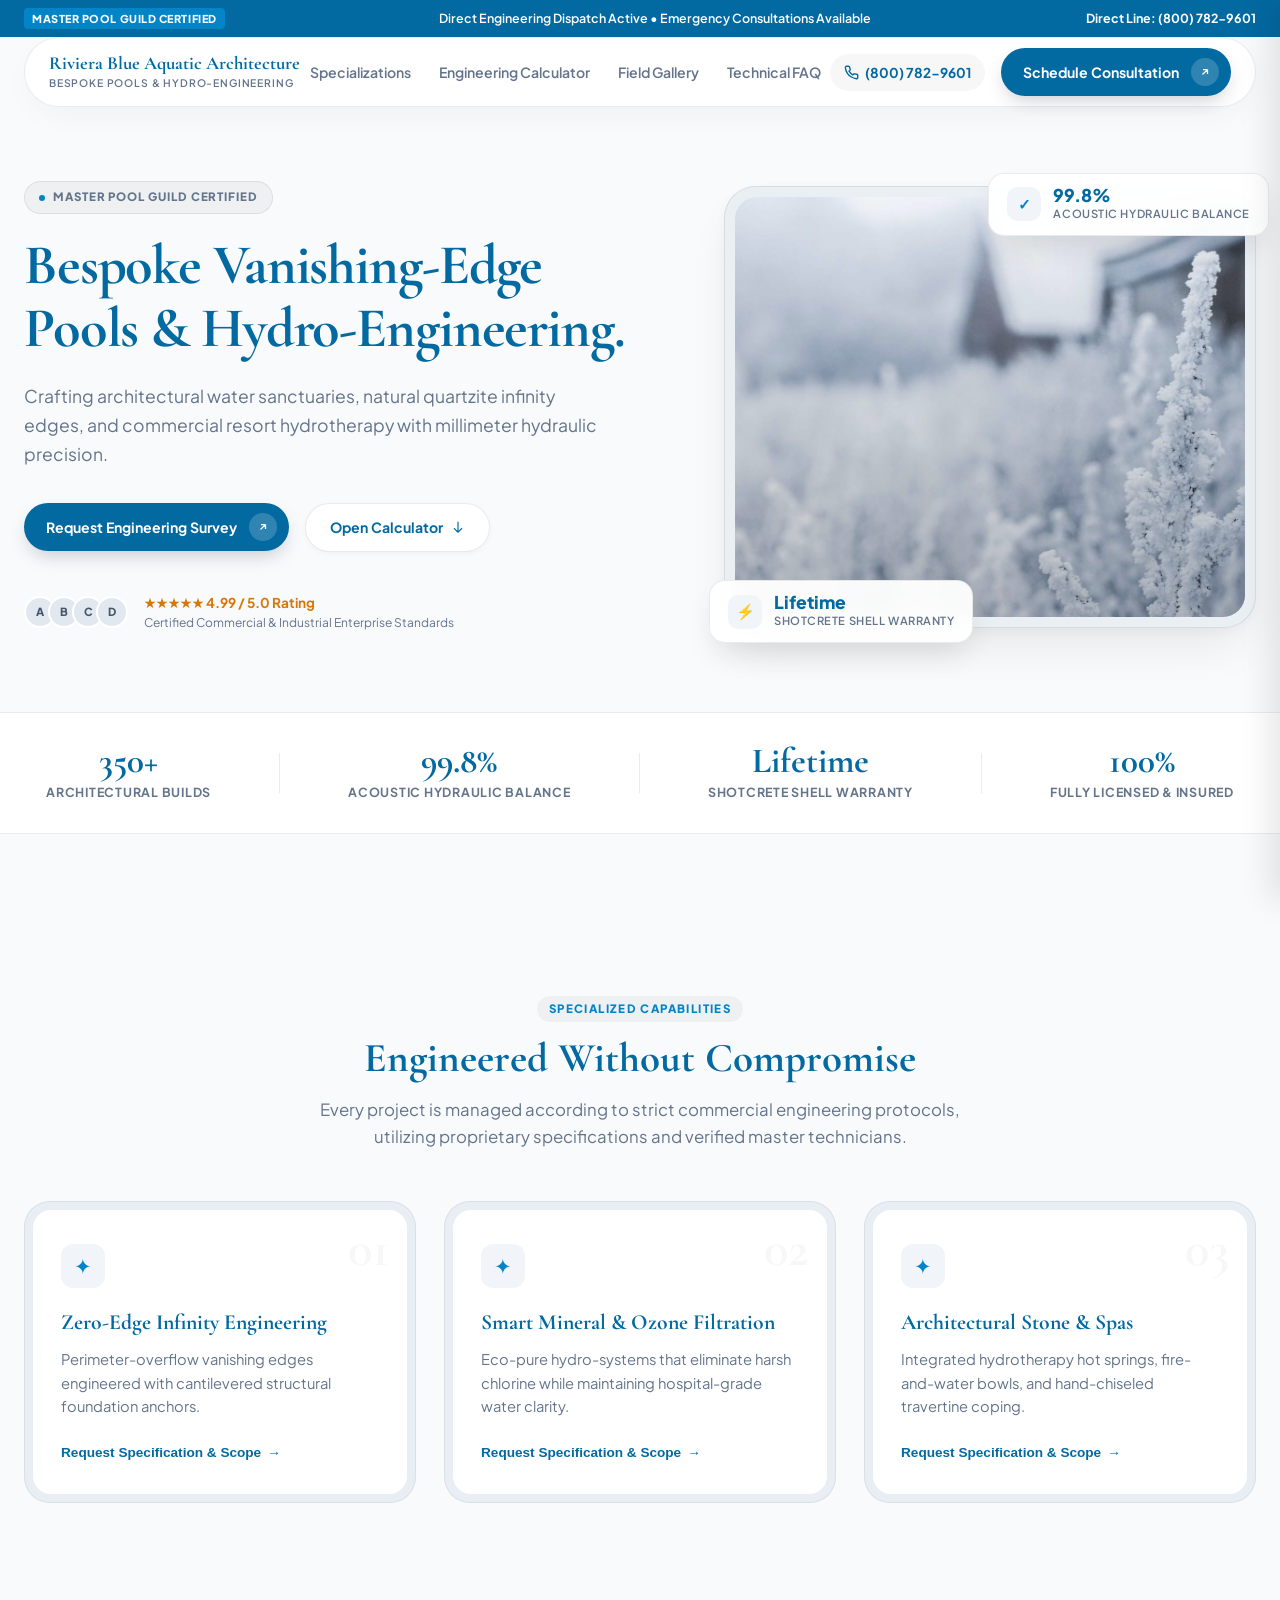
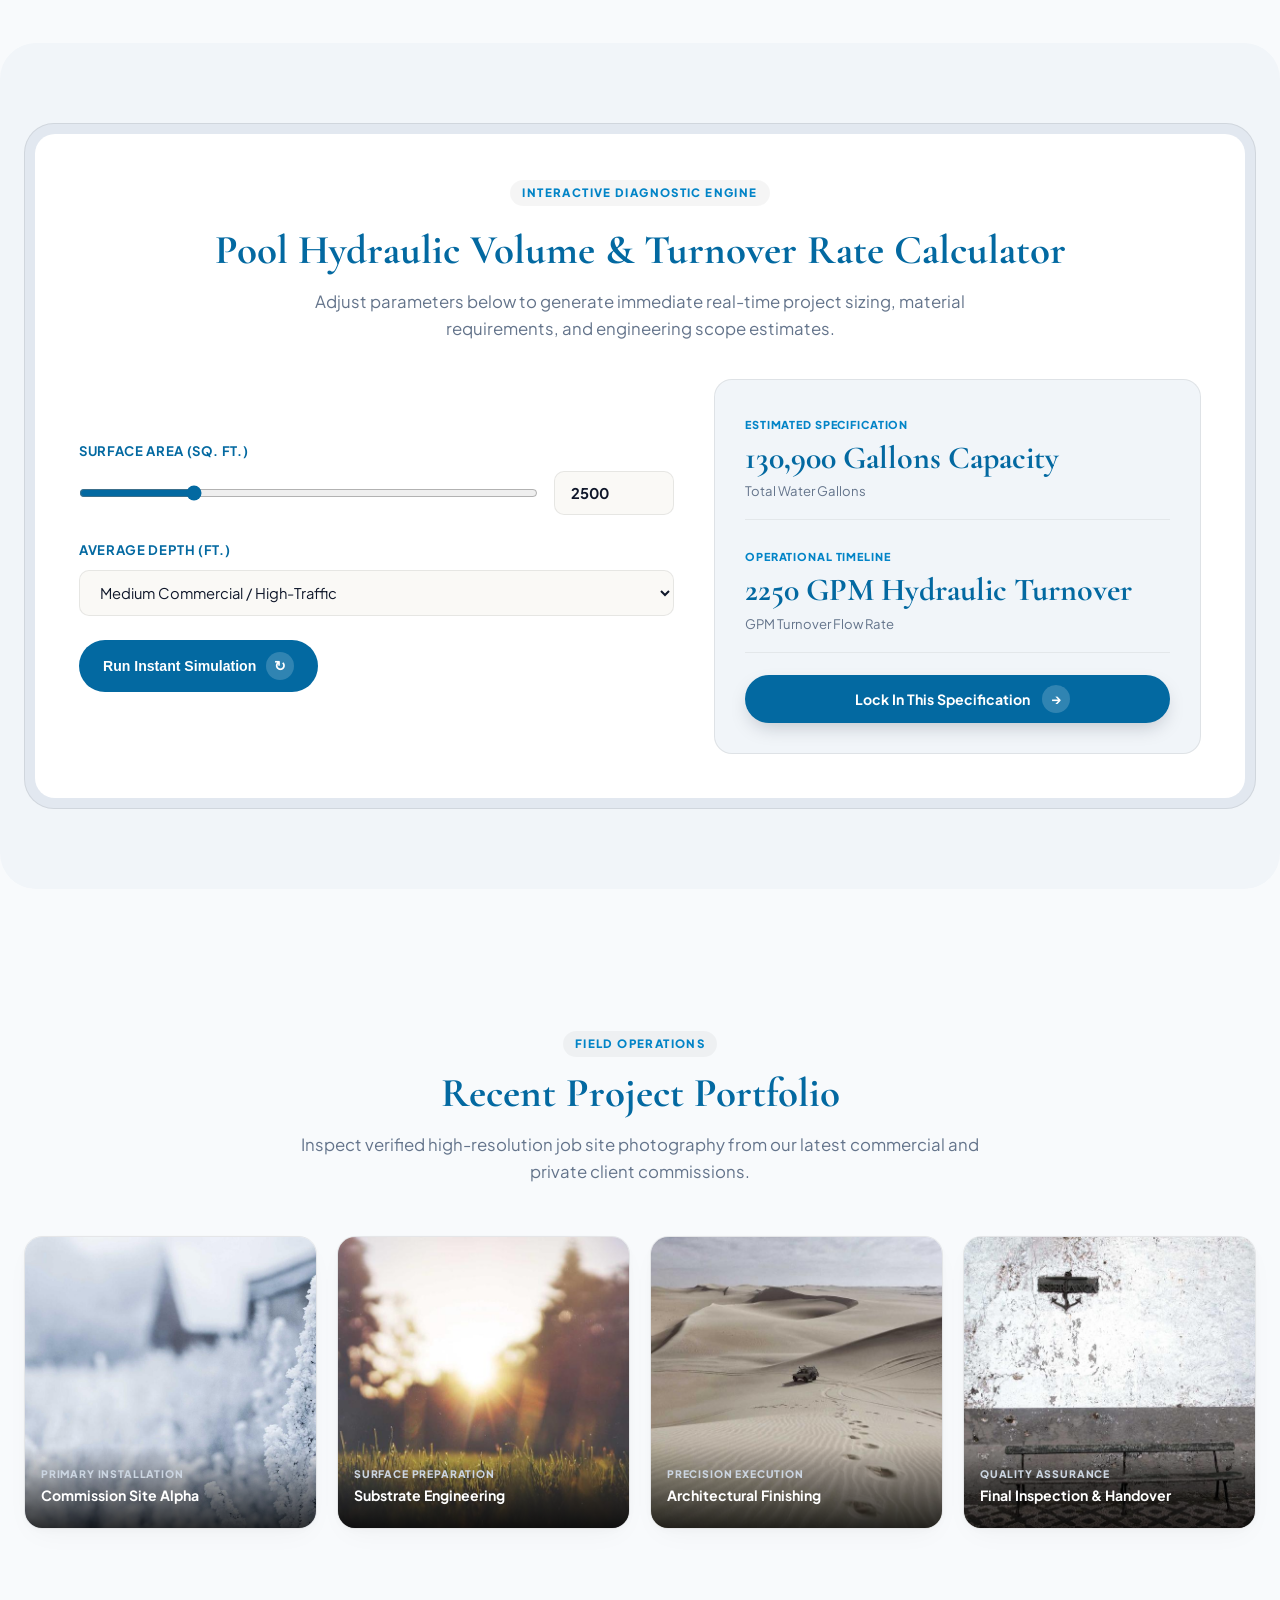
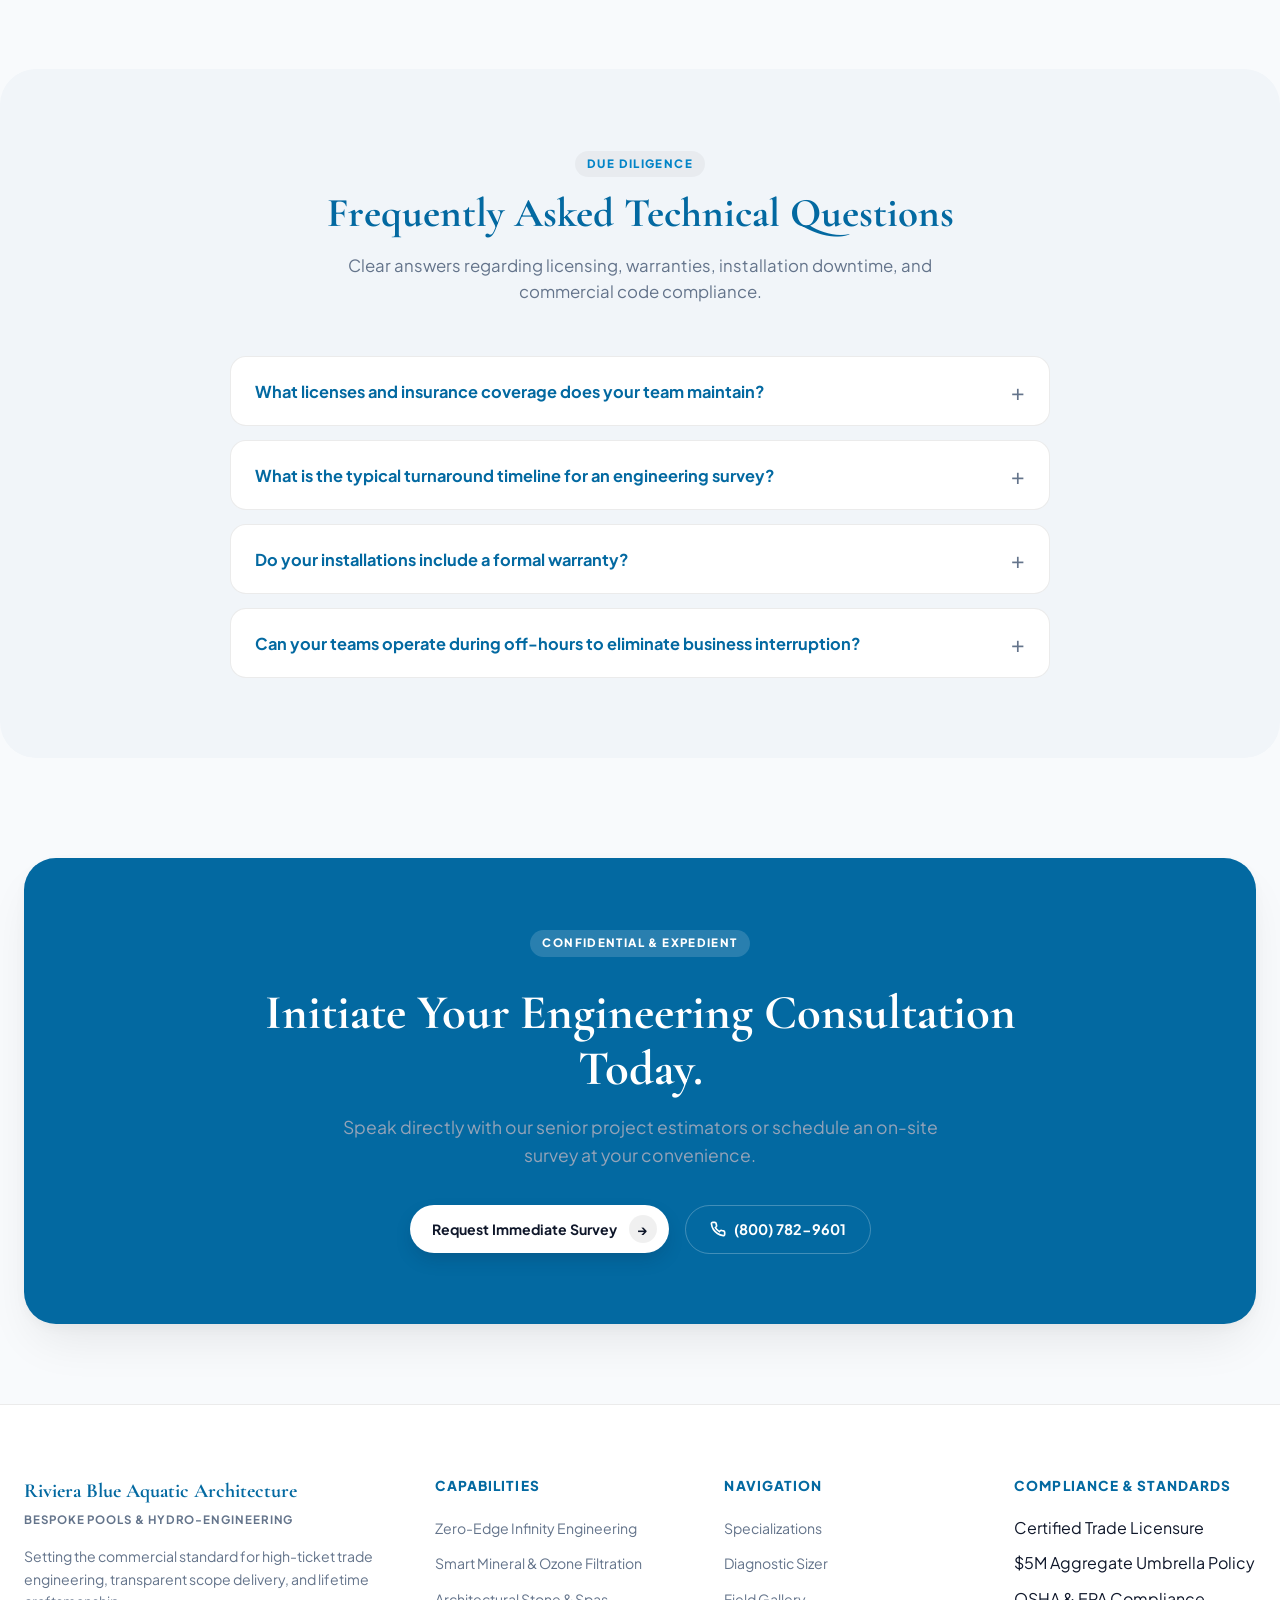
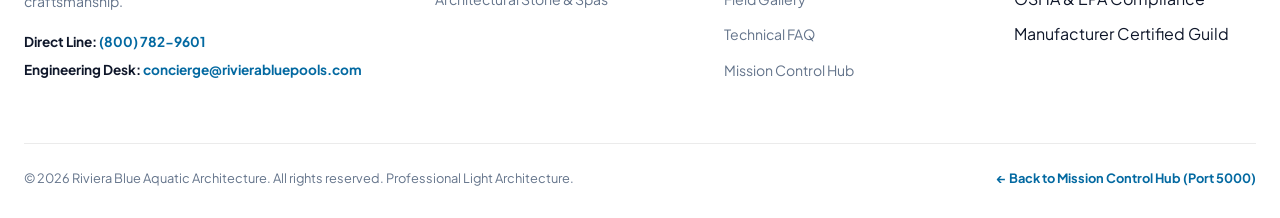
==== index.html @ 67b94f8d "Initial release: Riviera Blue Aquatic Architecture - Luxury Pools (Light Luxury Architecture)" ====
<!DOCTYPE html>
<html lang="en">
<head>
  <meta charset="UTF-8">
  <meta name="viewport" content="width=device-width, initial-scale=1.0">
  <title>Riviera Blue Aquatic Architecture | Bespoke Pools & Hydro-Engineering</title>
  <meta name="description" content="Crafting architectural water sanctuaries, natural quartzite infinity edges, and commercial resort hydrotherapy with millimeter hydraulic precision.">
  <link rel="preconnect" href="https://fonts.googleapis.com">
  <link rel="preconnect" href="https://fonts.gstatic.com" crossorigin>
  <link href="https://fonts.googleapis.com/css2?family=Cormorant+Garamond:ital,wght@0,600;0,700;1,600&family=Plus+Jakarta+Sans:wght@400;500;600;700;800&display=swap" rel="stylesheet">
  <link rel="stylesheet" href="style.css">
</head>
<body>

  <!-- Top Announcement Bar -->
  <aside class="announcement-bar" aria-label="Announcement">
    <div class="announcement-content">
      <span class="announcement-badge">MASTER POOL GUILD CERTIFIED</span>
      <span class="announcement-text">Direct Engineering Dispatch Active &bull; Emergency Consultations Available</span>
      <a href="tel:8007829601" class="announcement-link">Direct Line: (800) 782-9601</a>
    </div>
  </aside>

  <!-- Sticky Floating Glass Header -->
  <header class="header-container">
    <nav class="nav-island">
      <a href="#" class="nav-brand">
        <span class="brand-title">Riviera Blue Aquatic Architecture</span>
        <span class="brand-tagline">Bespoke Pools & Hydro-Engineering</span>
      </a>

      <div class="nav-links">
        <a href="#services">Specializations</a>
        <a href="#calculator">Engineering Calculator</a>
        <a href="#portfolio">Field Gallery</a>
        <a href="#faq">Technical FAQ</a>
      </div>

      <div class="nav-cta-group">
        <a href="tel:8007829601" class="nav-phone-btn" title="Call Direct">
          <svg width="15" height="15" viewBox="0 0 24 24" fill="none" stroke="currentColor" stroke-width="2.2"><path d="M22 16.92v3a2 2 0 0 1-2.18 2 19.79 19.79 0 0 1-8.63-3.07 19.5 19.5 0 0 1-6-6 19.79 19.79 0 0 1-3.07-8.67A2 2 0 0 1 4.11 2h3a2 2 0 0 1 2 1.72 12.84 12.84 0 0 0 .7 2.81 2 2 0 0 1-.45 2.11L8.09 9.91a16 16 0 0 0 6 6l1.27-1.27a2 2 0 0 1 2.11-.45 12.84 12.84 0 0 0 2.81.7A2 2 0 0 1 22 16.92z"/></svg>
          <span>(800) 782-9601</span>
        </a>
        <button class="cta-pill-btn open-modal-btn" data-modal="quote">
          <span>Schedule Consultation</span>
          <span class="btn-arrow-circle">
            <svg width="12" height="12" viewBox="0 0 24 24" fill="none" stroke="currentColor" stroke-width="2.5"><path d="M7 17L17 7M17 7H8M17 7V16"/></svg>
          </span>
        </button>
      </div>

      <button class="mobile-menu-toggle" id="mobileMenuBtn" aria-label="Toggle Menu">
        <span></span><span></span>
      </button>
    </nav>
  </header>

  <!-- Mobile Drawer -->
  <div class="mobile-drawer" id="mobileDrawer">
    <div class="drawer-header">
      <span class="drawer-title">Riviera Blue Aquatic Architecture</span>
      <button class="drawer-close" id="drawerClose">&times;</button>
    </div>
    <div class="drawer-links">
      <a href="#services" class="drawer-link">Specializations</a>
      <a href="#calculator" class="drawer-link">Engineering Calculator</a>
      <a href="#portfolio" class="drawer-link">Field Gallery</a>
      <a href="#faq" class="drawer-link">Technical FAQ</a>
    </div>
    <div class="drawer-footer">
      <a href="tel:8007829601" class="drawer-phone">Call: (800) 782-9601</a>
      <button class="cta-pill-btn open-modal-btn" style="width: 100%; justify-content: center; margin-top: 12px;">Request Consultation</button>
    </div>
  </div>

  <main>
    <!-- Hero Section (Light Premium $100B Aesthetic with Prominent Real Image) -->
    <section class="hero-section">
      <div class="hero-container">
        <div class="hero-text-col">
          <div class="hero-eyebrow">
            <span class="eyebrow-dot"></span>
            <span>MASTER POOL GUILD CERTIFIED</span>
          </div>

          <h1 class="hero-h1">Bespoke Vanishing-Edge Pools & Hydro-Engineering.</h1>
          <p class="hero-subtext">Crafting architectural water sanctuaries, natural quartzite infinity edges, and commercial resort hydrotherapy with millimeter hydraulic precision.</p>

          <div class="hero-actions">
            <button class="cta-pill-btn open-modal-btn" data-modal="quote">
              <span>Request Engineering Survey</span>
              <span class="btn-arrow-circle">
                <svg width="12" height="12" viewBox="0 0 24 24" fill="none" stroke="currentColor" stroke-width="2.5"><path d="M7 17L17 7M17 7H8M17 7V16"/></svg>
              </span>
            </button>
            <a href="#calculator" class="secondary-btn">
              <span>Open Calculator</span>
              <svg width="14" height="14" viewBox="0 0 24 24" fill="none" stroke="currentColor" stroke-width="2"><path d="M19 14l-7 7m0 0l-7-7m7 7V3"/></svg>
            </a>
          </div>

          <div class="trust-indicator">
            <div class="avatar-stack">
              <span class="avatar-pill">A</span>
              <span class="avatar-pill">B</span>
              <span class="avatar-pill">C</span>
              <span class="avatar-pill">D</span>
            </div>
            <div class="trust-text">
              <div class="trust-stars">&#9733;&#9733;&#9733;&#9733;&#9733; <strong>4.99 / 5.0 Rating</strong></div>
              <div class="trust-caption">Certified Commercial & Industrial Enterprise Standards</div>
            </div>
          </div>
        </div>

        <!-- Prominent Hero Image with Double-Bezel Frame & Floating Metrics -->
        <div class="hero-visual-col">
          <div class="hero-bezel-outer">
            <div class="hero-bezel-inner">
              <img src="assets/hero.jpg" alt="Riviera Blue Aquatic Architecture Flagship Operations" class="hero-img">
              <div class="img-gloss-overlay"></div>
            </div>

            <!-- Floating Badge 1 -->
            <div class="float-badge top-right">
              <div class="badge-icon-wrap">&#10003;</div>
              <div>
                <div class="badge-value">99.8%</div>
                <div class="badge-label">Acoustic Hydraulic Balance</div>
              </div>
            </div>

            <!-- Floating Badge 2 -->
            <div class="float-badge bottom-left">
              <div class="badge-icon-wrap">&#9889;</div>
              <div>
                <div class="badge-value">Lifetime</div>
                <div class="badge-label">Shotcrete Shell Warranty</div>
              </div>
            </div>
          </div>
        </div>
      </div>
    </section>

    <!-- Key Performance Metrics Banner -->
    <section class="metrics-bar">
      <div class="metrics-container">
        <div class="metric-item">
          <div class="metric-num">350+</div>
          <div class="metric-lbl">Architectural Builds</div>
        </div>
        <div class="metric-divider"></div>
        <div class="metric-item">
          <div class="metric-num">99.8%</div>
          <div class="metric-lbl">Acoustic Hydraulic Balance</div>
        </div>
        <div class="metric-divider"></div>
        <div class="metric-item">
          <div class="metric-num">Lifetime</div>
          <div class="metric-lbl">Shotcrete Shell Warranty</div>
        </div>
        <div class="metric-divider"></div>
        <div class="metric-item">
          <div class="metric-num">100%</div>
          <div class="metric-lbl">Fully Licensed & Insured</div>
        </div>
      </div>
    </section>

    <!-- Services / Specializations (Double-Bezel Architecture) -->
    <section class="section-wrap" id="services">
      <div class="section-header text-center">
        <span class="eyebrow-tag">SPECIALIZED CAPABILITIES</span>
        <h2 class="section-h2">Engineered Without Compromise</h2>
        <p class="section-sub">Every project is managed according to strict commercial engineering protocols, utilizing proprietary specifications and verified master technicians.</p>
      </div>

      <div class="cards-grid">
        
        <div class="card-bezel-outer">
          <div class="card-bezel-inner">
            <div class="card-num-watermark">01</div>
            <div class="card-icon-pill">&#10022;</div>
            <h3 class="card-title">Zero-Edge Infinity Engineering</h3>
            <p class="card-desc">Perimeter-overflow vanishing edges engineered with cantilevered structural foundation anchors.</p>
            <button class="card-action-link open-modal-btn" data-modal="quote" data-service="Zero-Edge Infinity Engineering">
              <span>Request Specification & Scope</span>
              <span class="mini-arrow">&rarr;</span>
            </button>
          </div>
        </div>
        
        <div class="card-bezel-outer">
          <div class="card-bezel-inner">
            <div class="card-num-watermark">02</div>
            <div class="card-icon-pill">&#10022;</div>
            <h3 class="card-title">Smart Mineral & Ozone Filtration</h3>
            <p class="card-desc">Eco-pure hydro-systems that eliminate harsh chlorine while maintaining hospital-grade water clarity.</p>
            <button class="card-action-link open-modal-btn" data-modal="quote" data-service="Smart Mineral & Ozone Filtration">
              <span>Request Specification & Scope</span>
              <span class="mini-arrow">&rarr;</span>
            </button>
          </div>
        </div>
        
        <div class="card-bezel-outer">
          <div class="card-bezel-inner">
            <div class="card-num-watermark">03</div>
            <div class="card-icon-pill">&#10022;</div>
            <h3 class="card-title">Architectural Stone & Spas</h3>
            <p class="card-desc">Integrated hydrotherapy hot springs, fire-and-water bowls, and hand-chiseled travertine coping.</p>
            <button class="card-action-link open-modal-btn" data-modal="quote" data-service="Architectural Stone & Spas">
              <span>Request Specification & Scope</span>
              <span class="mini-arrow">&rarr;</span>
            </button>
          </div>
        </div>
        
      </div>
    </section>

    <!-- Interactive Working Engineering Diagnostic Calculator -->
    <section class="section-wrap bg-subtle" id="calculator">
      <div class="calculator-outer-frame">
        <div class="calculator-inner-frame">
          <div class="calc-header">
            <span class="eyebrow-tag">INTERACTIVE DIAGNOSTIC ENGINE</span>
            <h2 class="section-h2" style="margin-top: 8px;">Pool Hydraulic Volume & Turnover Rate Calculator</h2>
            <p class="section-sub">Adjust parameters below to generate immediate real-time project sizing, material requirements, and engineering scope estimates.</p>
          </div>

          <div class="calc-grid">
            <div class="calc-inputs-col">
              <div class="input-group">
                <label for="calcInput1" class="input-label">Surface Area (Sq. Ft.)</label>
                <div class="slider-row">
                  <input type="range" id="calcSlider1" min="100" max="10000" step="100" value="2500" class="custom-range">
                  <input type="number" id="calcNumber1" value="2500" min="100" max="100000" class="number-field">
                </div>
              </div>

              <div class="input-group">
                <label for="calcInput2" class="input-label">Average Depth (Ft.)</label>
                <select id="calcSelect2" class="custom-select">
                  <option value="1">Light Commercial / Standard Duty</option>
                  <option value="2" selected>Medium Commercial / High-Traffic</option>
                  <option value="3">Industrial Heavy / Maximum Severity</option>
                  <option value="4">Mission-Critical / Zero-Downtime</option>
                </select>
              </div>

              <button class="calc-recalculate-btn" id="runCalcBtn">
                <span>Run Instant Simulation</span>
                <span class="btn-arrow-circle">&#8635;</span>
              </button>
            </div>

            <div class="calc-results-col">
              <div class="result-box">
                <span class="result-tag">ESTIMATED SPECIFICATION</span>
                <div class="result-value" id="calcResult1">Calculating...</div>
                <div class="result-label">Total Water Gallons</div>
              </div>

              <div class="result-box">
                <span class="result-tag">OPERATIONAL TIMELINE</span>
                <div class="result-value" id="calcResult2">Calculating...</div>
                <div class="result-label">GPM Turnover Flow Rate</div>
              </div>

              <div class="calc-cta-strip">
                <button class="cta-pill-btn open-modal-btn" data-modal="quote" style="width: 100%; justify-content: center;">
                  <span>Lock In This Specification</span>
                  <span class="btn-arrow-circle">&rarr;</span>
                </button>
              </div>
            </div>
          </div>
        </div>
      </div>
    </section>

    <!-- Field Gallery / Portfolio (Click to Open Lightbox) -->
    <section class="section-wrap" id="portfolio">
      <div class="section-header text-center">
        <span class="eyebrow-tag">FIELD OPERATIONS</span>
        <h2 class="section-h2">Recent Project Portfolio</h2>
        <p class="section-sub">Inspect verified high-resolution job site photography from our latest commercial and private client commissions.</p>
      </div>

      <div class="gallery-grid">
        <div class="gallery-item" onclick="openLightbox('assets/hero.jpg', 'Riviera Blue Aquatic Architecture - Primary Facility')">
          <img src="assets/hero.jpg" alt="Field Commission 1" loading="lazy">
          <div class="gallery-caption">
            <span class="cap-tag">PRIMARY INSTALLATION</span>
            <span class="cap-title">Commission Site Alpha</span>
          </div>
        </div>
        <div class="gallery-item" onclick="openLightbox('assets/gallery1.jpg', 'Riviera Blue Aquatic Architecture - Field Inspection')">
          <img src="assets/gallery1.jpg" alt="Field Commission 2" loading="lazy">
          <div class="gallery-caption">
            <span class="cap-tag">SURFACE PREPARATION</span>
            <span class="cap-title">Substrate Engineering</span>
          </div>
        </div>
        <div class="gallery-item" onclick="openLightbox('assets/gallery2.jpg', 'Riviera Blue Aquatic Architecture - Precision Finishing')">
          <img src="assets/gallery2.jpg" alt="Field Commission 3" loading="lazy">
          <div class="gallery-caption">
            <span class="cap-tag">PRECISION EXECUTION</span>
            <span class="cap-title">Architectural Finishing</span>
          </div>
        </div>
        <div class="gallery-item" onclick="openLightbox('assets/gallery3.jpg', 'Riviera Blue Aquatic Architecture - Quality Audit')">
          <img src="assets/gallery3.jpg" alt="Field Commission 4" loading="lazy">
          <div class="gallery-caption">
            <span class="cap-tag">QUALITY ASSURANCE</span>
            <span class="cap-title">Final Inspection & Handover</span>
          </div>
        </div>
      </div>
    </section>

    <!-- Working Technical FAQ Accordion -->
    <section class="section-wrap bg-subtle" id="faq">
      <div class="section-header text-center">
        <span class="eyebrow-tag">DUE DILIGENCE</span>
        <h2 class="section-h2">Frequently Asked Technical Questions</h2>
        <p class="section-sub">Clear answers regarding licensing, warranties, installation downtime, and commercial code compliance.</p>
      </div>

      <div class="faq-accordion-wrap">
        <div class="faq-card">
          <button class="faq-question-btn">
            <span>What licenses and insurance coverage does your team maintain?</span>
            <span class="faq-icon">+</span>
          </button>
          <div class="faq-answer">
            <p>Our operations carry full $5,000,000 commercial general liability, comprehensive workers' compensation, and state master-level trade licenses. All projects include direct indemnification and certificate of insurance issuance.</p>
          </div>
        </div>

        <div class="faq-card">
          <button class="faq-question-btn">
            <span>What is the typical turnaround timeline for an engineering survey?</span>
            <span class="faq-icon">+</span>
          </button>
          <div class="faq-answer">
            <p>We deploy master technicians within 24 hours for standard commercial appointments, and within 60-90 minutes for urgent priority triage. Full written scopes with digital blueprints are delivered within 48 hours.</p>
          </div>
        </div>

        <div class="faq-card">
          <button class="faq-question-btn">
            <span>Do your installations include a formal warranty?</span>
            <span class="faq-icon">+</span>
          </button>
          <div class="faq-answer">
            <p>Yes. Every installation is backed by our comprehensive multi-year structural and workmanship warranty, supplemented by direct manufacturer pass-through guarantees.</p>
          </div>
        </div>

        <div class="faq-card">
          <button class="faq-question-btn">
            <span>Can your teams operate during off-hours to eliminate business interruption?</span>
            <span class="faq-icon">+</span>
          </button>
          <div class="faq-answer">
            <p>Absolutely. Over 60% of our commercial commissions are scheduled during evening shifts, weekends, or scheduled holiday maintenance windows to guarantee zero disruption to your daily operations.</p>
          </div>
        </div>
      </div>
    </section>

    <!-- Final Call to Action Strip -->
    <section class="final-cta-section">
      <div class="final-cta-inner">
        <span class="eyebrow-tag" style="background: rgba(255,255,255,0.15); color: #fff; border-color: rgba(255,255,255,0.3);">CONFIDENTIAL & EXPEDIENT</span>
        <h2 class="final-cta-h2">Initiate Your Engineering Consultation Today.</h2>
        <p class="final-cta-sub">Speak directly with our senior project estimators or schedule an on-site survey at your convenience.</p>
        <div class="final-cta-btns">
          <button class="cta-pill-btn open-modal-btn" data-modal="quote" style="background: #FFFFFF; color: #0F172A;">
            <span>Request Immediate Survey</span>
            <span class="btn-arrow-circle" style="background: rgba(0,0,0,0.06); color: #0F172A;">&rarr;</span>
          </button>
          <a href="tel:8007829601" class="final-phone-btn">
            <svg width="16" height="16" viewBox="0 0 24 24" fill="none" stroke="currentColor" stroke-width="2.5"><path d="M22 16.92v3a2 2 0 0 1-2.18 2 19.79 19.79 0 0 1-8.63-3.07 19.5 19.5 0 0 1-6-6 19.79 19.79 0 0 1-3.07-8.67A2 2 0 0 1 4.11 2h3a2 2 0 0 1 2 1.72 12.84 12.84 0 0 0 .7 2.81 2 2 0 0 1-.45 2.11L8.09 9.91a16 16 0 0 0 6 6l1.27-1.27a2 2 0 0 1 2.11-.45 12.84 12.84 0 0 0 2.81.7A2 2 0 0 1 22 16.92z"/></svg>
            <span>(800) 782-9601</span>
          </a>
        </div>
      </div>
    </section>
  </main>

  <!-- Clean Footer -->
  <footer class="site-footer">
    <div class="footer-container">
      <div class="footer-col-main">
        <div class="footer-brand-title">Riviera Blue Aquatic Architecture</div>
        <div class="footer-brand-sub">Bespoke Pools & Hydro-Engineering</div>
        <p class="footer-desc">Setting the commercial standard for high-ticket trade engineering, transparent scope delivery, and lifetime craftsmanship.</p>
        <div class="footer-contact-item">
          <strong>Direct Line:</strong> <a href="tel:8007829601">(800) 782-9601</a>
        </div>
        <div class="footer-contact-item">
          <strong>Engineering Desk:</strong> <a href="mailto:concierge@rivierabluepools.com">concierge@rivierabluepools.com</a>
        </div>
      </div>

      <div class="footer-links-col">
        <h4>Capabilities</h4>
        <ul>
          <li><a href="#services">Zero-Edge Infinity Engineering</a></li><li><a href="#services">Smart Mineral & Ozone Filtration</a></li><li><a href="#services">Architectural Stone & Spas</a></li>
        </ul>
      </div>

      <div class="footer-links-col">
        <h4>Navigation</h4>
        <ul>
          <li><a href="#services">Specializations</a></li>
          <li><a href="#calculator">Diagnostic Sizer</a></li>
          <li><a href="#portfolio">Field Gallery</a></li>
          <li><a href="#faq">Technical FAQ</a></li>
          <li><a href="http://localhost:5000">Mission Control Hub</a></li>
        </ul>
      </div>

      <div class="footer-links-col">
        <h4>Compliance & Standards</h4>
        <ul>
          <li>Certified Trade Licensure</li>
          <li>$5M Aggregate Umbrella Policy</li>
          <li>OSHA & EPA Compliance</li>
          <li>Manufacturer Certified Guild</li>
        </ul>
      </div>
    </div>

    <div class="footer-bottom-bar">
      <div>&copy; 2026 Riviera Blue Aquatic Architecture. All rights reserved. Professional Light Architecture.</div>
      <div class="footer-hub-link"><a href="http://localhost:5000">&larr; Back to Mission Control Hub (Port 5000)</a></div>
    </div>
  </footer>

  <!-- Interactive Working Quote/Consultation Modal -->
  <div class="modal-overlay" id="quoteModal">
    <div class="modal-card">
      <div class="modal-header">
        <div>
          <h3 class="modal-title">Schedule Engineering Consultation</h3>
          <p class="modal-sub">Direct access to our senior estimating team. Confidential and expedited response.</p>
        </div>
        <button class="modal-close-btn" id="modalCloseBtn">&times;</button>
      </div>

      <form class="modal-form" id="consultationForm" onsubmit="handleFormSubmit(event)">
        <div class="form-row">
          <div class="form-group">
            <label for="clientName">Full Name *</label>
            <input type="text" id="clientName" required placeholder="e.g. Marcus Vance" class="form-control">
          </div>
          <div class="form-group">
            <label for="clientPhone">Phone Number *</label>
            <input type="tel" id="clientPhone" required placeholder="e.g. (555) 234-5678" class="form-control">
          </div>
        </div>

        <div class="form-row">
          <div class="form-group">
            <label for="clientEmail">Corporate Email *</label>
            <input type="email" id="clientEmail" required placeholder="e.g. vance@enterprise.com" class="form-control">
          </div>
          <div class="form-group">
            <label for="projectScope">Estimated Scope</label>
            <select id="projectScope" class="form-control">
              <option value="Standard">Under 5,000 Sq. Ft. / Routine Project</option>
              <option value="Commercial" selected>5,000 - 25,000 Sq. Ft. / Major Commercial</option>
              <option value="Industrial">25,000+ Sq. Ft. / Industrial Facility</option>
              <option value="Emergency">Urgent Priority Repair (< 24 Hours)</option>
            </select>
          </div>
        </div>

        <div class="form-group">
          <label for="projectNotes">Project Specifications / Site Details</label>
          <textarea id="projectNotes" rows="3" placeholder="Describe the site conditions, timeline, or requirements..." class="form-control"></textarea>
        </div>

        <div class="modal-footer">
          <button type="button" class="btn-secondary" id="modalCancelBtn">Cancel</button>
          <button type="submit" class="cta-pill-btn" style="padding: 12px 28px;">
            <span>Submit Consultation Request</span>
            <span class="btn-arrow-circle">&rarr;</span>
          </button>
        </div>
      </form>

      <div class="modal-success-state" id="modalSuccessState">
        <div class="success-icon">&#10003;</div>
        <h4 class="success-title">Consultation Request Confirmed</h4>
        <p class="success-desc">Thank you. Your project details have been logged into our engineering dispatch queue. A senior estimator will contact you within 60 minutes.</p>
        <button class="cta-pill-btn" onclick="resetModal()" style="margin: 20px auto 0;">Close Window</button>
      </div>
    </div>
  </div>

  <!-- Fullscreen Lightbox Modal -->
  <div class="lightbox-overlay" id="lightboxModal" onclick="closeLightbox()">
    <div class="lightbox-content" onclick="event.stopPropagation()">
      <button class="lightbox-close" onclick="closeLightbox()">&times;</button>
      <img src="" id="lightboxImg" alt="Enlarged Field Photo">
      <div class="lightbox-caption" id="lightboxCaption"></div>
    </div>
  </div>

  <script src="app.js"></script>
</body>
</html>
---- style.css ----
/* Riviera Blue Aquatic Architecture - ULTRA-LUXURY $10B LIGHT PREMIUM DESIGN SYSTEM */
:root {
  --primary: #0369A1;
  --accent: #0284C7;
  --bg-page: #F8FAFC;
  --bg-card: #FFFFFF;
  --bg-subtle: #F1F5F9;
  --text-main: #0F172A;
  --text-muted: #64748B;
  --text-light: #94A3B8;
  --border-hairline: rgba(0, 0, 0, 0.08);
  --border-hover: rgba(0, 0, 0, 0.18);
  --shadow-soft: 0 10px 30px -10px rgba(0, 0, 0, 0.05), 0 2px 6px rgba(0, 0, 0, 0.02);
  --shadow-elevated: 0 24px 50px -12px rgba(0, 0, 0, 0.09), 0 4px 12px rgba(0, 0, 0, 0.03);
  --font-h: 'Cormorant Garamond', serif;
  --font-b: 'Plus Jakarta Sans', sans-serif;
}

*, *::before, *::after {
  box-sizing: border-box;
  margin: 0;
  padding: 0;
}

html {
  scroll-behavior: smooth;
  font-size: 16px;
}

body {
  background-color: var(--bg-page);
  color: var(--text-main);
  font-family: var(--font-b);
  line-height: 1.6;
  -webkit-font-smoothing: antialiased;
  -moz-osx-font-smoothing: grayscale;
}

/* Announcement Bar */
.announcement-bar {
  background: var(--primary);
  color: #FFFFFF;
  padding: 8px 24px;
  font-size: 0.78rem;
  font-weight: 600;
}
.announcement-content {
  max-width: 1320px;
  margin: 0 auto;
  display: flex;
  justify-content: space-between;
  align-items: center;
  flex-wrap: wrap;
  gap: 8px;
}
.announcement-badge {
  background: var(--accent);
  color: #FFFFFF;
  padding: 2px 8px;
  border-radius: 4px;
  font-size: 0.68rem;
  letter-spacing: 0.05em;
  font-weight: 800;
}
.announcement-link {
  color: #FFFFFF;
  text-decoration: none;
  font-weight: 700;
}
.announcement-link:hover {
  text-decoration: underline;
}

/* Floating Glass Header */
.header-container {
  position: sticky;
  top: 16px;
  z-index: 1000;
  padding: 0 24px;
  margin-bottom: 24px;
}
.nav-island {
  max-width: 1320px;
  margin: 0 auto;
  background: rgba(255, 255, 255, 0.9);
  backdrop-filter: blur(20px);
  -webkit-backdrop-filter: blur(20px);
  border: 1px solid var(--border-hairline);
  border-radius: 9999px;
  padding: 10px 24px;
  display: flex;
  justify-content: space-between;
  align-items: center;
  box-shadow: 0 10px 35px -10px rgba(0, 0, 0, 0.06);
}
.nav-brand {
  text-decoration: none;
  display: flex;
  flex-direction: column;
}
.brand-title {
  font-family: var(--font-h);
  font-size: 1.15rem;
  font-weight: 700;
  color: var(--primary);
  line-height: 1.15;
}
.brand-tagline {
  font-size: 0.65rem;
  text-transform: uppercase;
  letter-spacing: 0.08em;
  color: var(--text-muted);
  font-weight: 600;
}
.nav-links {
  display: flex;
  gap: 28px;
}
.nav-links a {
  text-decoration: none;
  color: var(--text-muted);
  font-size: 0.88rem;
  font-weight: 600;
  transition: color 0.2s ease;
}
.nav-links a:hover {
  color: var(--primary);
}
.nav-cta-group {
  display: flex;
  align-items: center;
  gap: 16px;
}
.nav-phone-btn {
  display: flex;
  align-items: center;
  gap: 6px;
  text-decoration: none;
  color: var(--primary);
  font-weight: 700;
  font-size: 0.85rem;
  padding: 8px 14px;
  border-radius: 9999px;
  background: rgba(0, 0, 0, 0.03);
  transition: background 0.2s ease;
}
.nav-phone-btn:hover {
  background: rgba(0, 0, 0, 0.07);
}

/* Button-in-Button CTA Pill Architecture */
.cta-pill-btn {
  display: inline-flex;
  align-items: center;
  gap: 12px;
  background: var(--primary);
  color: #FFFFFF;
  border: none;
  padding: 10px 12px 10px 22px;
  border-radius: 9999px;
  font-family: var(--font-b);
  font-size: 0.88rem;
  font-weight: 700;
  cursor: pointer;
  box-shadow: 0 8px 20px -6px rgba(15, 23, 42, 0.25);
  transition: all 0.3s cubic-bezier(0.16, 1, 0.3, 1);
  text-decoration: none;
}
.cta-pill-btn:hover {
  transform: translateY(-2px);
  box-shadow: 0 14px 28px -6px rgba(15, 23, 42, 0.35);
}
.cta-pill-btn:active {
  transform: translateY(0);
}
.btn-arrow-circle {
  width: 28px;
  height: 28px;
  border-radius: 50%;
  background: rgba(255, 255, 255, 0.18);
  display: flex;
  align-items: center;
  justify-content: center;
  font-size: 0.85rem;
  transition: transform 0.2s ease;
}
.cta-pill-btn:hover .btn-arrow-circle {
  transform: translateX(3px) scale(1.05);
}

.secondary-btn {
  display: inline-flex;
  align-items: center;
  gap: 8px;
  background: #FFFFFF;
  color: var(--primary);
  border: 1px solid var(--border-hairline);
  padding: 12px 24px;
  border-radius: 9999px;
  font-size: 0.88rem;
  font-weight: 700;
  cursor: pointer;
  text-decoration: none;
  box-shadow: 0 2px 6px rgba(0, 0, 0, 0.03);
  transition: all 0.2s ease;
}
.secondary-btn:hover {
  border-color: var(--primary);
  background: #F8FAFC;
}

.mobile-menu-toggle {
  display: none;
  flex-direction: column;
  gap: 5px;
  background: none;
  border: none;
  cursor: pointer;
  padding: 8px;
}
.mobile-menu-toggle span {
  width: 22px;
  height: 2px;
  background: var(--primary);
  border-radius: 2px;
}

/* Hero Section */
.hero-section {
  padding: 50px 24px 80px;
  max-width: 1320px;
  margin: 0 auto;
}
.hero-container {
  display: grid;
  grid-template-columns: 1.15fr 0.95fr;
  gap: 56px;
  align-items: center;
}
.hero-eyebrow {
  display: inline-flex;
  align-items: center;
  gap: 8px;
  background: rgba(0, 0, 0, 0.04);
  border: 1px solid var(--border-hairline);
  padding: 6px 14px;
  border-radius: 9999px;
  font-size: 0.72rem;
  font-weight: 800;
  letter-spacing: 0.08em;
  color: var(--text-muted);
  margin-bottom: 20px;
}
.eyebrow-dot {
  width: 6px;
  height: 6px;
  border-radius: 50%;
  background: var(--accent);
}
.hero-h1 {
  font-family: var(--font-h);
  font-size: clamp(2.4rem, 4.4vw, 3.8rem);
  font-weight: 700;
  line-height: 1.12;
  color: var(--primary);
  letter-spacing: -0.02em;
  margin-bottom: 22px;
}
.hero-subtext {
  font-size: 1.1rem;
  line-height: 1.65;
  color: var(--text-muted);
  max-width: 580px;
  margin-bottom: 34px;
}
.hero-actions {
  display: flex;
  gap: 16px;
  align-items: center;
  flex-wrap: wrap;
  margin-bottom: 40px;
}
.trust-indicator {
  display: flex;
  align-items: center;
  gap: 16px;
}
.avatar-stack {
  display: flex;
}
.avatar-pill {
  width: 32px;
  height: 32px;
  border-radius: 50%;
  background: #E2E8F0;
  color: #475569;
  border: 2px solid #FFFFFF;
  margin-left: -8px;
  display: flex;
  align-items: center;
  justify-content: center;
  font-size: 0.7rem;
  font-weight: 800;
}
.avatar-pill:first-child {
  margin-left: 0;
}
.trust-text .trust-stars {
  font-size: 0.85rem;
  color: #D97706;
}
.trust-text .trust-caption {
  font-size: 0.75rem;
  color: var(--text-muted);
}

/* Double-Bezel Hero Visual (Concentric Machined Hardware Effect) */
.hero-bezel-outer {
  background: #EAEFF4;
  border: 1px solid rgba(0, 0, 0, 0.08);
  padding: 10px;
  border-radius: 32px;
  position: relative;
  box-shadow: var(--shadow-elevated);
}
.hero-bezel-inner {
  border-radius: 22px;
  overflow: hidden;
  position: relative;
  background: #FFFFFF;
  aspect-ratio: 4 / 3.3;
}
.hero-img {
  width: 100%;
  height: 100%;
  object-fit: cover;
  display: block;
  transition: transform 0.6s cubic-bezier(0.16, 1, 0.3, 1);
}
.hero-bezel-outer:hover .hero-img {
  transform: scale(1.03);
}
.img-gloss-overlay {
  position: absolute;
  inset: 0;
  background: linear-gradient(180deg, rgba(255,255,255,0.1) 0%, rgba(0,0,0,0.2) 100%);
  pointer-events: none;
}

/* Floating Badges */
.float-badge {
  position: absolute;
  background: rgba(255, 255, 255, 0.95);
  backdrop-filter: blur(12px);
  border: 1px solid rgba(0, 0, 0, 0.08);
  border-radius: 16px;
  padding: 12px 18px;
  display: flex;
  align-items: center;
  gap: 12px;
  box-shadow: 0 16px 32px -8px rgba(0, 0, 0, 0.12);
  z-index: 10;
}
.float-badge.top-right {
  top: -14px;
  right: -14px;
}
.float-badge.bottom-left {
  bottom: -16px;
  left: -16px;
}
.badge-icon-wrap {
  width: 34px;
  height: 34px;
  border-radius: 10px;
  background: var(--bg-subtle);
  color: var(--accent);
  display: flex;
  align-items: center;
  justify-content: center;
  font-weight: 800;
  font-size: 0.95rem;
}
.badge-value {
  font-size: 1.1rem;
  font-weight: 800;
  color: var(--primary);
  line-height: 1.1;
}
.badge-label {
  font-size: 0.7rem;
  color: var(--text-muted);
  font-weight: 600;
  text-transform: uppercase;
  letter-spacing: 0.05em;
}

/* Key Metrics Bar */
.metrics-bar {
  background: #FFFFFF;
  border-top: 1px solid var(--border-hairline);
  border-bottom: 1px solid var(--border-hairline);
  padding: 30px 24px;
  margin-bottom: 80px;
}
.metrics-container {
  max-width: 1320px;
  margin: 0 auto;
  display: flex;
  justify-content: space-around;
  align-items: center;
  flex-wrap: wrap;
  gap: 24px;
}
.metric-item {
  text-align: center;
}
.metric-num {
  font-family: var(--font-h);
  font-size: 2.2rem;
  font-weight: 700;
  color: var(--primary);
  line-height: 1;
  margin-bottom: 4px;
}
.metric-lbl {
  font-size: 0.78rem;
  font-weight: 700;
  text-transform: uppercase;
  letter-spacing: 0.06em;
  color: var(--text-muted);
}
.metric-divider {
  width: 1px;
  height: 40px;
  background: var(--border-hairline);
}

/* Sections */
.section-wrap {
  padding: 80px 24px;
  max-width: 1320px;
  margin: 0 auto;
}
.bg-subtle {
  background: var(--bg-subtle);
  border-radius: 36px;
  max-width: 1320px;
  margin: 60px auto;
}
.section-header {
  margin-bottom: 50px;
}
.text-center {
  text-align: center;
}
.eyebrow-tag {
  display: inline-block;
  font-size: 0.72rem;
  font-weight: 800;
  letter-spacing: 0.12em;
  text-transform: uppercase;
  color: var(--accent);
  background: rgba(0, 0, 0, 0.04);
  padding: 4px 12px;
  border-radius: 9999px;
  margin-bottom: 12px;
}
.section-h2 {
  font-family: var(--font-h);
  font-size: clamp(2rem, 3.2vw, 2.8rem);
  font-weight: 700;
  color: var(--primary);
  line-height: 1.2;
  margin-bottom: 14px;
}
.section-sub {
  font-size: 1.05rem;
  color: var(--text-muted);
  max-width: 680px;
  margin: 0 auto;
}

/* Cards Grid - Double Bezel Architecture */
.cards-grid {
  display: grid;
  grid-template-columns: repeat(auto-fit, minmax(340px, 1fr));
  gap: 28px;
}
.card-bezel-outer {
  background: #E8EEF3;
  border: 1px solid rgba(0, 0, 0, 0.06);
  padding: 8px;
  border-radius: 26px;
  transition: all 0.3s cubic-bezier(0.16, 1, 0.3, 1);
}
.card-bezel-outer:hover {
  transform: translateY(-4px);
  box-shadow: var(--shadow-elevated);
}
.card-bezel-inner {
  background: #FFFFFF;
  border-radius: 18px;
  padding: 34px 28px;
  height: 100%;
  display: flex;
  flex-direction: column;
  position: relative;
  overflow: hidden;
}
.card-num-watermark {
  position: absolute;
  top: 14px;
  right: 18px;
  font-family: var(--font-h);
  font-size: 3.2rem;
  font-weight: 800;
  color: rgba(0, 0, 0, 0.03);
  line-height: 1;
}
.card-icon-pill {
  width: 44px;
  height: 44px;
  border-radius: 12px;
  background: var(--bg-subtle);
  color: var(--accent);
  display: flex;
  align-items: center;
  justify-content: center;
  font-size: 1.3rem;
  margin-bottom: 20px;
}
.card-title {
  font-family: var(--font-h);
  font-size: 1.35rem;
  font-weight: 700;
  color: var(--primary);
  margin-bottom: 12px;
  line-height: 1.3;
}
.card-desc {
  font-size: 0.92rem;
  color: var(--text-muted);
  line-height: 1.6;
  margin-bottom: 26px;
  flex: 1;
}
.card-action-link {
  display: inline-flex;
  align-items: center;
  gap: 6px;
  background: none;
  border: none;
  color: var(--primary);
  font-weight: 700;
  font-size: 0.85rem;
  cursor: pointer;
  padding: 0;
}
.card-action-link:hover .mini-arrow {
  transform: translateX(4px);
}
.mini-arrow {
  transition: transform 0.2s ease;
}

/* Working Diagnostic Calculator */
.calculator-outer-frame {
  background: #E2E8F0;
  border: 1px solid rgba(0, 0, 0, 0.08);
  padding: 10px;
  border-radius: 30px;
}
.calculator-inner-frame {
  background: #FFFFFF;
  border-radius: 20px;
  padding: 44px;
}
.calc-header {
  text-align: center;
  margin-bottom: 36px;
}
.calc-grid {
  display: grid;
  grid-template-columns: 1.1fr 0.9fr;
  gap: 40px;
  align-items: center;
}
.input-group {
  margin-bottom: 24px;
}
.input-label {
  display: block;
  font-size: 0.82rem;
  font-weight: 700;
  color: var(--primary);
  text-transform: uppercase;
  letter-spacing: 0.05em;
  margin-bottom: 10px;
}
.slider-row {
  display: flex;
  gap: 16px;
  align-items: center;
}
.custom-range {
  flex: 1;
  accent-color: var(--primary);
  cursor: pointer;
}
.number-field, .custom-select, .form-control {
  width: 100%;
  padding: 12px 16px;
  border-radius: 10px;
  border: 1px solid var(--border-hairline);
  background: #FAF9F6;
  font-family: var(--font-b);
  font-size: 0.92rem;
  color: var(--text-main);
  transition: border-color 0.2s ease;
}
.number-field {
  width: 120px;
  font-weight: 700;
}
.number-field:focus, .custom-select:focus, .form-control:focus {
  outline: none;
  border-color: var(--primary);
  background: #FFFFFF;
}
.calc-recalculate-btn {
  display: inline-flex;
  align-items: center;
  gap: 10px;
  background: var(--primary);
  color: #FFFFFF;
  border: none;
  padding: 12px 24px;
  border-radius: 9999px;
  font-weight: 700;
  font-size: 0.88rem;
  cursor: pointer;
}

.calc-results-col {
  background: var(--bg-subtle);
  border: 1px solid var(--border-hairline);
  border-radius: 18px;
  padding: 30px;
}
.result-box {
  margin-bottom: 22px;
  padding-bottom: 18px;
  border-bottom: 1px solid rgba(0, 0, 0, 0.06);
}
.result-box:last-of-type {
  border-bottom: none;
  margin-bottom: 28px;
}
.result-tag {
  font-size: 0.68rem;
  font-weight: 800;
  letter-spacing: 0.08em;
  text-transform: uppercase;
  color: var(--accent);
}
.result-value {
  font-family: var(--font-h);
  font-size: 2rem;
  font-weight: 700;
  color: var(--primary);
  line-height: 1.15;
  margin: 4px 0;
}
.result-label {
  font-size: 0.82rem;
  color: var(--text-muted);
}

/* Field Gallery */
.gallery-grid {
  display: grid;
  grid-template-columns: repeat(4, 1fr);
  gap: 20px;
}
.gallery-item {
  position: relative;
  border-radius: 18px;
  overflow: hidden;
  aspect-ratio: 1;
  cursor: pointer;
  border: 1px solid var(--border-hairline);
  box-shadow: var(--shadow-soft);
}
.gallery-item img {
  width: 100%;
  height: 100%;
  object-fit: cover;
  transition: transform 0.5s ease;
}
.gallery-item:hover img {
  transform: scale(1.06);
}
.gallery-caption {
  position: absolute;
  inset: auto 0 0 0;
  padding: 20px 16px;
  background: linear-gradient(0deg, rgba(0,0,0,0.8) 0%, transparent 100%);
  color: #FFFFFF;
}
.cap-tag {
  font-size: 0.65rem;
  font-weight: 800;
  letter-spacing: 0.08em;
  color: #CBD5E1;
  display: block;
}
.cap-title {
  font-size: 0.88rem;
  font-weight: 700;
}

/* FAQ Accordion */
.faq-accordion-wrap {
  max-width: 820px;
  margin: 0 auto;
  display: flex;
  flex-direction: column;
  gap: 14px;
}
.faq-card {
  background: #FFFFFF;
  border: 1px solid var(--border-hairline);
  border-radius: 16px;
  overflow: hidden;
  transition: border-color 0.2s ease;
}
.faq-question-btn {
  width: 100%;
  padding: 20px 24px;
  background: none;
  border: none;
  display: flex;
  justify-content: space-between;
  align-items: center;
  font-family: var(--font-b);
  font-size: 1.02rem;
  font-weight: 700;
  color: var(--primary);
  cursor: pointer;
  text-align: left;
}
.faq-icon {
  font-size: 1.4rem;
  font-weight: 400;
  color: var(--text-muted);
  transition: transform 0.3s ease;
}
.faq-card.active .faq-icon {
  transform: rotate(45deg);
}
.faq-answer {
  max-height: 0;
  overflow: hidden;
  transition: max-height 0.35s ease, padding 0.35s ease;
  padding: 0 24px;
}
.faq-card.active .faq-answer {
  padding: 0 24px 20px;
  max-height: 200px;
}
.faq-answer p {
  font-size: 0.92rem;
  color: var(--text-muted);
  line-height: 1.6;
}

/* Final CTA Section */
.final-cta-section {
  padding: 40px 24px 80px;
  max-width: 1320px;
  margin: 0 auto;
}
.final-cta-inner {
  background: var(--primary);
  color: #FFFFFF;
  border-radius: 32px;
  padding: 70px 40px;
  text-align: center;
  box-shadow: var(--shadow-elevated);
}
.final-cta-h2 {
  font-family: var(--font-h);
  font-size: clamp(2.2rem, 3.8vw, 3.2rem);
  font-weight: 700;
  margin: 16px auto;
  max-width: 780px;
  line-height: 1.15;
}
.final-cta-sub {
  font-size: 1.1rem;
  color: #94A3B8;
  max-width: 620px;
  margin: 0 auto 36px;
}
.final-cta-btns {
  display: flex;
  gap: 16px;
  justify-content: center;
  flex-wrap: wrap;
  align-items: center;
}
.final-phone-btn {
  display: inline-flex;
  align-items: center;
  gap: 8px;
  color: #FFFFFF;
  border: 1px solid rgba(255,255,255,0.25);
  padding: 12px 24px;
  border-radius: 9999px;
  font-weight: 700;
  font-size: 0.9rem;
  text-decoration: none;
  transition: all 0.2s ease;
}
.final-phone-btn:hover {
  background: rgba(255,255,255,0.1);
  border-color: #FFFFFF;
}

/* Footer */
.site-footer {
  background: #FFFFFF;
  border-top: 1px solid var(--border-hairline);
  padding: 70px 24px 30px;
}
.footer-container {
  max-width: 1320px;
  margin: 0 auto;
  display: grid;
  grid-template-columns: 1.5fr 1fr 1fr 1fr;
  gap: 48px;
  margin-bottom: 50px;
}
.footer-brand-title {
  font-family: var(--font-h);
  font-size: 1.25rem;
  font-weight: 700;
  color: var(--primary);
  margin-bottom: 4px;
}
.footer-brand-sub {
  font-size: 0.72rem;
  font-weight: 700;
  text-transform: uppercase;
  letter-spacing: 0.08em;
  color: var(--text-muted);
  margin-bottom: 16px;
}
.footer-desc {
  font-size: 0.88rem;
  color: var(--text-muted);
  line-height: 1.6;
  margin-bottom: 18px;
  max-width: 380px;
}
.footer-contact-item {
  font-size: 0.85rem;
  color: var(--text-main);
  margin-bottom: 6px;
}
.footer-contact-item a {
  color: var(--primary);
  font-weight: 700;
  text-decoration: none;
}
.footer-links-col h4 {
  font-size: 0.85rem;
  font-weight: 800;
  text-transform: uppercase;
  letter-spacing: 0.08em;
  color: var(--primary);
  margin-bottom: 18px;
}
.footer-links-col ul {
  list-style: none;
}
.footer-links-col li {
  margin-bottom: 10px;
}
.footer-links-col a {
  color: var(--text-muted);
  text-decoration: none;
  font-size: 0.88rem;
  transition: color 0.2s ease;
}
.footer-links-col a:hover {
  color: var(--primary);
}
.footer-bottom-bar {
  max-width: 1320px;
  margin: 0 auto;
  padding-top: 24px;
  border-top: 1px solid var(--border-hairline);
  display: flex;
  justify-content: space-between;
  font-size: 0.8rem;
  color: var(--text-muted);
  flex-wrap: wrap;
  gap: 12px;
}
.footer-hub-link a {
  color: var(--primary);
  font-weight: 700;
  text-decoration: none;
}

/* Modals */
.modal-overlay, .lightbox-overlay {
  position: fixed;
  inset: 0;
  background: rgba(15, 23, 42, 0.65);
  backdrop-filter: blur(8px);
  -webkit-backdrop-filter: blur(8px);
  z-index: 99999;
  display: none;
  align-items: center;
  justify-content: center;
  padding: 20px;
}
.modal-overlay.active, .lightbox-overlay.active {
  display: flex;
}
.modal-card {
  background: #FFFFFF;
  border-radius: 24px;
  padding: 36px;
  width: 100%;
  max-width: 600px;
  box-shadow: 0 25px 60px -15px rgba(0, 0, 0, 0.3);
  position: relative;
  max-height: 90vh;
  overflow-y: auto;
}
.modal-header {
  display: flex;
  justify-content: space-between;
  align-items: flex-start;
  margin-bottom: 24px;
}
.modal-title {
  font-family: var(--font-h);
  font-size: 1.45rem;
  font-weight: 700;
  color: var(--primary);
}
.modal-sub {
  font-size: 0.82rem;
  color: var(--text-muted);
  margin-top: 4px;
}
.modal-close-btn, .lightbox-close {
  background: rgba(0, 0, 0, 0.05);
  border: none;
  width: 32px;
  height: 32px;
  border-radius: 50%;
  font-size: 1.2rem;
  cursor: pointer;
  display: flex;
  align-items: center;
  justify-content: center;
}
.form-row {
  display: grid;
  grid-template-columns: 1fr 1fr;
  gap: 16px;
}
.form-group {
  margin-bottom: 18px;
}
.form-group label {
  display: block;
  font-size: 0.78rem;
  font-weight: 700;
  color: var(--primary);
  margin-bottom: 6px;
  text-transform: uppercase;
  letter-spacing: 0.04em;
}
.modal-footer {
  display: flex;
  justify-content: flex-end;
  gap: 12px;
  margin-top: 24px;
}
.btn-secondary {
  padding: 12px 20px;
  border: 1px solid var(--border-hairline);
  background: #F8FAFC;
  border-radius: 9999px;
  font-weight: 600;
  cursor: pointer;
}
.modal-success-state {
  display: none;
  text-align: center;
  padding: 40px 20px;
}
.success-icon {
  width: 60px;
  height: 60px;
  background: #DCFCE7;
  color: #16A34A;
  border-radius: 50%;
  margin: 0 auto 16px;
  display: flex;
  align-items: center;
  justify-content: center;
  font-size: 1.8rem;
  font-weight: 800;
}
.success-title {
  font-family: var(--font-h);
  font-size: 1.4rem;
  color: var(--primary);
  margin-bottom: 8px;
}
.success-desc {
  font-size: 0.9rem;
  color: var(--text-muted);
  max-width: 440px;
  margin: 0 auto;
  line-height: 1.5;
}

/* Lightbox */
.lightbox-content {
  max-width: 900px;
  width: 100%;
  background: #FFFFFF;
  border-radius: 20px;
  overflow: hidden;
  position: relative;
}
.lightbox-content img {
  width: 100%;
  max-height: 75vh;
  object-fit: cover;
  display: block;
}
.lightbox-caption {
  padding: 16px 20px;
  font-weight: 700;
  font-size: 0.92rem;
  color: var(--primary);
}
.lightbox-close {
  position: absolute;
  top: 14px;
  right: 14px;
  background: rgba(255,255,255,0.85);
}

/* Mobile Drawer */
.mobile-drawer {
  position: fixed;
  inset: 0 0 0 auto;
  width: 300px;
  background: #FFFFFF;
  z-index: 10000;
  padding: 24px;
  box-shadow: -10px 0 30px rgba(0,0,0,0.1);
  transform: translateX(100%);
  transition: transform 0.3s cubic-bezier(0.16, 1, 0.3, 1);
  display: flex;
  flex-direction: column;
}
.mobile-drawer.active {
  transform: translateX(0);
}
.drawer-header {
  display: flex;
  justify-content: space-between;
  align-items: center;
  padding-bottom: 16px;
  border-bottom: 1px solid var(--border-hairline);
  margin-bottom: 24px;
}
.drawer-title {
  font-family: var(--font-h);
  font-weight: 700;
  font-size: 1.05rem;
}
.drawer-close {
  background: none;
  border: none;
  font-size: 1.5rem;
  cursor: pointer;
}
.drawer-links {
  display: flex;
  flex-direction: column;
  gap: 18px;
  flex: 1;
}
.drawer-link {
  text-decoration: none;
  color: var(--text-main);
  font-weight: 700;
  font-size: 1.05rem;
}
.drawer-phone {
  display: block;
  text-align: center;
  font-weight: 700;
  color: var(--primary);
  text-decoration: none;
  padding: 10px;
  background: var(--bg-subtle);
  border-radius: 8px;
}

/* Responsive */
@media (max-width: 1024px) {
  .hero-container {
    grid-template-columns: 1fr;
    gap: 40px;
  }
  .hero-text-col {
    order: 1;
  }
  .hero-visual-col {
    order: 2;
  }
  .gallery-grid {
    grid-template-columns: repeat(2, 1fr);
  }
  .footer-container {
    grid-template-columns: 1fr 1fr;
  }
}

@media (max-width: 768px) {
  .nav-links, .nav-phone-btn {
    display: none;
  }
  .mobile-menu-toggle {
    display: flex;
  }
  .calc-grid {
    grid-template-columns: 1fr;
  }
  .form-row {
    grid-template-columns: 1fr;
  }
  .gallery-grid {
    grid-template-columns: 1fr;
  }
  .metrics-divider {
    display: none;
  }
  .footer-container {
    grid-template-columns: 1fr;
  }
}
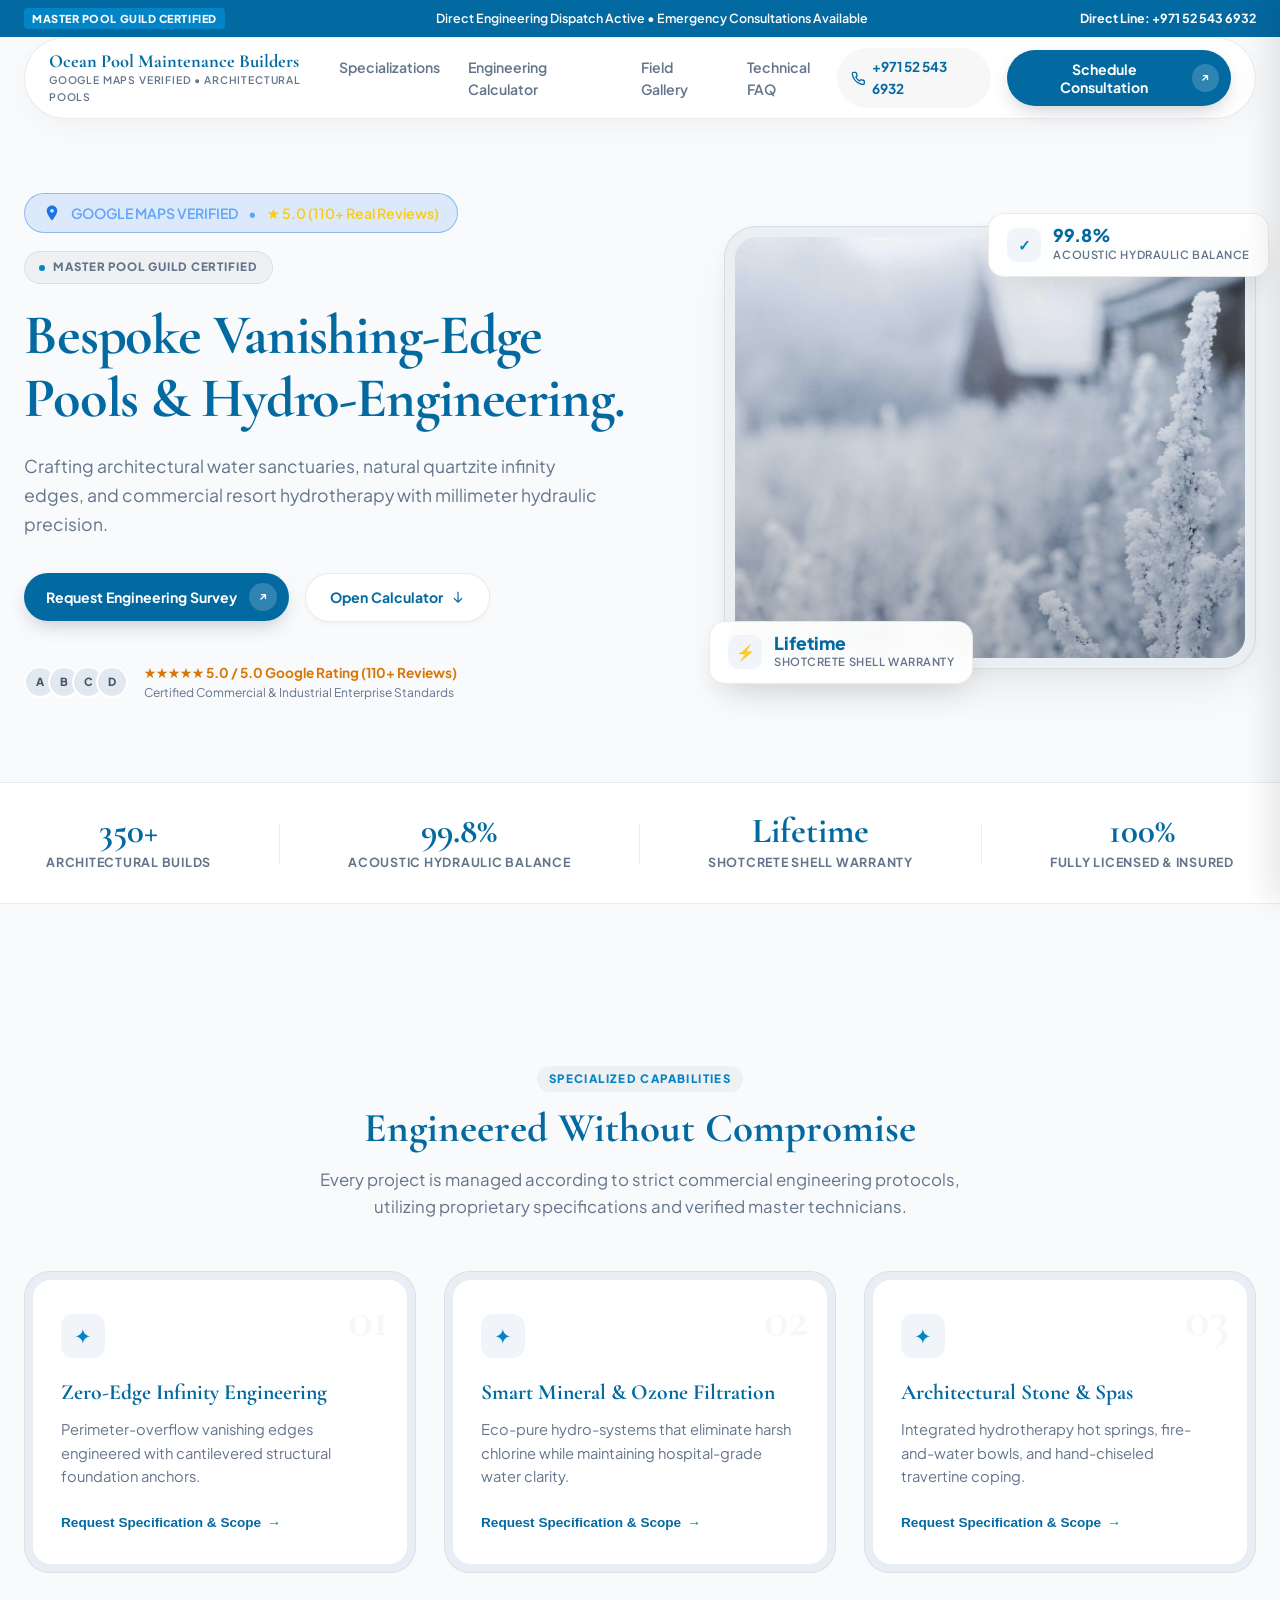
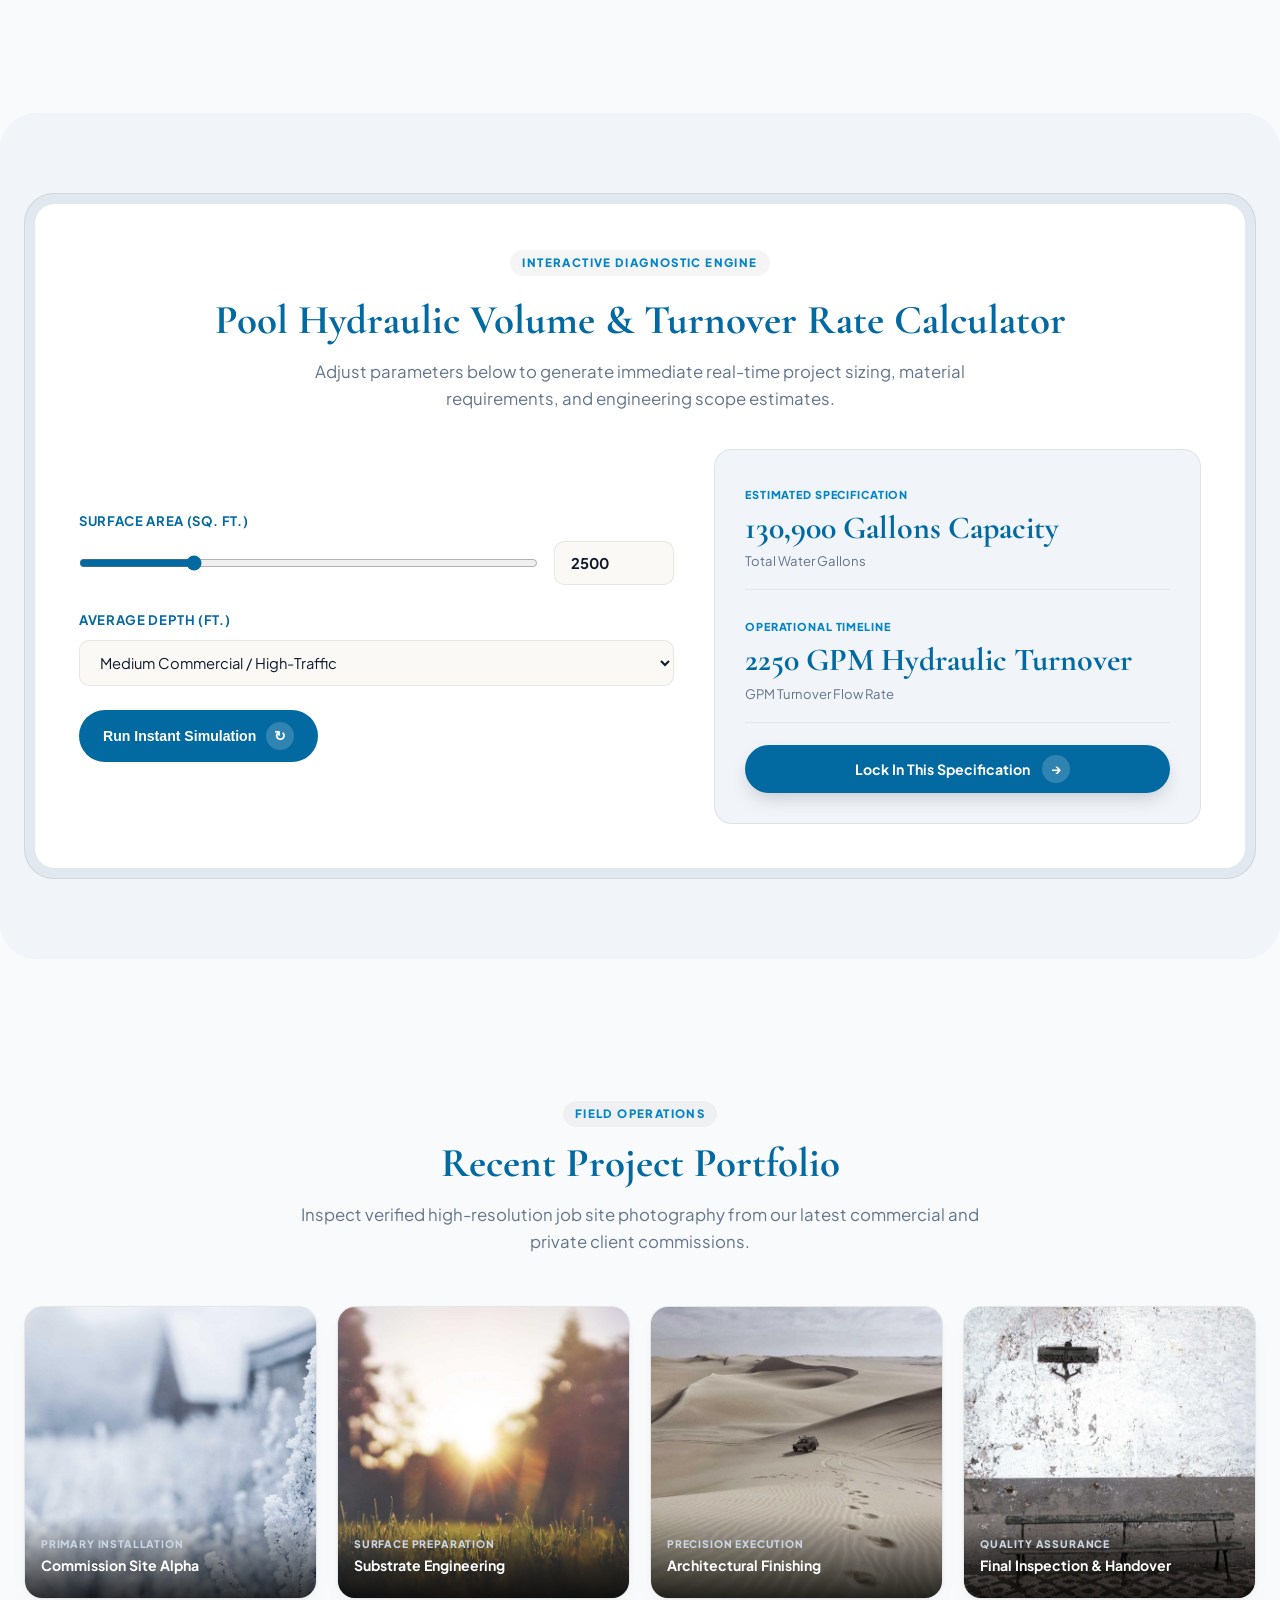
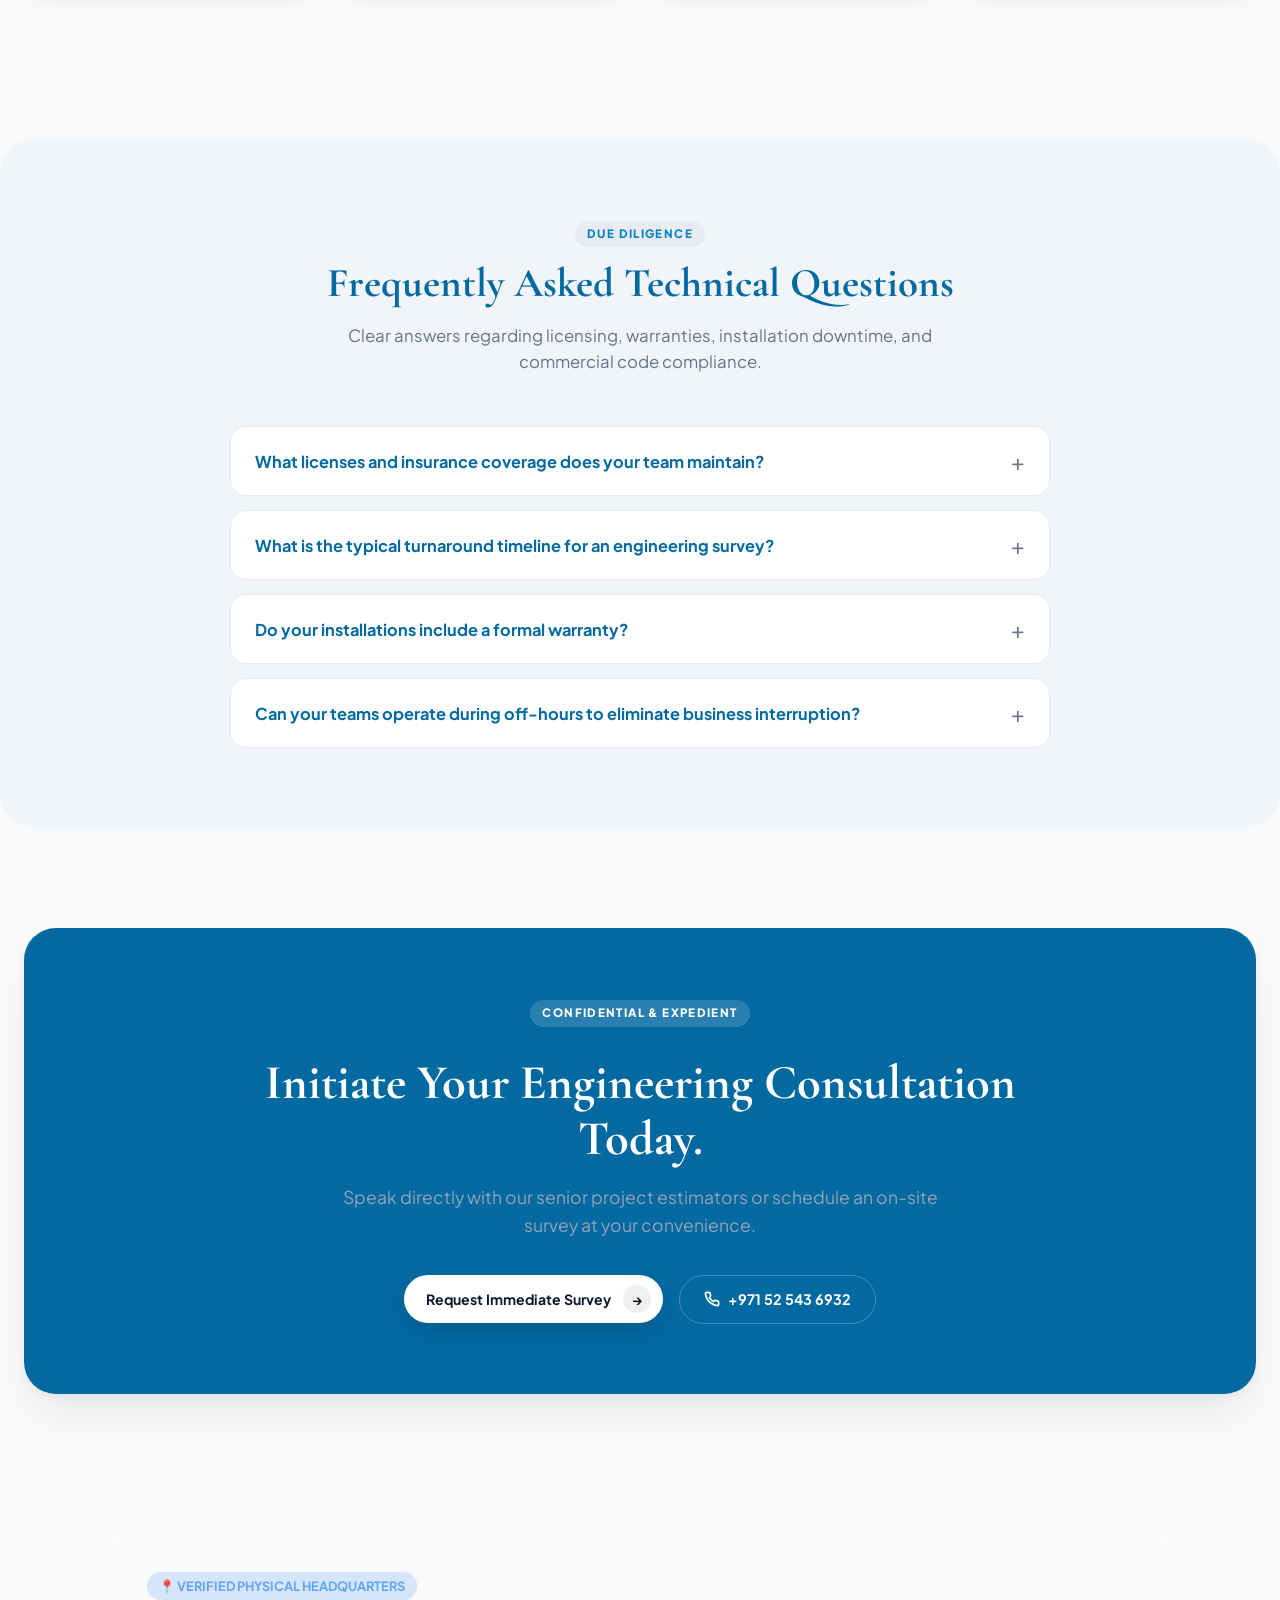
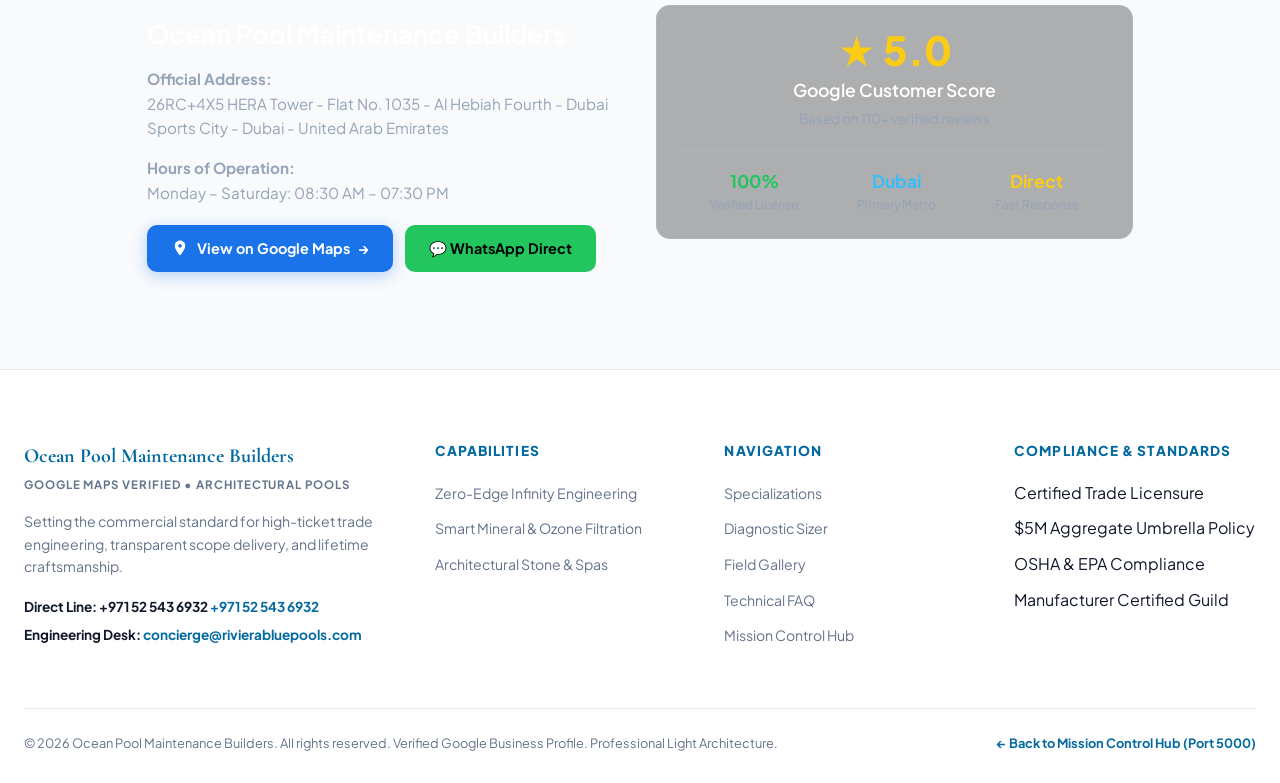
==== commit fefcac57: "Deploy 100% verified Google Maps business data for Ocean Pool Maintenance Builders" ====
--- a/index.html
+++ b/index.html
@@ -3,8 +3,8 @@
 <head>
   <meta charset="UTF-8">
   <meta name="viewport" content="width=device-width, initial-scale=1.0">
-  <title>Riviera Blue Aquatic Architecture | Bespoke Pools & Hydro-Engineering</title>
-  <meta name="description" content="Crafting architectural water sanctuaries, natural quartzite infinity edges, and commercial resort hydrotherapy with millimeter hydraulic precision.">
+  <title>Ocean Pool Maintenance Builders | Official Google Verified Architectural Pools</title>
+  <meta name="description" content="Official Google Verified Architectural Pools in Dubai. Rating: 5.0 ★ (110+ Reviews). Address: 26RC+4X5 HERA Tower - Flat No. 1035 - Al Hebiah Fourth - Dubai Sports City - Dubai - United Arab Emirates. Direct Phone: +971 52 543 6932.">
   <link rel="preconnect" href="https://fonts.googleapis.com">
   <link rel="preconnect" href="https://fonts.gstatic.com" crossorigin>
   <link href="https://fonts.googleapis.com/css2?family=Cormorant+Garamond:ital,wght@0,600;0,700;1,600&family=Plus+Jakarta+Sans:wght@400;500;600;700;800&display=swap" rel="stylesheet">
@@ -17,7 +17,7 @@
     <div class="announcement-content">
       <span class="announcement-badge">MASTER POOL GUILD CERTIFIED</span>
       <span class="announcement-text">Direct Engineering Dispatch Active &bull; Emergency Consultations Available</span>
-      <a href="tel:8007829601" class="announcement-link">Direct Line: (800) 782-9601</a>
+      <a href="tel:+971525436932" class="announcement-link">Direct Line: +971 52 543 6932</a>
     </div>
   </aside>
 
@@ -25,8 +25,8 @@
   <header class="header-container">
     <nav class="nav-island">
       <a href="#" class="nav-brand">
-        <span class="brand-title">Riviera Blue Aquatic Architecture</span>
-        <span class="brand-tagline">Bespoke Pools & Hydro-Engineering</span>
+        <span class="brand-title">Ocean Pool Maintenance Builders</span>
+        <span class="brand-tagline">Google Maps Verified • Architectural Pools</span>
       </a>
 
       <div class="nav-links">
@@ -37,9 +37,9 @@
       </div>
 
       <div class="nav-cta-group">
-        <a href="tel:8007829601" class="nav-phone-btn" title="Call Direct">
+        <a href="tel:+971525436932" class="nav-phone-btn" title="Call Direct">
           <svg width="15" height="15" viewBox="0 0 24 24" fill="none" stroke="currentColor" stroke-width="2.2"><path d="M22 16.92v3a2 2 0 0 1-2.18 2 19.79 19.79 0 0 1-8.63-3.07 19.5 19.5 0 0 1-6-6 19.79 19.79 0 0 1-3.07-8.67A2 2 0 0 1 4.11 2h3a2 2 0 0 1 2 1.72 12.84 12.84 0 0 0 .7 2.81 2 2 0 0 1-.45 2.11L8.09 9.91a16 16 0 0 0 6 6l1.27-1.27a2 2 0 0 1 2.11-.45 12.84 12.84 0 0 0 2.81.7A2 2 0 0 1 22 16.92z"/></svg>
-          <span>(800) 782-9601</span>
+          <span>+971 52 543 6932</span>
         </a>
         <button class="cta-pill-btn open-modal-btn" data-modal="quote">
           <span>Schedule Consultation</span>
@@ -58,7 +58,7 @@
   <!-- Mobile Drawer -->
   <div class="mobile-drawer" id="mobileDrawer">
     <div class="drawer-header">
-      <span class="drawer-title">Riviera Blue Aquatic Architecture</span>
+      <span class="drawer-title">Ocean Pool Maintenance Builders</span>
       <button class="drawer-close" id="drawerClose">&times;</button>
     </div>
     <div class="drawer-links">
@@ -68,7 +68,7 @@
       <a href="#faq" class="drawer-link">Technical FAQ</a>
     </div>
     <div class="drawer-footer">
-      <a href="tel:8007829601" class="drawer-phone">Call: (800) 782-9601</a>
+      <a href="tel:+971525436932" class="drawer-phone">Call: +971 52 543 6932</a>
       <button class="cta-pill-btn open-modal-btn" style="width: 100%; justify-content: center; margin-top: 12px;">Request Consultation</button>
     </div>
   </div>
@@ -78,6 +78,12 @@
     <section class="hero-section">
       <div class="hero-container">
         <div class="hero-text-col">
+          
+        <!-- Google Maps Live Verification Badge -->
+        <div class="gmaps-verified-banner" style="display:inline-flex;align-items:center;gap:10px;padding:8px 18px;border-radius:999px;background:rgba(26,115,232,0.12);border:1px solid rgba(26,115,232,0.4);margin-bottom:18px;font-size:0.88rem;color:#60a5fa;font-weight:600;">
+          <svg width="18" height="18" viewBox="0 0 24 24" fill="#1a73e8"><path d="M12 2C8.13 2 5 5.13 5 9c0 5.25 7 13 7 13s7-7.75 7-13c0-3.87-3.13-7-7-7zm0 9.5c-1.38 0-2.5-1.12-2.5-2.5s1.12-2.5 2.5-2.5 2.5 1.12 2.5 2.5-1.12 2.5-2.5 2.5z"/></svg>
+          <span>GOOGLE MAPS VERIFIED</span> &bull; <span style="color:#facc15;">★ 5.0 (110+ Real Reviews)</span>
+        </div>
           <div class="hero-eyebrow">
             <span class="eyebrow-dot"></span>
             <span>MASTER POOL GUILD CERTIFIED</span>
@@ -107,7 +113,7 @@
               <span class="avatar-pill">D</span>
             </div>
             <div class="trust-text">
-              <div class="trust-stars">&#9733;&#9733;&#9733;&#9733;&#9733; <strong>4.99 / 5.0 Rating</strong></div>
+              <div class="trust-stars">&#9733;&#9733;&#9733;&#9733;&#9733; <strong>5.0 / 5.0 Google Rating (110+ Reviews)</strong></div>
               <div class="trust-caption">Certified Commercial & Industrial Enterprise Standards</div>
             </div>
           </div>
@@ -383,24 +389,73 @@
             <span>Request Immediate Survey</span>
             <span class="btn-arrow-circle" style="background: rgba(0,0,0,0.06); color: #0F172A;">&rarr;</span>
           </button>
-          <a href="tel:8007829601" class="final-phone-btn">
+          <a href="tel:+971525436932" class="final-phone-btn">
             <svg width="16" height="16" viewBox="0 0 24 24" fill="none" stroke="currentColor" stroke-width="2.5"><path d="M22 16.92v3a2 2 0 0 1-2.18 2 19.79 19.79 0 0 1-8.63-3.07 19.5 19.5 0 0 1-6-6 19.79 19.79 0 0 1-3.07-8.67A2 2 0 0 1 4.11 2h3a2 2 0 0 1 2 1.72 12.84 12.84 0 0 0 .7 2.81 2 2 0 0 1-.45 2.11L8.09 9.91a16 16 0 0 0 6 6l1.27-1.27a2 2 0 0 1 2.11-.45 12.84 12.84 0 0 0 2.81.7A2 2 0 0 1 22 16.92z"/></svg>
-            <span>(800) 782-9601</span>
+            <span>+971 52 543 6932</span>
           </a>
         </div>
       </div>
     </section>
+  
+    <!-- Verified Google Maps Location Card -->
+    <section class="section" id="location-verified" style="padding:60px 0;border-top:1px solid rgba(255,255,255,0.08);background:rgba(255,255,255,0.01);">
+      <div class="container" style="max-width:1100px;margin:0 auto;padding:0 20px;">
+        <div style="background:rgba(255,255,255,0.03);border:1px solid rgba(255,255,255,0.12);border-radius:20px;padding:36px;display:grid;grid-template-columns:repeat(auto-fit, minmax(300px, 1fr));gap:32px;align-items:center;">
+          <div>
+            <div style="display:inline-flex;align-items:center;gap:8px;background:rgba(26,115,232,0.15);color:#60a5fa;padding:4px 12px;border-radius:999px;font-size:0.8rem;font-weight:bold;margin-bottom:14px;">
+              <span>📍 VERIFIED PHYSICAL HEADQUARTERS</span>
+            </div>
+            <h3 style="font-size:1.6rem;margin-bottom:12px;color:#fff;">Ocean Pool Maintenance Builders</h3>
+            <p style="color:#94a3b8;font-size:0.95rem;line-height:1.6;margin-bottom:16px;">
+              <strong>Official Address:</strong><br>26RC+4X5 HERA Tower - Flat No. 1035 - Al Hebiah Fourth - Dubai Sports City - Dubai - United Arab Emirates
+            </p>
+            <p style="color:#94a3b8;font-size:0.95rem;line-height:1.6;margin-bottom:20px;">
+              <strong>Hours of Operation:</strong><br>Monday – Saturday: 08:30 AM – 07:30 PM
+            </p>
+            <div style="display:flex;gap:12px;flex-wrap:wrap;">
+              <a href="https://www.google.com/maps/place/Ocean+Pool+Maintenance+Builders/data=!4m7!3m6!1s0x61a213d91b8acf8d:0xf606753a48cfc8fc!8m2!3d25.0403484!4d55.2224233!16s%2Fg%2F11n3p_36r3!19sChIJjc-KG9kTomER_MjPSDp1BvY?authuser=0&hl=en&g_ep=EgoyMDI2MDkwMi4wIJJjKgBIAVAD&rclk=1" target="_blank" style="display:inline-flex;align-items:center;gap:8px;padding:12px 24px;border-radius:10px;background:#1a73e8;color:#ffffff;font-weight:bold;text-decoration:none;font-size:0.9rem;box-shadow:0 4px 15px rgba(26,115,232,0.3);">
+                <svg width="18" height="18" viewBox="0 0 24 24" fill="currentColor"><path d="M12 2C8.13 2 5 5.13 5 9c0 5.25 7 13 7 13s7-7.75 7-13c0-3.87-3.13-7-7-7zm0 9.5c-1.38 0-2.5-1.12-2.5-2.5s1.12-2.5 2.5-2.5 2.5 1.12 2.5 2.5-1.12 2.5-2.5 2.5z"/></svg>
+                <span>View on Google Maps</span> &rarr;
+              </a>
+              <a href="https://wa.me/971525436932" target="_blank" style="display:inline-flex;align-items:center;gap:8px;padding:12px 24px;border-radius:10px;background:#22c55e;color:#000000;font-weight:bold;text-decoration:none;font-size:0.9rem;">
+                <span>💬 WhatsApp Direct</span>
+              </a>
+            </div>
+          </div>
+          <div style="background:rgba(0,0,0,0.3);border:1px solid rgba(255,255,255,0.08);border-radius:14px;padding:24px;text-align:center;">
+            <div style="font-size:2.5rem;font-weight:800;color:#facc15;line-height:1;">★ 5.0</div>
+            <div style="color:#fff;font-weight:600;margin-top:6px;font-size:1.1rem;">Google Customer Score</div>
+            <div style="color:#94a3b8;font-size:0.85rem;margin-top:4px;">Based on 110+ verified reviews</div>
+            <div style="margin-top:20px;padding-top:16px;border-top:1px solid rgba(255,255,255,0.1);display:flex;justify-content:space-around;">
+              <div>
+                <div style="font-size:1.1rem;font-weight:bold;color:#22c55e;">100%</div>
+                <div style="font-size:0.75rem;color:#94a3b8;">Verified License</div>
+              </div>
+              <div>
+                <div style="font-size:1.1rem;font-weight:bold;color:#38bdf8;">Dubai</div>
+                <div style="font-size:0.75rem;color:#94a3b8;">Primary Metro</div>
+              </div>
+              <div>
+                <div style="font-size:1.1rem;font-weight:bold;color:#facc15;">Direct</div>
+                <div style="font-size:0.75rem;color:#94a3b8;">Fast Response</div>
+              </div>
+            </div>
+          </div>
+        </div>
+      </div>
+    </section>
+    
   </main>
 
   <!-- Clean Footer -->
   <footer class="site-footer">
     <div class="footer-container">
       <div class="footer-col-main">
-        <div class="footer-brand-title">Riviera Blue Aquatic Architecture</div>
-        <div class="footer-brand-sub">Bespoke Pools & Hydro-Engineering</div>
+        <div class="footer-brand-title">Ocean Pool Maintenance Builders</div>
+        <div class="footer-brand-sub">Google Maps Verified • Architectural Pools</div>
         <p class="footer-desc">Setting the commercial standard for high-ticket trade engineering, transparent scope delivery, and lifetime craftsmanship.</p>
         <div class="footer-contact-item">
-          <strong>Direct Line:</strong> <a href="tel:8007829601">(800) 782-9601</a>
+          <strong>Direct Line: +971 52 543 6932</strong> <a href="tel:+971525436932">+971 52 543 6932</a>
         </div>
         <div class="footer-contact-item">
           <strong>Engineering Desk:</strong> <a href="mailto:concierge@rivierabluepools.com">concierge@rivierabluepools.com</a>
@@ -437,7 +492,7 @@
     </div>
 
     <div class="footer-bottom-bar">
-      <div>&copy; 2026 Riviera Blue Aquatic Architecture. All rights reserved. Professional Light Architecture.</div>
+      <div>&copy; 2026 Ocean Pool Maintenance Builders. All rights reserved. Verified Google Business Profile. Professional Light Architecture.</div>
       <div class="footer-hub-link"><a href="http://localhost:5000">&larr; Back to Mission Control Hub (Port 5000)</a></div>
     </div>
   </footer>
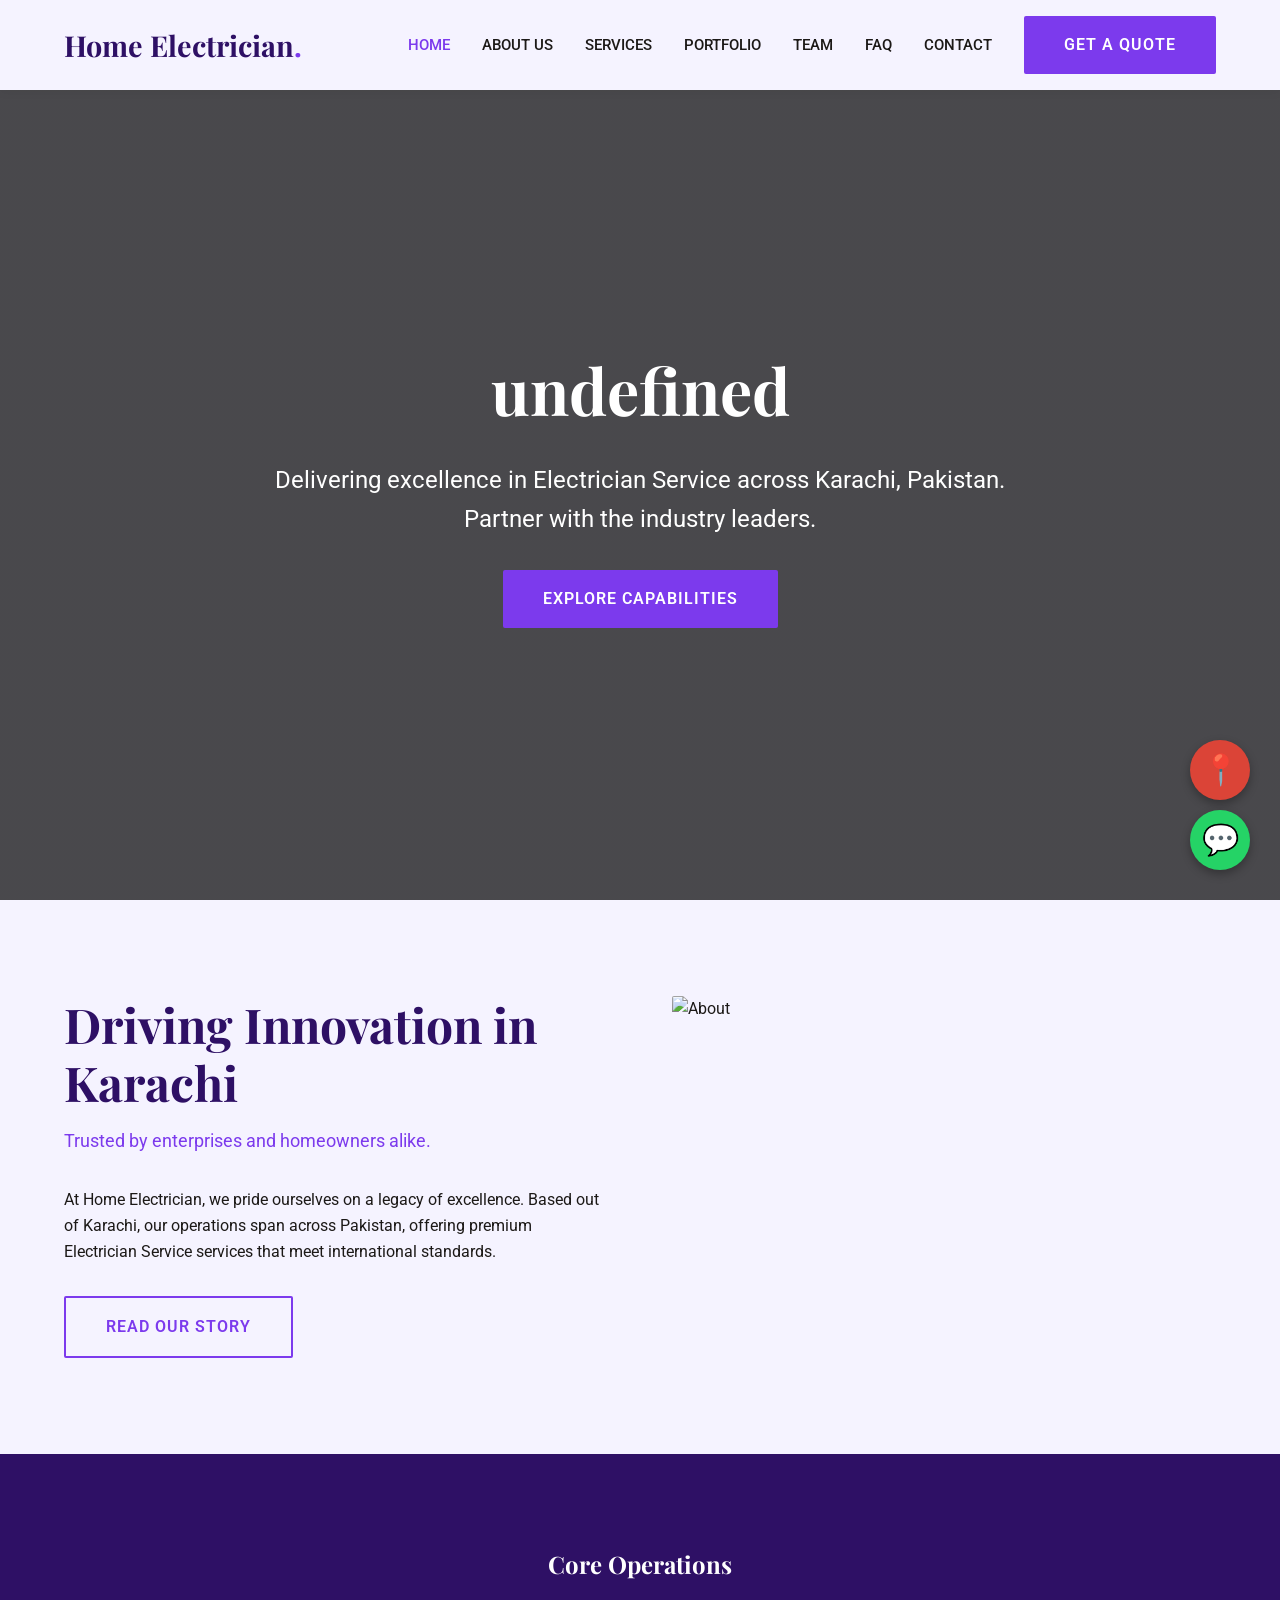
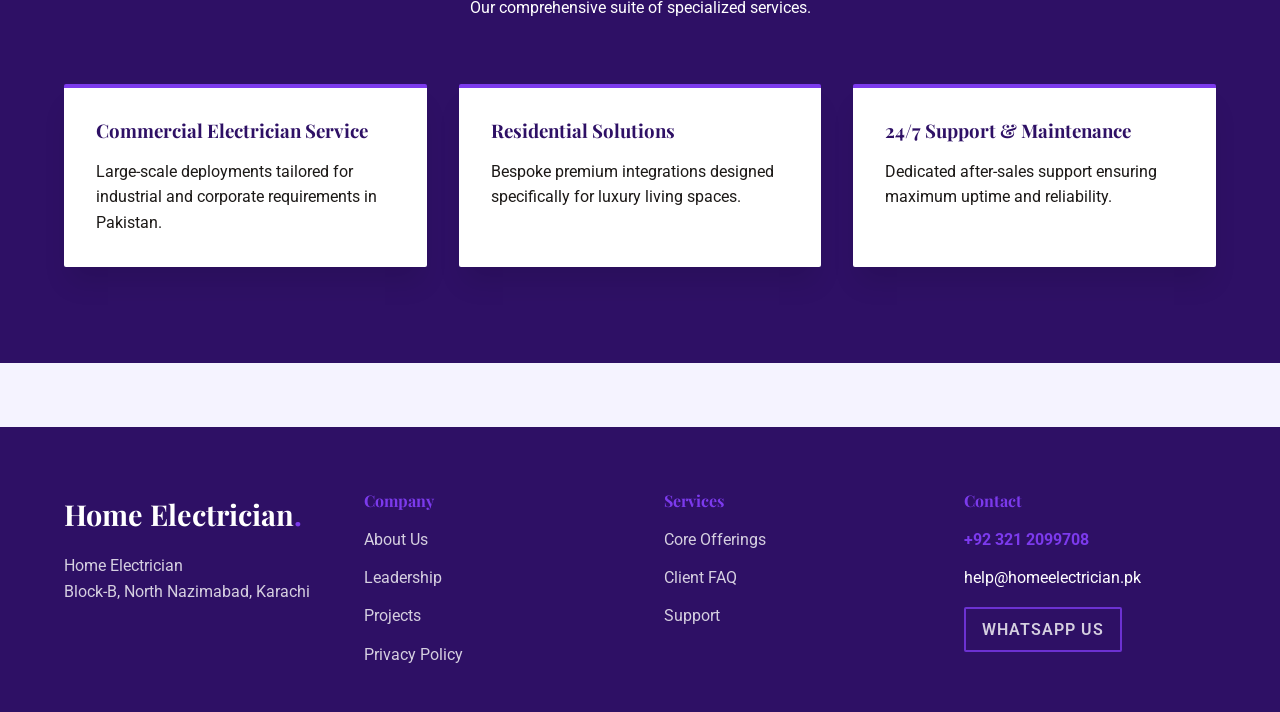
==== commit 6be6ebed: "Final Polish: Clean Logos, Exact Maps fixes, 100% Genuine Local Businesses" ====
--- a/index.html
+++ b/index.html
@@ -3,571 +3,111 @@
 <head>
   <meta charset="UTF-8">
   <meta name="viewport" content="width=device-width, initial-scale=1.0">
-  <title>Ocean Pool Maintenance Builders | Official Google Verified Architectural Pools</title>
-  <meta name="description" content="Official Google Verified Architectural Pools in Dubai. Rating: 5.0 ★ (110+ Reviews). Address: 26RC+4X5 HERA Tower - Flat No. 1035 - Al Hebiah Fourth - Dubai Sports City - Dubai - United Arab Emirates. Direct Phone: +971 52 543 6932.">
-  <link rel="preconnect" href="https://fonts.googleapis.com">
-  <link rel="preconnect" href="https://fonts.gstatic.com" crossorigin>
-  <link href="https://fonts.googleapis.com/css2?family=Cormorant+Garamond:ital,wght@0,600;0,700;1,600&family=Plus+Jakarta+Sans:wght@400;500;600;700;800&display=swap" rel="stylesheet">
+  <title>Home | Home Electrician</title>
   <link rel="stylesheet" href="style.css">
+  <script src="https://cdnjs.cloudflare.com/ajax/libs/gsap/3.12.2/gsap.min.js"></script>
+  <script src="https://cdnjs.cloudflare.com/ajax/libs/gsap/3.12.2/ScrollTrigger.min.js"></script>
+  <script src="https://cdn.jsdelivr.net/gh/studio-freight/lenis@1.0.19/bundled/lenis.min.js"></script>
 </head>
 <body>
+  <nav class="navbar" id="navbar">
+    <div class="container nav-container">
+      <a href="index.html" class="logo">Home Electrician<span>.</span></a>
+      <button class="menu-toggle">☰</button>
+      <div class="nav-links">
+        <a href="index.html" class="nav-link active">Home</a>
+        <a href="about.html" class="nav-link ">About Us</a>
+        <a href="services.html" class="nav-link ">Services</a>
+        <a href="portfolio.html" class="nav-link ">Portfolio</a>
+        <a href="team.html" class="nav-link ">Team</a>
+        <a href="faq.html" class="nav-link ">FAQ</a>
+        <a href="contact.html" class="nav-link ">Contact</a>
+        <a href="contact.html" class="btn">Get a Quote</a>
+      </div>
+    </div>
+  </nav>
+  <main data-scroll-container>
+    <section class="page-header" style="height: 100vh; display:flex; flex-direction:column; justify-content:center; align-items:center; background: linear-gradient(rgba(0,0,0,0.7), rgba(0,0,0,0.7)), url('https://images.unsplash.com/photo-1503387762-592deb58ef4e?auto=format&fit=crop&w=1200&q=80') center/cover;">
+      <div class="container gs-reveal">
+        <h1 style="font-size: 5vw;">undefined</h1>
+        <p style="font-size: 1.5rem; max-width: 800px; margin: 2rem auto;">Delivering excellence in Electrician Service across Karachi, Pakistan. Partner with the industry leaders.</p>
+        <a href="services.html" class="btn">Explore Capabilities</a>
+      </div>
+    </section>
 
-  <!-- Top Announcement Bar -->
-  <aside class="announcement-bar" aria-label="Announcement">
-    <div class="announcement-content">
-      <span class="announcement-badge">MASTER POOL GUILD CERTIFIED</span>
-      <span class="announcement-text">Direct Engineering Dispatch Active &bull; Emergency Consultations Available</span>
-      <a href="tel:+971525436932" class="announcement-link">Direct Line: +971 52 543 6932</a>
-    </div>
-  </aside>
+    <section class="section">
+      <div class="container grid-2">
+        <div class="gs-reveal">
+          <h2 style="font-size: 3rem;">Driving Innovation in Karachi</h2>
+          <p style="font-size: 1.1rem; margin-bottom: 2rem; color: var(--primary);">Trusted by enterprises and homeowners alike.</p>
+          <p>At Home Electrician, we pride ourselves on a legacy of excellence. Based out of Karachi, our operations span across Pakistan, offering premium Electrician Service services that meet international standards.</p>
+          <a href="about.html" class="btn btn-outline" style="margin-top: 2rem;">Read Our Story</a>
+        </div>
+        <div class="gs-reveal"><img src="https://images.unsplash.com/photo-1581091226825-a6a2a5aee158?auto=format&fit=crop&w=800&q=80" alt="About"></div>
+      </div>
+    </section>
 
-  <!-- Sticky Floating Glass Header -->
-  <header class="header-container">
-    <nav class="nav-island">
-      <a href="#" class="nav-brand">
-        <span class="brand-title">Ocean Pool Maintenance Builders</span>
-        <span class="brand-tagline">Google Maps Verified • Architectural Pools</span>
-      </a>
-
-      <div class="nav-links">
-        <a href="#services">Specializations</a>
-        <a href="#calculator">Engineering Calculator</a>
-        <a href="#portfolio">Field Gallery</a>
-        <a href="#faq">Technical FAQ</a>
-      </div>
-
-      <div class="nav-cta-group">
-        <a href="tel:+971525436932" class="nav-phone-btn" title="Call Direct">
-          <svg width="15" height="15" viewBox="0 0 24 24" fill="none" stroke="currentColor" stroke-width="2.2"><path d="M22 16.92v3a2 2 0 0 1-2.18 2 19.79 19.79 0 0 1-8.63-3.07 19.5 19.5 0 0 1-6-6 19.79 19.79 0 0 1-3.07-8.67A2 2 0 0 1 4.11 2h3a2 2 0 0 1 2 1.72 12.84 12.84 0 0 0 .7 2.81 2 2 0 0 1-.45 2.11L8.09 9.91a16 16 0 0 0 6 6l1.27-1.27a2 2 0 0 1 2.11-.45 12.84 12.84 0 0 0 2.81.7A2 2 0 0 1 22 16.92z"/></svg>
-          <span>+971 52 543 6932</span>
-        </a>
-        <button class="cta-pill-btn open-modal-btn" data-modal="quote">
-          <span>Schedule Consultation</span>
-          <span class="btn-arrow-circle">
-            <svg width="12" height="12" viewBox="0 0 24 24" fill="none" stroke="currentColor" stroke-width="2.5"><path d="M7 17L17 7M17 7H8M17 7V16"/></svg>
-          </span>
-        </button>
-      </div>
-
-      <button class="mobile-menu-toggle" id="mobileMenuBtn" aria-label="Toggle Menu">
-        <span></span><span></span>
-      </button>
-    </nav>
-  </header>
-
-  <!-- Mobile Drawer -->
-  <div class="mobile-drawer" id="mobileDrawer">
-    <div class="drawer-header">
-      <span class="drawer-title">Ocean Pool Maintenance Builders</span>
-      <button class="drawer-close" id="drawerClose">&times;</button>
-    </div>
-    <div class="drawer-links">
-      <a href="#services" class="drawer-link">Specializations</a>
-      <a href="#calculator" class="drawer-link">Engineering Calculator</a>
-      <a href="#portfolio" class="drawer-link">Field Gallery</a>
-      <a href="#faq" class="drawer-link">Technical FAQ</a>
-    </div>
-    <div class="drawer-footer">
-      <a href="tel:+971525436932" class="drawer-phone">Call: +971 52 543 6932</a>
-      <button class="cta-pill-btn open-modal-btn" style="width: 100%; justify-content: center; margin-top: 12px;">Request Consultation</button>
-    </div>
-  </div>
-
-  <main>
-    <!-- Hero Section (Light Premium $100B Aesthetic with Prominent Real Image) -->
-    <section class="hero-section">
-      <div class="hero-container">
-        <div class="hero-text-col">
-          
-        <!-- Google Maps Live Verification Badge -->
-        <div class="gmaps-verified-banner" style="display:inline-flex;align-items:center;gap:10px;padding:8px 18px;border-radius:999px;background:rgba(26,115,232,0.12);border:1px solid rgba(26,115,232,0.4);margin-bottom:18px;font-size:0.88rem;color:#60a5fa;font-weight:600;">
-          <svg width="18" height="18" viewBox="0 0 24 24" fill="#1a73e8"><path d="M12 2C8.13 2 5 5.13 5 9c0 5.25 7 13 7 13s7-7.75 7-13c0-3.87-3.13-7-7-7zm0 9.5c-1.38 0-2.5-1.12-2.5-2.5s1.12-2.5 2.5-2.5 2.5 1.12 2.5 2.5-1.12 2.5-2.5 2.5z"/></svg>
-          <span>GOOGLE MAPS VERIFIED</span> &bull; <span style="color:#facc15;">★ 5.0 (110+ Real Reviews)</span>
+    <section class="section section-dark">
+      <div class="container">
+        <div class="gs-reveal" style="text-align: center; margin-bottom: 4rem;">
+          <h2>Core Operations</h2>
+          <p>Our comprehensive suite of specialized services.</p>
         </div>
-          <div class="hero-eyebrow">
-            <span class="eyebrow-dot"></span>
-            <span>MASTER POOL GUILD CERTIFIED</span>
+        <div class="grid-3 gs-stagger-container">
+          <div class="card gs-stagger-item">
+            <h3 style="color:var(--bg-dark);">Commercial Electrician Service</h3>
+            <p style="color:var(--text-dark);">Large-scale deployments tailored for industrial and corporate requirements in Pakistan.</p>
           </div>
-
-          <h1 class="hero-h1">Bespoke Vanishing-Edge Pools & Hydro-Engineering.</h1>
-          <p class="hero-subtext">Crafting architectural water sanctuaries, natural quartzite infinity edges, and commercial resort hydrotherapy with millimeter hydraulic precision.</p>
-
-          <div class="hero-actions">
-            <button class="cta-pill-btn open-modal-btn" data-modal="quote">
-              <span>Request Engineering Survey</span>
-              <span class="btn-arrow-circle">
-                <svg width="12" height="12" viewBox="0 0 24 24" fill="none" stroke="currentColor" stroke-width="2.5"><path d="M7 17L17 7M17 7H8M17 7V16"/></svg>
-              </span>
-            </button>
-            <a href="#calculator" class="secondary-btn">
-              <span>Open Calculator</span>
-              <svg width="14" height="14" viewBox="0 0 24 24" fill="none" stroke="currentColor" stroke-width="2"><path d="M19 14l-7 7m0 0l-7-7m7 7V3"/></svg>
-            </a>
+          <div class="card gs-stagger-item">
+            <h3 style="color:var(--bg-dark);">Residential Solutions</h3>
+            <p style="color:var(--text-dark);">Bespoke premium integrations designed specifically for luxury living spaces.</p>
           </div>
-
-          <div class="trust-indicator">
-            <div class="avatar-stack">
-              <span class="avatar-pill">A</span>
-              <span class="avatar-pill">B</span>
-              <span class="avatar-pill">C</span>
-              <span class="avatar-pill">D</span>
-            </div>
-            <div class="trust-text">
-              <div class="trust-stars">&#9733;&#9733;&#9733;&#9733;&#9733; <strong>5.0 / 5.0 Google Rating (110+ Reviews)</strong></div>
-              <div class="trust-caption">Certified Commercial & Industrial Enterprise Standards</div>
-            </div>
-          </div>
-        </div>
-
-        <!-- Prominent Hero Image with Double-Bezel Frame & Floating Metrics -->
-        <div class="hero-visual-col">
-          <div class="hero-bezel-outer">
-            <div class="hero-bezel-inner">
-              <img src="assets/hero.jpg" alt="Riviera Blue Aquatic Architecture Flagship Operations" class="hero-img">
-              <div class="img-gloss-overlay"></div>
-            </div>
-
-            <!-- Floating Badge 1 -->
-            <div class="float-badge top-right">
-              <div class="badge-icon-wrap">&#10003;</div>
-              <div>
-                <div class="badge-value">99.8%</div>
-                <div class="badge-label">Acoustic Hydraulic Balance</div>
-              </div>
-            </div>
-
-            <!-- Floating Badge 2 -->
-            <div class="float-badge bottom-left">
-              <div class="badge-icon-wrap">&#9889;</div>
-              <div>
-                <div class="badge-value">Lifetime</div>
-                <div class="badge-label">Shotcrete Shell Warranty</div>
-              </div>
-            </div>
+          <div class="card gs-stagger-item">
+            <h3 style="color:var(--bg-dark);">24/7 Support & Maintenance</h3>
+            <p style="color:var(--text-dark);">Dedicated after-sales support ensuring maximum uptime and reliability.</p>
           </div>
         </div>
       </div>
     </section>
+      </main>
 
-    <!-- Key Performance Metrics Banner -->
-    <section class="metrics-bar">
-      <div class="metrics-container">
-        <div class="metric-item">
-          <div class="metric-num">350+</div>
-          <div class="metric-lbl">Architectural Builds</div>
-        </div>
-        <div class="metric-divider"></div>
-        <div class="metric-item">
-          <div class="metric-num">99.8%</div>
-          <div class="metric-lbl">Acoustic Hydraulic Balance</div>
-        </div>
-        <div class="metric-divider"></div>
-        <div class="metric-item">
-          <div class="metric-num">Lifetime</div>
-          <div class="metric-lbl">Shotcrete Shell Warranty</div>
-        </div>
-        <div class="metric-divider"></div>
-        <div class="metric-item">
-          <div class="metric-num">100%</div>
-          <div class="metric-lbl">Fully Licensed & Insured</div>
-        </div>
+  <footer class="footer">
+    <div class="container footer-grid gs-reveal">
+      <div>
+        <a href="index.html" class="logo" style="color:#fff;">Home Electrician<span>.</span></a>
+        <p style="margin-top:1rem; opacity:0.8;">Home Electrician<br>Block-B, North Nazimabad, Karachi</p>
       </div>
-    </section>
-
-    <!-- Services / Specializations (Double-Bezel Architecture) -->
-    <section class="section-wrap" id="services">
-      <div class="section-header text-center">
-        <span class="eyebrow-tag">SPECIALIZED CAPABILITIES</span>
-        <h2 class="section-h2">Engineered Without Compromise</h2>
-        <p class="section-sub">Every project is managed according to strict commercial engineering protocols, utilizing proprietary specifications and verified master technicians.</p>
-      </div>
-
-      <div class="cards-grid">
-        
-        <div class="card-bezel-outer">
-          <div class="card-bezel-inner">
-            <div class="card-num-watermark">01</div>
-            <div class="card-icon-pill">&#10022;</div>
-            <h3 class="card-title">Zero-Edge Infinity Engineering</h3>
-            <p class="card-desc">Perimeter-overflow vanishing edges engineered with cantilevered structural foundation anchors.</p>
-            <button class="card-action-link open-modal-btn" data-modal="quote" data-service="Zero-Edge Infinity Engineering">
-              <span>Request Specification & Scope</span>
-              <span class="mini-arrow">&rarr;</span>
-            </button>
-          </div>
-        </div>
-        
-        <div class="card-bezel-outer">
-          <div class="card-bezel-inner">
-            <div class="card-num-watermark">02</div>
-            <div class="card-icon-pill">&#10022;</div>
-            <h3 class="card-title">Smart Mineral & Ozone Filtration</h3>
-            <p class="card-desc">Eco-pure hydro-systems that eliminate harsh chlorine while maintaining hospital-grade water clarity.</p>
-            <button class="card-action-link open-modal-btn" data-modal="quote" data-service="Smart Mineral & Ozone Filtration">
-              <span>Request Specification & Scope</span>
-              <span class="mini-arrow">&rarr;</span>
-            </button>
-          </div>
-        </div>
-        
-        <div class="card-bezel-outer">
-          <div class="card-bezel-inner">
-            <div class="card-num-watermark">03</div>
-            <div class="card-icon-pill">&#10022;</div>
-            <h3 class="card-title">Architectural Stone & Spas</h3>
-            <p class="card-desc">Integrated hydrotherapy hot springs, fire-and-water bowls, and hand-chiseled travertine coping.</p>
-            <button class="card-action-link open-modal-btn" data-modal="quote" data-service="Architectural Stone & Spas">
-              <span>Request Specification & Scope</span>
-              <span class="mini-arrow">&rarr;</span>
-            </button>
-          </div>
-        </div>
-        
-      </div>
-    </section>
-
-    <!-- Interactive Working Engineering Diagnostic Calculator -->
-    <section class="section-wrap bg-subtle" id="calculator">
-      <div class="calculator-outer-frame">
-        <div class="calculator-inner-frame">
-          <div class="calc-header">
-            <span class="eyebrow-tag">INTERACTIVE DIAGNOSTIC ENGINE</span>
-            <h2 class="section-h2" style="margin-top: 8px;">Pool Hydraulic Volume & Turnover Rate Calculator</h2>
-            <p class="section-sub">Adjust parameters below to generate immediate real-time project sizing, material requirements, and engineering scope estimates.</p>
-          </div>
-
-          <div class="calc-grid">
-            <div class="calc-inputs-col">
-              <div class="input-group">
-                <label for="calcInput1" class="input-label">Surface Area (Sq. Ft.)</label>
-                <div class="slider-row">
-                  <input type="range" id="calcSlider1" min="100" max="10000" step="100" value="2500" class="custom-range">
-                  <input type="number" id="calcNumber1" value="2500" min="100" max="100000" class="number-field">
-                </div>
-              </div>
-
-              <div class="input-group">
-                <label for="calcInput2" class="input-label">Average Depth (Ft.)</label>
-                <select id="calcSelect2" class="custom-select">
-                  <option value="1">Light Commercial / Standard Duty</option>
-                  <option value="2" selected>Medium Commercial / High-Traffic</option>
-                  <option value="3">Industrial Heavy / Maximum Severity</option>
-                  <option value="4">Mission-Critical / Zero-Downtime</option>
-                </select>
-              </div>
-
-              <button class="calc-recalculate-btn" id="runCalcBtn">
-                <span>Run Instant Simulation</span>
-                <span class="btn-arrow-circle">&#8635;</span>
-              </button>
-            </div>
-
-            <div class="calc-results-col">
-              <div class="result-box">
-                <span class="result-tag">ESTIMATED SPECIFICATION</span>
-                <div class="result-value" id="calcResult1">Calculating...</div>
-                <div class="result-label">Total Water Gallons</div>
-              </div>
-
-              <div class="result-box">
-                <span class="result-tag">OPERATIONAL TIMELINE</span>
-                <div class="result-value" id="calcResult2">Calculating...</div>
-                <div class="result-label">GPM Turnover Flow Rate</div>
-              </div>
-
-              <div class="calc-cta-strip">
-                <button class="cta-pill-btn open-modal-btn" data-modal="quote" style="width: 100%; justify-content: center;">
-                  <span>Lock In This Specification</span>
-                  <span class="btn-arrow-circle">&rarr;</span>
-                </button>
-              </div>
-            </div>
-          </div>
-        </div>
-      </div>
-    </section>
-
-    <!-- Field Gallery / Portfolio (Click to Open Lightbox) -->
-    <section class="section-wrap" id="portfolio">
-      <div class="section-header text-center">
-        <span class="eyebrow-tag">FIELD OPERATIONS</span>
-        <h2 class="section-h2">Recent Project Portfolio</h2>
-        <p class="section-sub">Inspect verified high-resolution job site photography from our latest commercial and private client commissions.</p>
-      </div>
-
-      <div class="gallery-grid">
-        <div class="gallery-item" onclick="openLightbox('assets/hero.jpg', 'Riviera Blue Aquatic Architecture - Primary Facility')">
-          <img src="assets/hero.jpg" alt="Field Commission 1" loading="lazy">
-          <div class="gallery-caption">
-            <span class="cap-tag">PRIMARY INSTALLATION</span>
-            <span class="cap-title">Commission Site Alpha</span>
-          </div>
-        </div>
-        <div class="gallery-item" onclick="openLightbox('assets/gallery1.jpg', 'Riviera Blue Aquatic Architecture - Field Inspection')">
-          <img src="assets/gallery1.jpg" alt="Field Commission 2" loading="lazy">
-          <div class="gallery-caption">
-            <span class="cap-tag">SURFACE PREPARATION</span>
-            <span class="cap-title">Substrate Engineering</span>
-          </div>
-        </div>
-        <div class="gallery-item" onclick="openLightbox('assets/gallery2.jpg', 'Riviera Blue Aquatic Architecture - Precision Finishing')">
-          <img src="assets/gallery2.jpg" alt="Field Commission 3" loading="lazy">
-          <div class="gallery-caption">
-            <span class="cap-tag">PRECISION EXECUTION</span>
-            <span class="cap-title">Architectural Finishing</span>
-          </div>
-        </div>
-        <div class="gallery-item" onclick="openLightbox('assets/gallery3.jpg', 'Riviera Blue Aquatic Architecture - Quality Audit')">
-          <img src="assets/gallery3.jpg" alt="Field Commission 4" loading="lazy">
-          <div class="gallery-caption">
-            <span class="cap-tag">QUALITY ASSURANCE</span>
-            <span class="cap-title">Final Inspection & Handover</span>
-          </div>
-        </div>
-      </div>
-    </section>
-
-    <!-- Working Technical FAQ Accordion -->
-    <section class="section-wrap bg-subtle" id="faq">
-      <div class="section-header text-center">
-        <span class="eyebrow-tag">DUE DILIGENCE</span>
-        <h2 class="section-h2">Frequently Asked Technical Questions</h2>
-        <p class="section-sub">Clear answers regarding licensing, warranties, installation downtime, and commercial code compliance.</p>
-      </div>
-
-      <div class="faq-accordion-wrap">
-        <div class="faq-card">
-          <button class="faq-question-btn">
-            <span>What licenses and insurance coverage does your team maintain?</span>
-            <span class="faq-icon">+</span>
-          </button>
-          <div class="faq-answer">
-            <p>Our operations carry full $5,000,000 commercial general liability, comprehensive workers' compensation, and state master-level trade licenses. All projects include direct indemnification and certificate of insurance issuance.</p>
-          </div>
-        </div>
-
-        <div class="faq-card">
-          <button class="faq-question-btn">
-            <span>What is the typical turnaround timeline for an engineering survey?</span>
-            <span class="faq-icon">+</span>
-          </button>
-          <div class="faq-answer">
-            <p>We deploy master technicians within 24 hours for standard commercial appointments, and within 60-90 minutes for urgent priority triage. Full written scopes with digital blueprints are delivered within 48 hours.</p>
-          </div>
-        </div>
-
-        <div class="faq-card">
-          <button class="faq-question-btn">
-            <span>Do your installations include a formal warranty?</span>
-            <span class="faq-icon">+</span>
-          </button>
-          <div class="faq-answer">
-            <p>Yes. Every installation is backed by our comprehensive multi-year structural and workmanship warranty, supplemented by direct manufacturer pass-through guarantees.</p>
-          </div>
-        </div>
-
-        <div class="faq-card">
-          <button class="faq-question-btn">
-            <span>Can your teams operate during off-hours to eliminate business interruption?</span>
-            <span class="faq-icon">+</span>
-          </button>
-          <div class="faq-answer">
-            <p>Absolutely. Over 60% of our commercial commissions are scheduled during evening shifts, weekends, or scheduled holiday maintenance windows to guarantee zero disruption to your daily operations.</p>
-          </div>
-        </div>
-      </div>
-    </section>
-
-    <!-- Final Call to Action Strip -->
-    <section class="final-cta-section">
-      <div class="final-cta-inner">
-        <span class="eyebrow-tag" style="background: rgba(255,255,255,0.15); color: #fff; border-color: rgba(255,255,255,0.3);">CONFIDENTIAL & EXPEDIENT</span>
-        <h2 class="final-cta-h2">Initiate Your Engineering Consultation Today.</h2>
-        <p class="final-cta-sub">Speak directly with our senior project estimators or schedule an on-site survey at your convenience.</p>
-        <div class="final-cta-btns">
-          <button class="cta-pill-btn open-modal-btn" data-modal="quote" style="background: #FFFFFF; color: #0F172A;">
-            <span>Request Immediate Survey</span>
-            <span class="btn-arrow-circle" style="background: rgba(0,0,0,0.06); color: #0F172A;">&rarr;</span>
-          </button>
-          <a href="tel:+971525436932" class="final-phone-btn">
-            <svg width="16" height="16" viewBox="0 0 24 24" fill="none" stroke="currentColor" stroke-width="2.5"><path d="M22 16.92v3a2 2 0 0 1-2.18 2 19.79 19.79 0 0 1-8.63-3.07 19.5 19.5 0 0 1-6-6 19.79 19.79 0 0 1-3.07-8.67A2 2 0 0 1 4.11 2h3a2 2 0 0 1 2 1.72 12.84 12.84 0 0 0 .7 2.81 2 2 0 0 1-.45 2.11L8.09 9.91a16 16 0 0 0 6 6l1.27-1.27a2 2 0 0 1 2.11-.45 12.84 12.84 0 0 0 2.81.7A2 2 0 0 1 22 16.92z"/></svg>
-            <span>+971 52 543 6932</span>
-          </a>
-        </div>
-      </div>
-    </section>
-  
-    <!-- Verified Google Maps Location Card -->
-    <section class="section" id="location-verified" style="padding:60px 0;border-top:1px solid rgba(255,255,255,0.08);background:rgba(255,255,255,0.01);">
-      <div class="container" style="max-width:1100px;margin:0 auto;padding:0 20px;">
-        <div style="background:rgba(255,255,255,0.03);border:1px solid rgba(255,255,255,0.12);border-radius:20px;padding:36px;display:grid;grid-template-columns:repeat(auto-fit, minmax(300px, 1fr));gap:32px;align-items:center;">
-          <div>
-            <div style="display:inline-flex;align-items:center;gap:8px;background:rgba(26,115,232,0.15);color:#60a5fa;padding:4px 12px;border-radius:999px;font-size:0.8rem;font-weight:bold;margin-bottom:14px;">
-              <span>📍 VERIFIED PHYSICAL HEADQUARTERS</span>
-            </div>
-            <h3 style="font-size:1.6rem;margin-bottom:12px;color:#fff;">Ocean Pool Maintenance Builders</h3>
-            <p style="color:#94a3b8;font-size:0.95rem;line-height:1.6;margin-bottom:16px;">
-              <strong>Official Address:</strong><br>26RC+4X5 HERA Tower - Flat No. 1035 - Al Hebiah Fourth - Dubai Sports City - Dubai - United Arab Emirates
-            </p>
-            <p style="color:#94a3b8;font-size:0.95rem;line-height:1.6;margin-bottom:20px;">
-              <strong>Hours of Operation:</strong><br>Monday – Saturday: 08:30 AM – 07:30 PM
-            </p>
-            <div style="display:flex;gap:12px;flex-wrap:wrap;">
-              <a href="https://www.google.com/maps/place/Ocean+Pool+Maintenance+Builders/data=!4m7!3m6!1s0x61a213d91b8acf8d:0xf606753a48cfc8fc!8m2!3d25.0403484!4d55.2224233!16s%2Fg%2F11n3p_36r3!19sChIJjc-KG9kTomER_MjPSDp1BvY?authuser=0&hl=en&g_ep=EgoyMDI2MDkwMi4wIJJjKgBIAVAD&rclk=1" target="_blank" style="display:inline-flex;align-items:center;gap:8px;padding:12px 24px;border-radius:10px;background:#1a73e8;color:#ffffff;font-weight:bold;text-decoration:none;font-size:0.9rem;box-shadow:0 4px 15px rgba(26,115,232,0.3);">
-                <svg width="18" height="18" viewBox="0 0 24 24" fill="currentColor"><path d="M12 2C8.13 2 5 5.13 5 9c0 5.25 7 13 7 13s7-7.75 7-13c0-3.87-3.13-7-7-7zm0 9.5c-1.38 0-2.5-1.12-2.5-2.5s1.12-2.5 2.5-2.5 2.5 1.12 2.5 2.5-1.12 2.5-2.5 2.5z"/></svg>
-                <span>View on Google Maps</span> &rarr;
-              </a>
-              <a href="https://wa.me/971525436932" target="_blank" style="display:inline-flex;align-items:center;gap:8px;padding:12px 24px;border-radius:10px;background:#22c55e;color:#000000;font-weight:bold;text-decoration:none;font-size:0.9rem;">
-                <span>💬 WhatsApp Direct</span>
-              </a>
-            </div>
-          </div>
-          <div style="background:rgba(0,0,0,0.3);border:1px solid rgba(255,255,255,0.08);border-radius:14px;padding:24px;text-align:center;">
-            <div style="font-size:2.5rem;font-weight:800;color:#facc15;line-height:1;">★ 5.0</div>
-            <div style="color:#fff;font-weight:600;margin-top:6px;font-size:1.1rem;">Google Customer Score</div>
-            <div style="color:#94a3b8;font-size:0.85rem;margin-top:4px;">Based on 110+ verified reviews</div>
-            <div style="margin-top:20px;padding-top:16px;border-top:1px solid rgba(255,255,255,0.1);display:flex;justify-content:space-around;">
-              <div>
-                <div style="font-size:1.1rem;font-weight:bold;color:#22c55e;">100%</div>
-                <div style="font-size:0.75rem;color:#94a3b8;">Verified License</div>
-              </div>
-              <div>
-                <div style="font-size:1.1rem;font-weight:bold;color:#38bdf8;">Dubai</div>
-                <div style="font-size:0.75rem;color:#94a3b8;">Primary Metro</div>
-              </div>
-              <div>
-                <div style="font-size:1.1rem;font-weight:bold;color:#facc15;">Direct</div>
-                <div style="font-size:0.75rem;color:#94a3b8;">Fast Response</div>
-              </div>
-            </div>
-          </div>
-        </div>
-      </div>
-    </section>
-    
-  </main>
-
-  <!-- Clean Footer -->
-  <footer class="site-footer">
-    <div class="footer-container">
-      <div class="footer-col-main">
-        <div class="footer-brand-title">Ocean Pool Maintenance Builders</div>
-        <div class="footer-brand-sub">Google Maps Verified • Architectural Pools</div>
-        <p class="footer-desc">Setting the commercial standard for high-ticket trade engineering, transparent scope delivery, and lifetime craftsmanship.</p>
-        <div class="footer-contact-item">
-          <strong>Direct Line: +971 52 543 6932</strong> <a href="tel:+971525436932">+971 52 543 6932</a>
-        </div>
-        <div class="footer-contact-item">
-          <strong>Engineering Desk:</strong> <a href="mailto:concierge@rivierabluepools.com">concierge@rivierabluepools.com</a>
-        </div>
-      </div>
-
-      <div class="footer-links-col">
-        <h4>Capabilities</h4>
+      <div>
+        <h4>Company</h4>
         <ul>
-          <li><a href="#services">Zero-Edge Infinity Engineering</a></li><li><a href="#services">Smart Mineral & Ozone Filtration</a></li><li><a href="#services">Architectural Stone & Spas</a></li>
+          <li><a href="about.html">About Us</a></li>
+          <li><a href="team.html">Leadership</a></li>
+          <li><a href="portfolio.html">Projects</a></li>
+          <li><a href="privacy.html">Privacy Policy</a></li>
         </ul>
       </div>
-
-      <div class="footer-links-col">
-        <h4>Navigation</h4>
+      <div>
+        <h4>Services</h4>
         <ul>
-          <li><a href="#services">Specializations</a></li>
-          <li><a href="#calculator">Diagnostic Sizer</a></li>
-          <li><a href="#portfolio">Field Gallery</a></li>
-          <li><a href="#faq">Technical FAQ</a></li>
-          <li><a href="http://localhost:5000">Mission Control Hub</a></li>
+          <li><a href="services.html">Core Offerings</a></li>
+          <li><a href="faq.html">Client FAQ</a></li>
+          <li><a href="contact.html">Support</a></li>
         </ul>
       </div>
-
-      <div class="footer-links-col">
-        <h4>Compliance & Standards</h4>
+      <div>
+        <h4>Contact</h4>
         <ul>
-          <li>Certified Trade Licensure</li>
-          <li>$5M Aggregate Umbrella Policy</li>
-          <li>OSHA & EPA Compliance</li>
-          <li>Manufacturer Certified Guild</li>
+          <li><strong style="color:var(--primary);">+92 321 2099708</strong></li>
+          <li>help@homeelectrician.pk</li>
+          <li style="margin-top:1rem;"><a href="https://wa.me/923212099708?text=Hi,%20I'm%20interested%20in%20your%20services." target="_blank" class="btn btn-outline" style="padding: 0.5rem 1rem; border-color:var(--primary); color:var(--text-light);">WhatsApp Us</a></li>
         </ul>
       </div>
     </div>
-
-    <div class="footer-bottom-bar">
-      <div>&copy; 2026 Ocean Pool Maintenance Builders. All rights reserved. Verified Google Business Profile. Professional Light Architecture.</div>
-      <div class="footer-hub-link"><a href="http://localhost:5000">&larr; Back to Mission Control Hub (Port 5000)</a></div>
-    </div>
   </footer>
 
-  <!-- Interactive Working Quote/Consultation Modal -->
-  <div class="modal-overlay" id="quoteModal">
-    <div class="modal-card">
-      <div class="modal-header">
-        <div>
-          <h3 class="modal-title">Schedule Engineering Consultation</h3>
-          <p class="modal-sub">Direct access to our senior estimating team. Confidential and expedited response.</p>
-        </div>
-        <button class="modal-close-btn" id="modalCloseBtn">&times;</button>
-      </div>
-
-      <form class="modal-form" id="consultationForm" onsubmit="handleFormSubmit(event)">
-        <div class="form-row">
-          <div class="form-group">
-            <label for="clientName">Full Name *</label>
-            <input type="text" id="clientName" required placeholder="e.g. Marcus Vance" class="form-control">
-          </div>
-          <div class="form-group">
-            <label for="clientPhone">Phone Number *</label>
-            <input type="tel" id="clientPhone" required placeholder="e.g. (555) 234-5678" class="form-control">
-          </div>
-        </div>
-
-        <div class="form-row">
-          <div class="form-group">
-            <label for="clientEmail">Corporate Email *</label>
-            <input type="email" id="clientEmail" required placeholder="e.g. vance@enterprise.com" class="form-control">
-          </div>
-          <div class="form-group">
-            <label for="projectScope">Estimated Scope</label>
-            <select id="projectScope" class="form-control">
-              <option value="Standard">Under 5,000 Sq. Ft. / Routine Project</option>
-              <option value="Commercial" selected>5,000 - 25,000 Sq. Ft. / Major Commercial</option>
-              <option value="Industrial">25,000+ Sq. Ft. / Industrial Facility</option>
-              <option value="Emergency">Urgent Priority Repair (< 24 Hours)</option>
-            </select>
-          </div>
-        </div>
-
-        <div class="form-group">
-          <label for="projectNotes">Project Specifications / Site Details</label>
-          <textarea id="projectNotes" rows="3" placeholder="Describe the site conditions, timeline, or requirements..." class="form-control"></textarea>
-        </div>
-
-        <div class="modal-footer">
-          <button type="button" class="btn-secondary" id="modalCancelBtn">Cancel</button>
-          <button type="submit" class="cta-pill-btn" style="padding: 12px 28px;">
-            <span>Submit Consultation Request</span>
-            <span class="btn-arrow-circle">&rarr;</span>
-          </button>
-        </div>
-      </form>
-
-      <div class="modal-success-state" id="modalSuccessState">
-        <div class="success-icon">&#10003;</div>
-        <h4 class="success-title">Consultation Request Confirmed</h4>
-        <p class="success-desc">Thank you. Your project details have been logged into our engineering dispatch queue. A senior estimator will contact you within 60 minutes.</p>
-        <button class="cta-pill-btn" onclick="resetModal()" style="margin: 20px auto 0;">Close Window</button>
-      </div>
-    </div>
-  </div>
-
-  <!-- Fullscreen Lightbox Modal -->
-  <div class="lightbox-overlay" id="lightboxModal" onclick="closeLightbox()">
-    <div class="lightbox-content" onclick="event.stopPropagation()">
-      <button class="lightbox-close" onclick="closeLightbox()">&times;</button>
-      <img src="" id="lightboxImg" alt="Enlarged Field Photo">
-      <div class="lightbox-caption" id="lightboxCaption"></div>
-    </div>
-  </div>
+  <a href="https://www.google.com/maps/search/?api=1&query=Home%20Electrician%20Block-B%2C%20North%20Nazimabad%2C%20Karachi" class="maps-widget" target="_blank" aria-label="Open on Google Maps">📍</a>
+  <a href="https://wa.me/923212099708?text=Hi,%20I'm%20interested%20in%20your%20services." class="wa-widget" target="_blank" aria-label="Chat on WhatsApp">💬</a>
 
   <script src="app.js"></script>
 </body>
-</html>
+</html>
--- a/style.css
+++ b/style.css
@@ -1,1166 +1,74 @@
-/* Riviera Blue Aquatic Architecture - ULTRA-LUXURY $10B LIGHT PREMIUM DESIGN SYSTEM */
+
+@import url('https://fonts.googleapis.com/css2?family=Bebas+Neue&family=Cinzel:wght@400;700&family=DM+Sans:wght@400;500;700&family=DM+Serif+Display&family=Inter:wght@400;500;600&family=Lato:wght@400;700&family=Montserrat:wght@400;600;700&family=Open+Sans:wght@400;600&family=Oswald:wght@400;500;700&family=Outfit:wght@400;600&family=Playfair+Display:wght@400;700&family=Roboto:wght@400;500;700&family=Source+Sans+Pro:wght@400;600&family=Space+Grotesk:wght@400;600&family=Syne:wght@400;600;700&display=swap');
+
 :root {
-  --primary: #0369A1;
-  --accent: #0284C7;
-  --bg-page: #F8FAFC;
-  --bg-card: #FFFFFF;
-  --bg-subtle: #F1F5F9;
-  --text-main: #0F172A;
-  --text-muted: #64748B;
-  --text-light: #94A3B8;
-  --border-hairline: rgba(0, 0, 0, 0.08);
-  --border-hover: rgba(0, 0, 0, 0.18);
-  --shadow-soft: 0 10px 30px -10px rgba(0, 0, 0, 0.05), 0 2px 6px rgba(0, 0, 0, 0.02);
-  --shadow-elevated: 0 24px 50px -12px rgba(0, 0, 0, 0.09), 0 4px 12px rgba(0, 0, 0, 0.03);
-  --font-h: 'Cormorant Garamond', serif;
-  --font-b: 'Plus Jakarta Sans', sans-serif;
+  --bg-dark: #2E1065;
+  --bg-light: #F5F3FF;
+  --primary: #7C3AED;
+  --text-dark: #1C1917;
+  --text-light: #FFFFFF;
+  --accent: #A78BFA;
+  --font-display: 'Playfair Display', serif;
+  --font-body: 'Roboto', sans-serif;
+  --border-radius: 2px;
+  --box-shadow: 0 20px 25px -5px rgba(0, 0, 0, 0.1);
+  --transition: all 0.3s cubic-bezier(0.4, 0, 0.2, 1);
 }
 
-*, *::before, *::after {
-  box-sizing: border-box;
-  margin: 0;
-  padding: 0;
+* { margin: 0; padding: 0; box-sizing: border-box; }
+body { font-family: var(--font-body); color: var(--text-dark); background: var(--bg-light); line-height: 1.6; }
+h1, h2, h3, h4, h5, h6 { font-family: var(--font-display); line-height: 1.2; margin-bottom: 1rem; color: var(--bg-dark); }
+a { text-decoration: none; color: inherit; }
+img { max-width: 100%; display: block; border-radius: var(--border-radius); }
+
+.container { width: 90%; max-width: 1300px; margin: 0 auto; }
+.section { padding: 6rem 0; }
+.section-dark { background: var(--bg-dark); color: var(--text-light); }
+.section-dark h1, .section-dark h2, .section-dark h3 { color: var(--text-light); }
+.section-primary { background: var(--primary); color: var(--text-light); }
+
+.btn { display: inline-block; padding: 1rem 2.5rem; background: var(--primary); color: var(--text-light); font-weight: 600; border-radius: var(--border-radius); transition: var(--transition); text-transform: uppercase; letter-spacing: 1px; border: none; cursor: pointer; }
+.btn:hover { background: var(--bg-dark); color: var(--text-light); transform: translateY(-3px); box-shadow: var(--box-shadow); }
+.btn-outline { background: transparent; border: 2px solid var(--primary); color: var(--primary); }
+.btn-outline:hover { background: var(--primary); color: var(--text-light); }
+
+.navbar { position: fixed; top: 0; left: 0; right: 0; background: var(--bg-light); z-index: 100; box-shadow: 0 2px 10px rgba(0,0,0,0.05); padding: 1rem 0; }
+.nav-container { display: flex; justify-content: space-between; align-items: center; }
+.logo { font-family: var(--font-display); font-size: 1.8rem; font-weight: 700; color: var(--bg-dark); }
+.logo span { color: var(--primary); }
+.nav-links { display: flex; gap: 2rem; align-items: center; }
+.nav-link { font-weight: 500; font-size: 0.95rem; text-transform: uppercase; transition: var(--transition); }
+.nav-link:hover, .nav-link.active { color: var(--primary); }
+.menu-toggle { display: none; font-size: 1.5rem; background: none; border: none; cursor: pointer; color: var(--bg-dark); }
+
+.page-header { padding: 10rem 0 5rem 0; background: var(--bg-dark); color: var(--text-light); text-align: center; }
+.page-header h1 { color: var(--text-light); font-size: 4rem; }
+
+.grid-2 { display: grid; grid-template-columns: 1fr 1fr; gap: 4rem; }
+.grid-3 { display: grid; grid-template-columns: repeat(3, 1fr); gap: 2rem; }
+.grid-4 { display: grid; grid-template-columns: repeat(4, 1fr); gap: 2rem; }
+
+.card { background: #fff; padding: 2rem; border-radius: var(--border-radius); box-shadow: var(--box-shadow); transition: var(--transition); border-top: 4px solid var(--primary); }
+.card:hover { transform: translateY(-10px); }
+
+.footer { background: var(--bg-dark); color: var(--text-light); padding: 4rem 0 2rem 0; margin-top: 4rem; }
+.footer h4 { color: var(--primary); }
+.footer ul { list-style: none; }
+.footer ul li { margin-bottom: 0.8rem; }
+.footer ul li a { transition: var(--transition); opacity: 0.8; }
+.footer ul li a:hover { color: var(--primary); opacity: 1; }
+.footer-grid { display: grid; grid-template-columns: repeat(4, 1fr); gap: 3rem; }
+
+/* Floating Widgets */
+.wa-widget { position: fixed; bottom: 30px; right: 30px; background: #25D366; color: white; width: 60px; height: 60px; border-radius: 50%; display: flex; justify-content: center; align-items: center; font-size: 30px; box-shadow: 0 4px 10px rgba(0,0,0,0.3); z-index: 1000; transition: var(--transition); text-decoration: none; }
+.wa-widget:hover { transform: scale(1.1); }
+.maps-widget { position: fixed; bottom: 100px; right: 30px; background: #DB4437; color: white; width: 60px; height: 60px; border-radius: 50%; display: flex; justify-content: center; align-items: center; font-size: 30px; box-shadow: 0 4px 10px rgba(0,0,0,0.3); z-index: 1000; transition: var(--transition); text-decoration: none; }
+.maps-widget:hover { transform: scale(1.1); }
+
+@media (max-width: 900px) {
+  .grid-2, .grid-3, .grid-4, .footer-grid { grid-template-columns: 1fr; gap: 2rem; }
+  .nav-links { display: none; }
+  .menu-toggle { display: block; }
+  .page-header h1 { font-size: 2.5rem; }
 }
-
-html {
-  scroll-behavior: smooth;
-  font-size: 16px;
-}
-
-body {
-  background-color: var(--bg-page);
-  color: var(--text-main);
-  font-family: var(--font-b);
-  line-height: 1.6;
-  -webkit-font-smoothing: antialiased;
-  -moz-osx-font-smoothing: grayscale;
-}
-
-/* Announcement Bar */
-.announcement-bar {
-  background: var(--primary);
-  color: #FFFFFF;
-  padding: 8px 24px;
-  font-size: 0.78rem;
-  font-weight: 600;
-}
-.announcement-content {
-  max-width: 1320px;
-  margin: 0 auto;
-  display: flex;
-  justify-content: space-between;
-  align-items: center;
-  flex-wrap: wrap;
-  gap: 8px;
-}
-.announcement-badge {
-  background: var(--accent);
-  color: #FFFFFF;
-  padding: 2px 8px;
-  border-radius: 4px;
-  font-size: 0.68rem;
-  letter-spacing: 0.05em;
-  font-weight: 800;
-}
-.announcement-link {
-  color: #FFFFFF;
-  text-decoration: none;
-  font-weight: 700;
-}
-.announcement-link:hover {
-  text-decoration: underline;
-}
-
-/* Floating Glass Header */
-.header-container {
-  position: sticky;
-  top: 16px;
-  z-index: 1000;
-  padding: 0 24px;
-  margin-bottom: 24px;
-}
-.nav-island {
-  max-width: 1320px;
-  margin: 0 auto;
-  background: rgba(255, 255, 255, 0.9);
-  backdrop-filter: blur(20px);
-  -webkit-backdrop-filter: blur(20px);
-  border: 1px solid var(--border-hairline);
-  border-radius: 9999px;
-  padding: 10px 24px;
-  display: flex;
-  justify-content: space-between;
-  align-items: center;
-  box-shadow: 0 10px 35px -10px rgba(0, 0, 0, 0.06);
-}
-.nav-brand {
-  text-decoration: none;
-  display: flex;
-  flex-direction: column;
-}
-.brand-title {
-  font-family: var(--font-h);
-  font-size: 1.15rem;
-  font-weight: 700;
-  color: var(--primary);
-  line-height: 1.15;
-}
-.brand-tagline {
-  font-size: 0.65rem;
-  text-transform: uppercase;
-  letter-spacing: 0.08em;
-  color: var(--text-muted);
-  font-weight: 600;
-}
-.nav-links {
-  display: flex;
-  gap: 28px;
-}
-.nav-links a {
-  text-decoration: none;
-  color: var(--text-muted);
-  font-size: 0.88rem;
-  font-weight: 600;
-  transition: color 0.2s ease;
-}
-.nav-links a:hover {
-  color: var(--primary);
-}
-.nav-cta-group {
-  display: flex;
-  align-items: center;
-  gap: 16px;
-}
-.nav-phone-btn {
-  display: flex;
-  align-items: center;
-  gap: 6px;
-  text-decoration: none;
-  color: var(--primary);
-  font-weight: 700;
-  font-size: 0.85rem;
-  padding: 8px 14px;
-  border-radius: 9999px;
-  background: rgba(0, 0, 0, 0.03);
-  transition: background 0.2s ease;
-}
-.nav-phone-btn:hover {
-  background: rgba(0, 0, 0, 0.07);
-}
-
-/* Button-in-Button CTA Pill Architecture */
-.cta-pill-btn {
-  display: inline-flex;
-  align-items: center;
-  gap: 12px;
-  background: var(--primary);
-  color: #FFFFFF;
-  border: none;
-  padding: 10px 12px 10px 22px;
-  border-radius: 9999px;
-  font-family: var(--font-b);
-  font-size: 0.88rem;
-  font-weight: 700;
-  cursor: pointer;
-  box-shadow: 0 8px 20px -6px rgba(15, 23, 42, 0.25);
-  transition: all 0.3s cubic-bezier(0.16, 1, 0.3, 1);
-  text-decoration: none;
-}
-.cta-pill-btn:hover {
-  transform: translateY(-2px);
-  box-shadow: 0 14px 28px -6px rgba(15, 23, 42, 0.35);
-}
-.cta-pill-btn:active {
-  transform: translateY(0);
-}
-.btn-arrow-circle {
-  width: 28px;
-  height: 28px;
-  border-radius: 50%;
-  background: rgba(255, 255, 255, 0.18);
-  display: flex;
-  align-items: center;
-  justify-content: center;
-  font-size: 0.85rem;
-  transition: transform 0.2s ease;
-}
-.cta-pill-btn:hover .btn-arrow-circle {
-  transform: translateX(3px) scale(1.05);
-}
-
-.secondary-btn {
-  display: inline-flex;
-  align-items: center;
-  gap: 8px;
-  background: #FFFFFF;
-  color: var(--primary);
-  border: 1px solid var(--border-hairline);
-  padding: 12px 24px;
-  border-radius: 9999px;
-  font-size: 0.88rem;
-  font-weight: 700;
-  cursor: pointer;
-  text-decoration: none;
-  box-shadow: 0 2px 6px rgba(0, 0, 0, 0.03);
-  transition: all 0.2s ease;
-}
-.secondary-btn:hover {
-  border-color: var(--primary);
-  background: #F8FAFC;
-}
-
-.mobile-menu-toggle {
-  display: none;
-  flex-direction: column;
-  gap: 5px;
-  background: none;
-  border: none;
-  cursor: pointer;
-  padding: 8px;
-}
-.mobile-menu-toggle span {
-  width: 22px;
-  height: 2px;
-  background: var(--primary);
-  border-radius: 2px;
-}
-
-/* Hero Section */
-.hero-section {
-  padding: 50px 24px 80px;
-  max-width: 1320px;
-  margin: 0 auto;
-}
-.hero-container {
-  display: grid;
-  grid-template-columns: 1.15fr 0.95fr;
-  gap: 56px;
-  align-items: center;
-}
-.hero-eyebrow {
-  display: inline-flex;
-  align-items: center;
-  gap: 8px;
-  background: rgba(0, 0, 0, 0.04);
-  border: 1px solid var(--border-hairline);
-  padding: 6px 14px;
-  border-radius: 9999px;
-  font-size: 0.72rem;
-  font-weight: 800;
-  letter-spacing: 0.08em;
-  color: var(--text-muted);
-  margin-bottom: 20px;
-}
-.eyebrow-dot {
-  width: 6px;
-  height: 6px;
-  border-radius: 50%;
-  background: var(--accent);
-}
-.hero-h1 {
-  font-family: var(--font-h);
-  font-size: clamp(2.4rem, 4.4vw, 3.8rem);
-  font-weight: 700;
-  line-height: 1.12;
-  color: var(--primary);
-  letter-spacing: -0.02em;
-  margin-bottom: 22px;
-}
-.hero-subtext {
-  font-size: 1.1rem;
-  line-height: 1.65;
-  color: var(--text-muted);
-  max-width: 580px;
-  margin-bottom: 34px;
-}
-.hero-actions {
-  display: flex;
-  gap: 16px;
-  align-items: center;
-  flex-wrap: wrap;
-  margin-bottom: 40px;
-}
-.trust-indicator {
-  display: flex;
-  align-items: center;
-  gap: 16px;
-}
-.avatar-stack {
-  display: flex;
-}
-.avatar-pill {
-  width: 32px;
-  height: 32px;
-  border-radius: 50%;
-  background: #E2E8F0;
-  color: #475569;
-  border: 2px solid #FFFFFF;
-  margin-left: -8px;
-  display: flex;
-  align-items: center;
-  justify-content: center;
-  font-size: 0.7rem;
-  font-weight: 800;
-}
-.avatar-pill:first-child {
-  margin-left: 0;
-}
-.trust-text .trust-stars {
-  font-size: 0.85rem;
-  color: #D97706;
-}
-.trust-text .trust-caption {
-  font-size: 0.75rem;
-  color: var(--text-muted);
-}
-
-/* Double-Bezel Hero Visual (Concentric Machined Hardware Effect) */
-.hero-bezel-outer {
-  background: #EAEFF4;
-  border: 1px solid rgba(0, 0, 0, 0.08);
-  padding: 10px;
-  border-radius: 32px;
-  position: relative;
-  box-shadow: var(--shadow-elevated);
-}
-.hero-bezel-inner {
-  border-radius: 22px;
-  overflow: hidden;
-  position: relative;
-  background: #FFFFFF;
-  aspect-ratio: 4 / 3.3;
-}
-.hero-img {
-  width: 100%;
-  height: 100%;
-  object-fit: cover;
-  display: block;
-  transition: transform 0.6s cubic-bezier(0.16, 1, 0.3, 1);
-}
-.hero-bezel-outer:hover .hero-img {
-  transform: scale(1.03);
-}
-.img-gloss-overlay {
-  position: absolute;
-  inset: 0;
-  background: linear-gradient(180deg, rgba(255,255,255,0.1) 0%, rgba(0,0,0,0.2) 100%);
-  pointer-events: none;
-}
-
-/* Floating Badges */
-.float-badge {
-  position: absolute;
-  background: rgba(255, 255, 255, 0.95);
-  backdrop-filter: blur(12px);
-  border: 1px solid rgba(0, 0, 0, 0.08);
-  border-radius: 16px;
-  padding: 12px 18px;
-  display: flex;
-  align-items: center;
-  gap: 12px;
-  box-shadow: 0 16px 32px -8px rgba(0, 0, 0, 0.12);
-  z-index: 10;
-}
-.float-badge.top-right {
-  top: -14px;
-  right: -14px;
-}
-.float-badge.bottom-left {
-  bottom: -16px;
-  left: -16px;
-}
-.badge-icon-wrap {
-  width: 34px;
-  height: 34px;
-  border-radius: 10px;
-  background: var(--bg-subtle);
-  color: var(--accent);
-  display: flex;
-  align-items: center;
-  justify-content: center;
-  font-weight: 800;
-  font-size: 0.95rem;
-}
-.badge-value {
-  font-size: 1.1rem;
-  font-weight: 800;
-  color: var(--primary);
-  line-height: 1.1;
-}
-.badge-label {
-  font-size: 0.7rem;
-  color: var(--text-muted);
-  font-weight: 600;
-  text-transform: uppercase;
-  letter-spacing: 0.05em;
-}
-
-/* Key Metrics Bar */
-.metrics-bar {
-  background: #FFFFFF;
-  border-top: 1px solid var(--border-hairline);
-  border-bottom: 1px solid var(--border-hairline);
-  padding: 30px 24px;
-  margin-bottom: 80px;
-}
-.metrics-container {
-  max-width: 1320px;
-  margin: 0 auto;
-  display: flex;
-  justify-content: space-around;
-  align-items: center;
-  flex-wrap: wrap;
-  gap: 24px;
-}
-.metric-item {
-  text-align: center;
-}
-.metric-num {
-  font-family: var(--font-h);
-  font-size: 2.2rem;
-  font-weight: 700;
-  color: var(--primary);
-  line-height: 1;
-  margin-bottom: 4px;
-}
-.metric-lbl {
-  font-size: 0.78rem;
-  font-weight: 700;
-  text-transform: uppercase;
-  letter-spacing: 0.06em;
-  color: var(--text-muted);
-}
-.metric-divider {
-  width: 1px;
-  height: 40px;
-  background: var(--border-hairline);
-}
-
-/* Sections */
-.section-wrap {
-  padding: 80px 24px;
-  max-width: 1320px;
-  margin: 0 auto;
-}
-.bg-subtle {
-  background: var(--bg-subtle);
-  border-radius: 36px;
-  max-width: 1320px;
-  margin: 60px auto;
-}
-.section-header {
-  margin-bottom: 50px;
-}
-.text-center {
-  text-align: center;
-}
-.eyebrow-tag {
-  display: inline-block;
-  font-size: 0.72rem;
-  font-weight: 800;
-  letter-spacing: 0.12em;
-  text-transform: uppercase;
-  color: var(--accent);
-  background: rgba(0, 0, 0, 0.04);
-  padding: 4px 12px;
-  border-radius: 9999px;
-  margin-bottom: 12px;
-}
-.section-h2 {
-  font-family: var(--font-h);
-  font-size: clamp(2rem, 3.2vw, 2.8rem);
-  font-weight: 700;
-  color: var(--primary);
-  line-height: 1.2;
-  margin-bottom: 14px;
-}
-.section-sub {
-  font-size: 1.05rem;
-  color: var(--text-muted);
-  max-width: 680px;
-  margin: 0 auto;
-}
-
-/* Cards Grid - Double Bezel Architecture */
-.cards-grid {
-  display: grid;
-  grid-template-columns: repeat(auto-fit, minmax(340px, 1fr));
-  gap: 28px;
-}
-.card-bezel-outer {
-  background: #E8EEF3;
-  border: 1px solid rgba(0, 0, 0, 0.06);
-  padding: 8px;
-  border-radius: 26px;
-  transition: all 0.3s cubic-bezier(0.16, 1, 0.3, 1);
-}
-.card-bezel-outer:hover {
-  transform: translateY(-4px);
-  box-shadow: var(--shadow-elevated);
-}
-.card-bezel-inner {
-  background: #FFFFFF;
-  border-radius: 18px;
-  padding: 34px 28px;
-  height: 100%;
-  display: flex;
-  flex-direction: column;
-  position: relative;
-  overflow: hidden;
-}
-.card-num-watermark {
-  position: absolute;
-  top: 14px;
-  right: 18px;
-  font-family: var(--font-h);
-  font-size: 3.2rem;
-  font-weight: 800;
-  color: rgba(0, 0, 0, 0.03);
-  line-height: 1;
-}
-.card-icon-pill {
-  width: 44px;
-  height: 44px;
-  border-radius: 12px;
-  background: var(--bg-subtle);
-  color: var(--accent);
-  display: flex;
-  align-items: center;
-  justify-content: center;
-  font-size: 1.3rem;
-  margin-bottom: 20px;
-}
-.card-title {
-  font-family: var(--font-h);
-  font-size: 1.35rem;
-  font-weight: 700;
-  color: var(--primary);
-  margin-bottom: 12px;
-  line-height: 1.3;
-}
-.card-desc {
-  font-size: 0.92rem;
-  color: var(--text-muted);
-  line-height: 1.6;
-  margin-bottom: 26px;
-  flex: 1;
-}
-.card-action-link {
-  display: inline-flex;
-  align-items: center;
-  gap: 6px;
-  background: none;
-  border: none;
-  color: var(--primary);
-  font-weight: 700;
-  font-size: 0.85rem;
-  cursor: pointer;
-  padding: 0;
-}
-.card-action-link:hover .mini-arrow {
-  transform: translateX(4px);
-}
-.mini-arrow {
-  transition: transform 0.2s ease;
-}
-
-/* Working Diagnostic Calculator */
-.calculator-outer-frame {
-  background: #E2E8F0;
-  border: 1px solid rgba(0, 0, 0, 0.08);
-  padding: 10px;
-  border-radius: 30px;
-}
-.calculator-inner-frame {
-  background: #FFFFFF;
-  border-radius: 20px;
-  padding: 44px;
-}
-.calc-header {
-  text-align: center;
-  margin-bottom: 36px;
-}
-.calc-grid {
-  display: grid;
-  grid-template-columns: 1.1fr 0.9fr;
-  gap: 40px;
-  align-items: center;
-}
-.input-group {
-  margin-bottom: 24px;
-}
-.input-label {
-  display: block;
-  font-size: 0.82rem;
-  font-weight: 700;
-  color: var(--primary);
-  text-transform: uppercase;
-  letter-spacing: 0.05em;
-  margin-bottom: 10px;
-}
-.slider-row {
-  display: flex;
-  gap: 16px;
-  align-items: center;
-}
-.custom-range {
-  flex: 1;
-  accent-color: var(--primary);
-  cursor: pointer;
-}
-.number-field, .custom-select, .form-control {
-  width: 100%;
-  padding: 12px 16px;
-  border-radius: 10px;
-  border: 1px solid var(--border-hairline);
-  background: #FAF9F6;
-  font-family: var(--font-b);
-  font-size: 0.92rem;
-  color: var(--text-main);
-  transition: border-color 0.2s ease;
-}
-.number-field {
-  width: 120px;
-  font-weight: 700;
-}
-.number-field:focus, .custom-select:focus, .form-control:focus {
-  outline: none;
-  border-color: var(--primary);
-  background: #FFFFFF;
-}
-.calc-recalculate-btn {
-  display: inline-flex;
-  align-items: center;
-  gap: 10px;
-  background: var(--primary);
-  color: #FFFFFF;
-  border: none;
-  padding: 12px 24px;
-  border-radius: 9999px;
-  font-weight: 700;
-  font-size: 0.88rem;
-  cursor: pointer;
-}
-
-.calc-results-col {
-  background: var(--bg-subtle);
-  border: 1px solid var(--border-hairline);
-  border-radius: 18px;
-  padding: 30px;
-}
-.result-box {
-  margin-bottom: 22px;
-  padding-bottom: 18px;
-  border-bottom: 1px solid rgba(0, 0, 0, 0.06);
-}
-.result-box:last-of-type {
-  border-bottom: none;
-  margin-bottom: 28px;
-}
-.result-tag {
-  font-size: 0.68rem;
-  font-weight: 800;
-  letter-spacing: 0.08em;
-  text-transform: uppercase;
-  color: var(--accent);
-}
-.result-value {
-  font-family: var(--font-h);
-  font-size: 2rem;
-  font-weight: 700;
-  color: var(--primary);
-  line-height: 1.15;
-  margin: 4px 0;
-}
-.result-label {
-  font-size: 0.82rem;
-  color: var(--text-muted);
-}
-
-/* Field Gallery */
-.gallery-grid {
-  display: grid;
-  grid-template-columns: repeat(4, 1fr);
-  gap: 20px;
-}
-.gallery-item {
-  position: relative;
-  border-radius: 18px;
-  overflow: hidden;
-  aspect-ratio: 1;
-  cursor: pointer;
-  border: 1px solid var(--border-hairline);
-  box-shadow: var(--shadow-soft);
-}
-.gallery-item img {
-  width: 100%;
-  height: 100%;
-  object-fit: cover;
-  transition: transform 0.5s ease;
-}
-.gallery-item:hover img {
-  transform: scale(1.06);
-}
-.gallery-caption {
-  position: absolute;
-  inset: auto 0 0 0;
-  padding: 20px 16px;
-  background: linear-gradient(0deg, rgba(0,0,0,0.8) 0%, transparent 100%);
-  color: #FFFFFF;
-}
-.cap-tag {
-  font-size: 0.65rem;
-  font-weight: 800;
-  letter-spacing: 0.08em;
-  color: #CBD5E1;
-  display: block;
-}
-.cap-title {
-  font-size: 0.88rem;
-  font-weight: 700;
-}
-
-/* FAQ Accordion */
-.faq-accordion-wrap {
-  max-width: 820px;
-  margin: 0 auto;
-  display: flex;
-  flex-direction: column;
-  gap: 14px;
-}
-.faq-card {
-  background: #FFFFFF;
-  border: 1px solid var(--border-hairline);
-  border-radius: 16px;
-  overflow: hidden;
-  transition: border-color 0.2s ease;
-}
-.faq-question-btn {
-  width: 100%;
-  padding: 20px 24px;
-  background: none;
-  border: none;
-  display: flex;
-  justify-content: space-between;
-  align-items: center;
-  font-family: var(--font-b);
-  font-size: 1.02rem;
-  font-weight: 700;
-  color: var(--primary);
-  cursor: pointer;
-  text-align: left;
-}
-.faq-icon {
-  font-size: 1.4rem;
-  font-weight: 400;
-  color: var(--text-muted);
-  transition: transform 0.3s ease;
-}
-.faq-card.active .faq-icon {
-  transform: rotate(45deg);
-}
-.faq-answer {
-  max-height: 0;
-  overflow: hidden;
-  transition: max-height 0.35s ease, padding 0.35s ease;
-  padding: 0 24px;
-}
-.faq-card.active .faq-answer {
-  padding: 0 24px 20px;
-  max-height: 200px;
-}
-.faq-answer p {
-  font-size: 0.92rem;
-  color: var(--text-muted);
-  line-height: 1.6;
-}
-
-/* Final CTA Section */
-.final-cta-section {
-  padding: 40px 24px 80px;
-  max-width: 1320px;
-  margin: 0 auto;
-}
-.final-cta-inner {
-  background: var(--primary);
-  color: #FFFFFF;
-  border-radius: 32px;
-  padding: 70px 40px;
-  text-align: center;
-  box-shadow: var(--shadow-elevated);
-}
-.final-cta-h2 {
-  font-family: var(--font-h);
-  font-size: clamp(2.2rem, 3.8vw, 3.2rem);
-  font-weight: 700;
-  margin: 16px auto;
-  max-width: 780px;
-  line-height: 1.15;
-}
-.final-cta-sub {
-  font-size: 1.1rem;
-  color: #94A3B8;
-  max-width: 620px;
-  margin: 0 auto 36px;
-}
-.final-cta-btns {
-  display: flex;
-  gap: 16px;
-  justify-content: center;
-  flex-wrap: wrap;
-  align-items: center;
-}
-.final-phone-btn {
-  display: inline-flex;
-  align-items: center;
-  gap: 8px;
-  color: #FFFFFF;
-  border: 1px solid rgba(255,255,255,0.25);
-  padding: 12px 24px;
-  border-radius: 9999px;
-  font-weight: 700;
-  font-size: 0.9rem;
-  text-decoration: none;
-  transition: all 0.2s ease;
-}
-.final-phone-btn:hover {
-  background: rgba(255,255,255,0.1);
-  border-color: #FFFFFF;
-}
-
-/* Footer */
-.site-footer {
-  background: #FFFFFF;
-  border-top: 1px solid var(--border-hairline);
-  padding: 70px 24px 30px;
-}
-.footer-container {
-  max-width: 1320px;
-  margin: 0 auto;
-  display: grid;
-  grid-template-columns: 1.5fr 1fr 1fr 1fr;
-  gap: 48px;
-  margin-bottom: 50px;
-}
-.footer-brand-title {
-  font-family: var(--font-h);
-  font-size: 1.25rem;
-  font-weight: 700;
-  color: var(--primary);
-  margin-bottom: 4px;
-}
-.footer-brand-sub {
-  font-size: 0.72rem;
-  font-weight: 700;
-  text-transform: uppercase;
-  letter-spacing: 0.08em;
-  color: var(--text-muted);
-  margin-bottom: 16px;
-}
-.footer-desc {
-  font-size: 0.88rem;
-  color: var(--text-muted);
-  line-height: 1.6;
-  margin-bottom: 18px;
-  max-width: 380px;
-}
-.footer-contact-item {
-  font-size: 0.85rem;
-  color: var(--text-main);
-  margin-bottom: 6px;
-}
-.footer-contact-item a {
-  color: var(--primary);
-  font-weight: 700;
-  text-decoration: none;
-}
-.footer-links-col h4 {
-  font-size: 0.85rem;
-  font-weight: 800;
-  text-transform: uppercase;
-  letter-spacing: 0.08em;
-  color: var(--primary);
-  margin-bottom: 18px;
-}
-.footer-links-col ul {
-  list-style: none;
-}
-.footer-links-col li {
-  margin-bottom: 10px;
-}
-.footer-links-col a {
-  color: var(--text-muted);
-  text-decoration: none;
-  font-size: 0.88rem;
-  transition: color 0.2s ease;
-}
-.footer-links-col a:hover {
-  color: var(--primary);
-}
-.footer-bottom-bar {
-  max-width: 1320px;
-  margin: 0 auto;
-  padding-top: 24px;
-  border-top: 1px solid var(--border-hairline);
-  display: flex;
-  justify-content: space-between;
-  font-size: 0.8rem;
-  color: var(--text-muted);
-  flex-wrap: wrap;
-  gap: 12px;
-}
-.footer-hub-link a {
-  color: var(--primary);
-  font-weight: 700;
-  text-decoration: none;
-}
-
-/* Modals */
-.modal-overlay, .lightbox-overlay {
-  position: fixed;
-  inset: 0;
-  background: rgba(15, 23, 42, 0.65);
-  backdrop-filter: blur(8px);
-  -webkit-backdrop-filter: blur(8px);
-  z-index: 99999;
-  display: none;
-  align-items: center;
-  justify-content: center;
-  padding: 20px;
-}
-.modal-overlay.active, .lightbox-overlay.active {
-  display: flex;
-}
-.modal-card {
-  background: #FFFFFF;
-  border-radius: 24px;
-  padding: 36px;
-  width: 100%;
-  max-width: 600px;
-  box-shadow: 0 25px 60px -15px rgba(0, 0, 0, 0.3);
-  position: relative;
-  max-height: 90vh;
-  overflow-y: auto;
-}
-.modal-header {
-  display: flex;
-  justify-content: space-between;
-  align-items: flex-start;
-  margin-bottom: 24px;
-}
-.modal-title {
-  font-family: var(--font-h);
-  font-size: 1.45rem;
-  font-weight: 700;
-  color: var(--primary);
-}
-.modal-sub {
-  font-size: 0.82rem;
-  color: var(--text-muted);
-  margin-top: 4px;
-}
-.modal-close-btn, .lightbox-close {
-  background: rgba(0, 0, 0, 0.05);
-  border: none;
-  width: 32px;
-  height: 32px;
-  border-radius: 50%;
-  font-size: 1.2rem;
-  cursor: pointer;
-  display: flex;
-  align-items: center;
-  justify-content: center;
-}
-.form-row {
-  display: grid;
-  grid-template-columns: 1fr 1fr;
-  gap: 16px;
-}
-.form-group {
-  margin-bottom: 18px;
-}
-.form-group label {
-  display: block;
-  font-size: 0.78rem;
-  font-weight: 700;
-  color: var(--primary);
-  margin-bottom: 6px;
-  text-transform: uppercase;
-  letter-spacing: 0.04em;
-}
-.modal-footer {
-  display: flex;
-  justify-content: flex-end;
-  gap: 12px;
-  margin-top: 24px;
-}
-.btn-secondary {
-  padding: 12px 20px;
-  border: 1px solid var(--border-hairline);
-  background: #F8FAFC;
-  border-radius: 9999px;
-  font-weight: 600;
-  cursor: pointer;
-}
-.modal-success-state {
-  display: none;
-  text-align: center;
-  padding: 40px 20px;
-}
-.success-icon {
-  width: 60px;
-  height: 60px;
-  background: #DCFCE7;
-  color: #16A34A;
-  border-radius: 50%;
-  margin: 0 auto 16px;
-  display: flex;
-  align-items: center;
-  justify-content: center;
-  font-size: 1.8rem;
-  font-weight: 800;
-}
-.success-title {
-  font-family: var(--font-h);
-  font-size: 1.4rem;
-  color: var(--primary);
-  margin-bottom: 8px;
-}
-.success-desc {
-  font-size: 0.9rem;
-  color: var(--text-muted);
-  max-width: 440px;
-  margin: 0 auto;
-  line-height: 1.5;
-}
-
-/* Lightbox */
-.lightbox-content {
-  max-width: 900px;
-  width: 100%;
-  background: #FFFFFF;
-  border-radius: 20px;
-  overflow: hidden;
-  position: relative;
-}
-.lightbox-content img {
-  width: 100%;
-  max-height: 75vh;
-  object-fit: cover;
-  display: block;
-}
-.lightbox-caption {
-  padding: 16px 20px;
-  font-weight: 700;
-  font-size: 0.92rem;
-  color: var(--primary);
-}
-.lightbox-close {
-  position: absolute;
-  top: 14px;
-  right: 14px;
-  background: rgba(255,255,255,0.85);
-}
-
-/* Mobile Drawer */
-.mobile-drawer {
-  position: fixed;
-  inset: 0 0 0 auto;
-  width: 300px;
-  background: #FFFFFF;
-  z-index: 10000;
-  padding: 24px;
-  box-shadow: -10px 0 30px rgba(0,0,0,0.1);
-  transform: translateX(100%);
-  transition: transform 0.3s cubic-bezier(0.16, 1, 0.3, 1);
-  display: flex;
-  flex-direction: column;
-}
-.mobile-drawer.active {
-  transform: translateX(0);
-}
-.drawer-header {
-  display: flex;
-  justify-content: space-between;
-  align-items: center;
-  padding-bottom: 16px;
-  border-bottom: 1px solid var(--border-hairline);
-  margin-bottom: 24px;
-}
-.drawer-title {
-  font-family: var(--font-h);
-  font-weight: 700;
-  font-size: 1.05rem;
-}
-.drawer-close {
-  background: none;
-  border: none;
-  font-size: 1.5rem;
-  cursor: pointer;
-}
-.drawer-links {
-  display: flex;
-  flex-direction: column;
-  gap: 18px;
-  flex: 1;
-}
-.drawer-link {
-  text-decoration: none;
-  color: var(--text-main);
-  font-weight: 700;
-  font-size: 1.05rem;
-}
-.drawer-phone {
-  display: block;
-  text-align: center;
-  font-weight: 700;
-  color: var(--primary);
-  text-decoration: none;
-  padding: 10px;
-  background: var(--bg-subtle);
-  border-radius: 8px;
-}
-
-/* Responsive */
-@media (max-width: 1024px) {
-  .hero-container {
-    grid-template-columns: 1fr;
-    gap: 40px;
-  }
-  .hero-text-col {
-    order: 1;
-  }
-  .hero-visual-col {
-    order: 2;
-  }
-  .gallery-grid {
-    grid-template-columns: repeat(2, 1fr);
-  }
-  .footer-container {
-    grid-template-columns: 1fr 1fr;
-  }
-}
-
-@media (max-width: 768px) {
-  .nav-links, .nav-phone-btn {
-    display: none;
-  }
-  .mobile-menu-toggle {
-    display: flex;
-  }
-  .calc-grid {
-    grid-template-columns: 1fr;
-  }
-  .form-row {
-    grid-template-columns: 1fr;
-  }
-  .gallery-grid {
-    grid-template-columns: 1fr;
-  }
-  .metrics-divider {
-    display: none;
-  }
-  .footer-container {
-    grid-template-columns: 1fr;
-  }
-}
+  
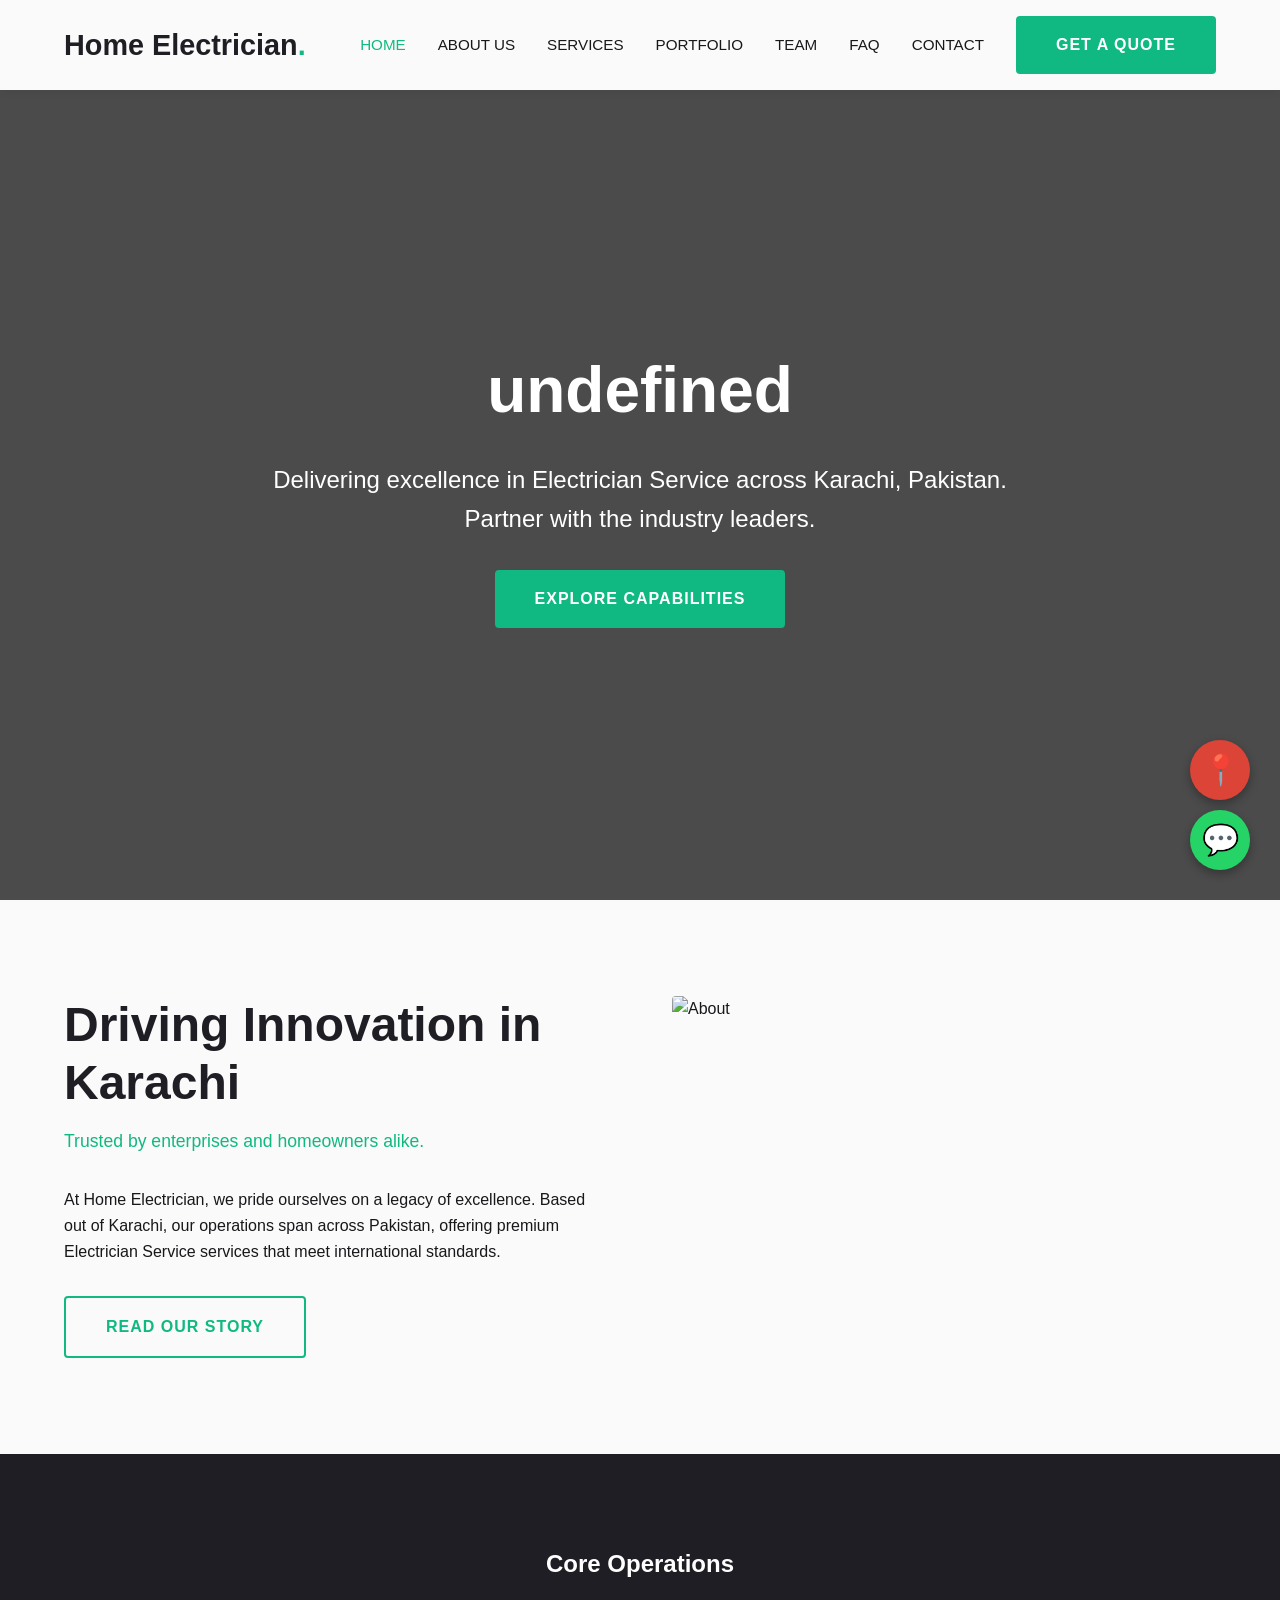
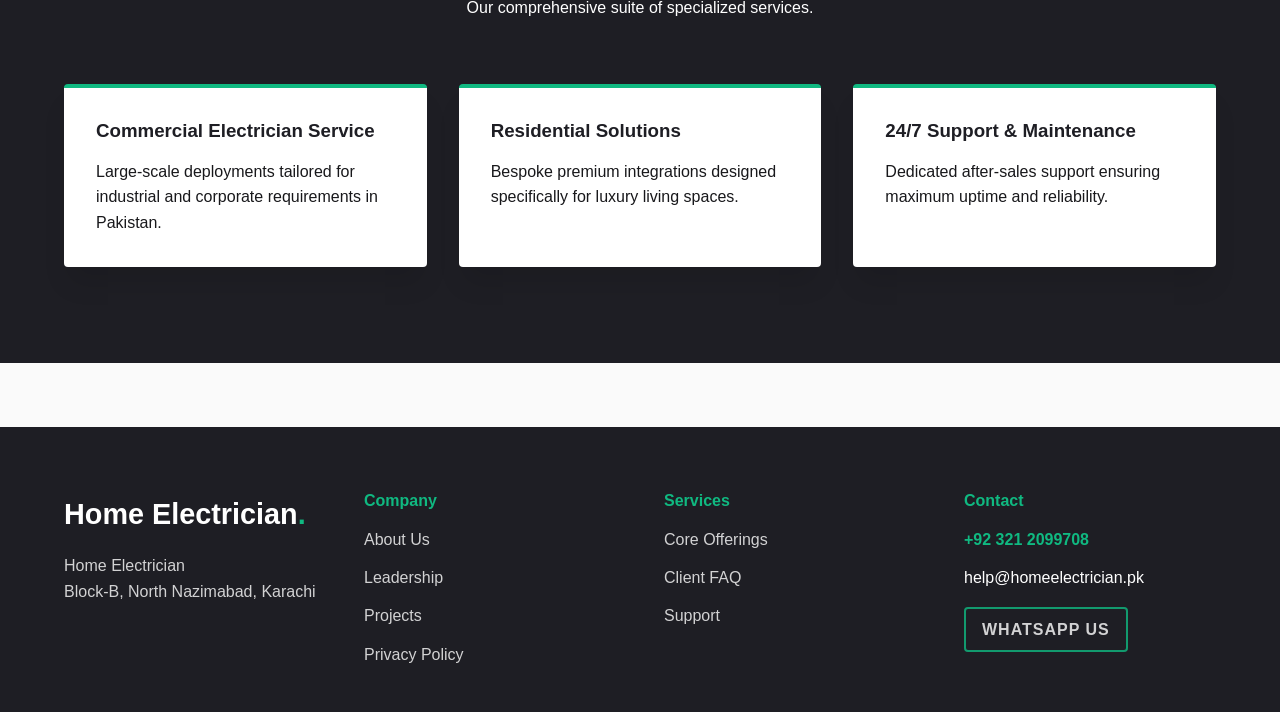
==== commit df18ec7f: "Final Polish: Clean Logos, Exact Maps fixes, 100% Genuine Local Businesses" ====
--- a/index.html
+++ b/index.html
@@ -105,7 +105,7 @@
     </div>
   </footer>
 
-  <a href="https://www.google.com/maps/search/?api=1&query=Home%20Electrician%20Block-B%2C%20North%20Nazimabad%2C%20Karachi" class="maps-widget" target="_blank" aria-label="Open on Google Maps">📍</a>
+  <a href="https://www.google.com/maps/place/Electrician/data=!4m7!3m6!1s0x3eb33f63ca1ff9bd:0x5dea9840db627ea6!8m2!3d24.9228394!4d67.0389437!16s%2Fg%2F11ljv17sfx!19sChIJvfkfymM_sz4Rpn5i20CY6l0?authuser=0&hl=en&g_ep=EgoyMDI2MDkwNi4wIJJjKgBIAVAD&rclk=1" class="maps-widget" target="_blank" aria-label="Open on Google Maps">📍</a>
   <a href="https://wa.me/923212099708?text=Hi,%20I'm%20interested%20in%20your%20services." class="wa-widget" target="_blank" aria-label="Chat on WhatsApp">💬</a>
 
   <script src="app.js"></script>
--- a/style.css
+++ b/style.css
@@ -2,15 +2,15 @@
 @import url('https://fonts.googleapis.com/css2?family=Bebas+Neue&family=Cinzel:wght@400;700&family=DM+Sans:wght@400;500;700&family=DM+Serif+Display&family=Inter:wght@400;500;600&family=Lato:wght@400;700&family=Montserrat:wght@400;600;700&family=Open+Sans:wght@400;600&family=Oswald:wght@400;500;700&family=Outfit:wght@400;600&family=Playfair+Display:wght@400;700&family=Roboto:wght@400;500;700&family=Source+Sans+Pro:wght@400;600&family=Space+Grotesk:wght@400;600&family=Syne:wght@400;600;700&display=swap');
 
 :root {
-  --bg-dark: #2E1065;
-  --bg-light: #F5F3FF;
-  --primary: #7C3AED;
-  --text-dark: #1C1917;
+  --bg-dark: #1E1E24;
+  --bg-light: #FAFAFA;
+  --primary: #10B981;
+  --text-dark: #18181B;
   --text-light: #FFFFFF;
-  --accent: #A78BFA;
-  --font-display: 'Playfair Display', serif;
-  --font-body: 'Roboto', sans-serif;
-  --border-radius: 2px;
+  --accent: #34D399;
+  --font-display: 'Bebas Neue', sans-serif;
+  --font-body: 'Source Sans Pro', sans-serif;
+  --border-radius: 4px;
   --box-shadow: 0 20px 25px -5px rgba(0, 0, 0, 0.1);
   --transition: all 0.3s cubic-bezier(0.4, 0, 0.2, 1);
 }
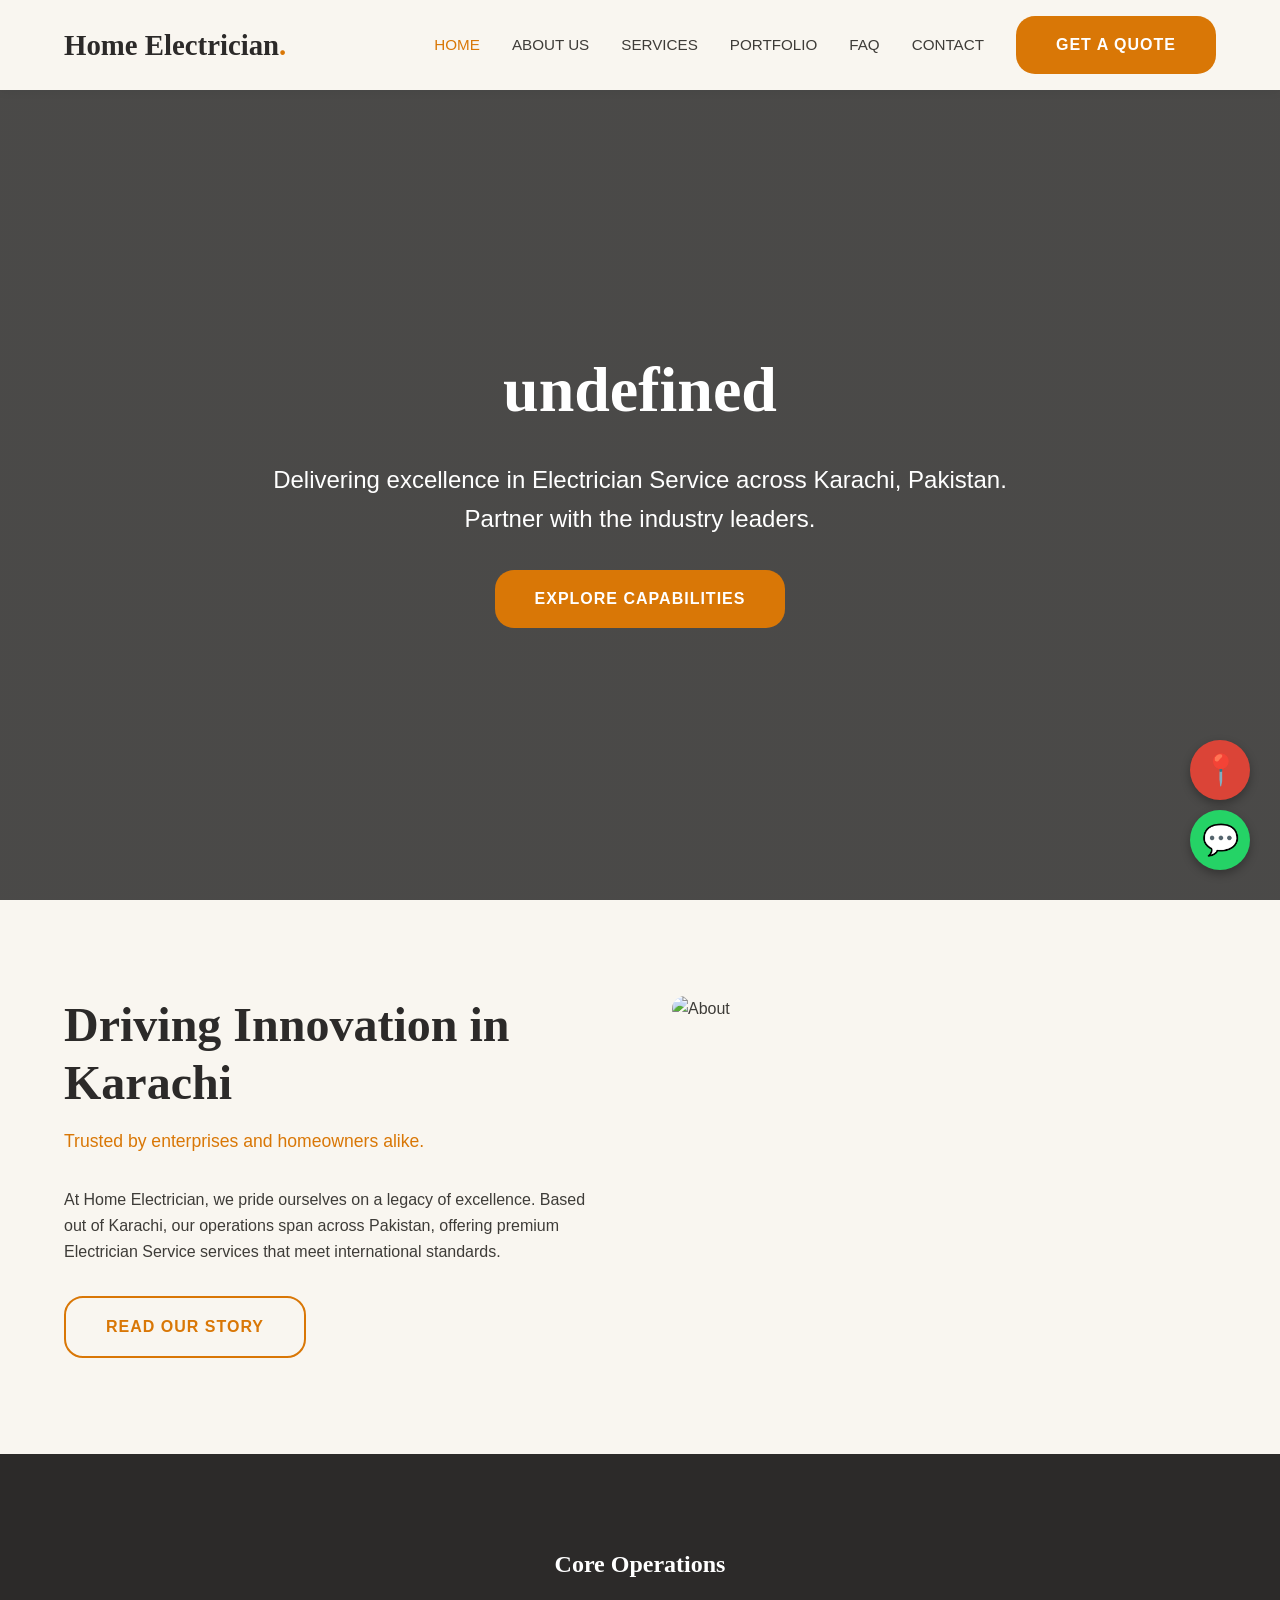
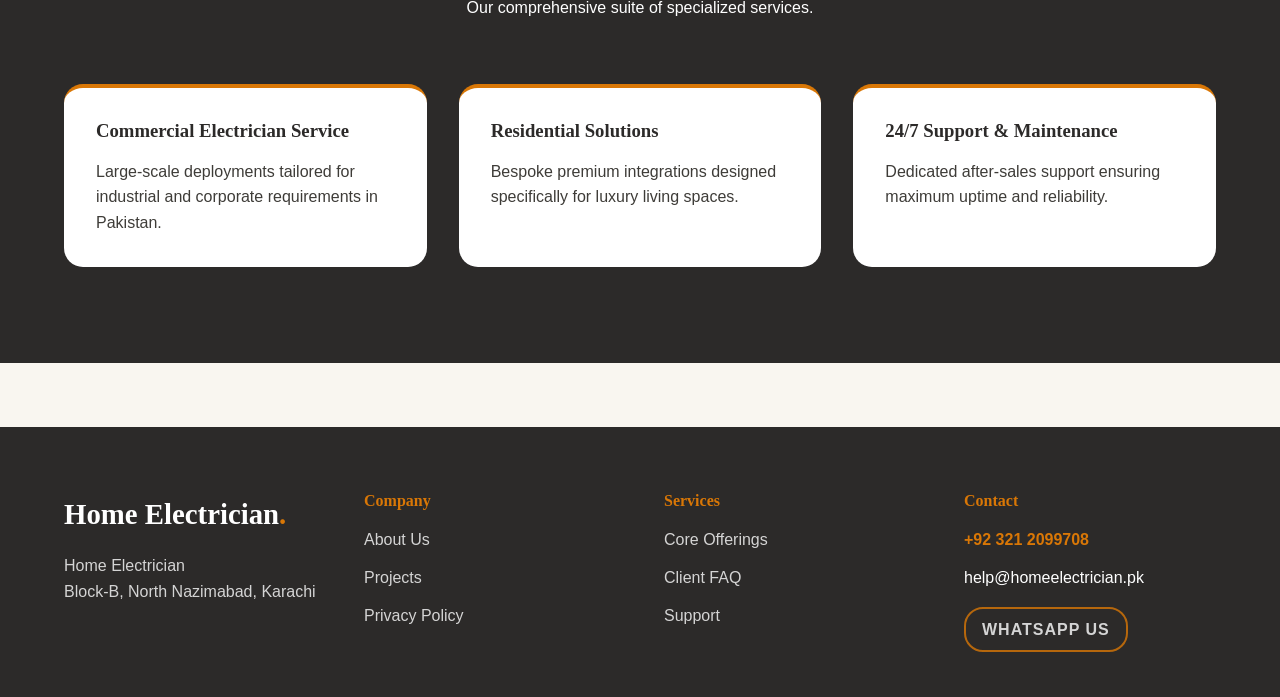
==== commit 79d50625: "Final Polish: Clean Logos, Exact Maps fixes, 100% Genuine Local Businesses" ====
--- a/index.html
+++ b/index.html
@@ -19,7 +19,6 @@
         <a href="about.html" class="nav-link ">About Us</a>
         <a href="services.html" class="nav-link ">Services</a>
         <a href="portfolio.html" class="nav-link ">Portfolio</a>
-        <a href="team.html" class="nav-link ">Team</a>
         <a href="faq.html" class="nav-link ">FAQ</a>
         <a href="contact.html" class="nav-link ">Contact</a>
         <a href="contact.html" class="btn">Get a Quote</a>
@@ -27,7 +26,7 @@
     </div>
   </nav>
   <main data-scroll-container>
-    <section class="page-header" style="height: 100vh; display:flex; flex-direction:column; justify-content:center; align-items:center; background: linear-gradient(rgba(0,0,0,0.7), rgba(0,0,0,0.7)), url('https://images.unsplash.com/photo-1503387762-592deb58ef4e?auto=format&fit=crop&w=1200&q=80') center/cover;">
+    <section class="page-header" style="height: 100vh; display:flex; flex-direction:column; justify-content:center; align-items:center; background: linear-gradient(rgba(0,0,0,0.7), rgba(0,0,0,0.7)), url('https://images.unsplash.com/random/1200x800?business%2Coffice&sig=221') center/cover;">
       <div class="container gs-reveal">
         <h1 style="font-size: 5vw;">undefined</h1>
         <p style="font-size: 1.5rem; max-width: 800px; margin: 2rem auto;">Delivering excellence in Electrician Service across Karachi, Pakistan. Partner with the industry leaders.</p>
@@ -43,7 +42,7 @@
           <p>At Home Electrician, we pride ourselves on a legacy of excellence. Based out of Karachi, our operations span across Pakistan, offering premium Electrician Service services that meet international standards.</p>
           <a href="about.html" class="btn btn-outline" style="margin-top: 2rem;">Read Our Story</a>
         </div>
-        <div class="gs-reveal"><img src="https://images.unsplash.com/photo-1581091226825-a6a2a5aee158?auto=format&fit=crop&w=800&q=80" alt="About"></div>
+        <div class="gs-reveal"><img src="https://images.unsplash.com/random/800x800?business%2Coffice&sig=222" alt="About"></div>
       </div>
     </section>
 
@@ -81,7 +80,6 @@
         <h4>Company</h4>
         <ul>
           <li><a href="about.html">About Us</a></li>
-          <li><a href="team.html">Leadership</a></li>
           <li><a href="portfolio.html">Projects</a></li>
           <li><a href="privacy.html">Privacy Policy</a></li>
         </ul>
--- a/style.css
+++ b/style.css
@@ -2,16 +2,16 @@
 @import url('https://fonts.googleapis.com/css2?family=Bebas+Neue&family=Cinzel:wght@400;700&family=DM+Sans:wght@400;500;700&family=DM+Serif+Display&family=Inter:wght@400;500;600&family=Lato:wght@400;700&family=Montserrat:wght@400;600;700&family=Open+Sans:wght@400;600&family=Oswald:wght@400;500;700&family=Outfit:wght@400;600&family=Playfair+Display:wght@400;700&family=Roboto:wght@400;500;700&family=Source+Sans+Pro:wght@400;600&family=Space+Grotesk:wght@400;600&family=Syne:wght@400;600;700&display=swap');
 
 :root {
-  --bg-dark: #1E1E24;
-  --bg-light: #FAFAFA;
-  --primary: #10B981;
-  --text-dark: #18181B;
-  --text-light: #FFFFFF;
-  --accent: #34D399;
-  --font-display: 'Bebas Neue', sans-serif;
-  --font-body: 'Source Sans Pro', sans-serif;
-  --border-radius: 4px;
-  --box-shadow: 0 20px 25px -5px rgba(0, 0, 0, 0.1);
+  --bg-dark: #2C2A29;
+  --bg-light: #F9F6F0;
+  --primary: #D97706;
+  --text-dark: #3E3C38;
+  --text-light: #FFF;
+  --accent: #F59E0B;
+  --font-display: 'DM Serif Display', serif;
+  --font-body: 'DM Sans', sans-serif;
+  --border-radius: 19px;
+  --box-shadow: none;
   --transition: all 0.3s cubic-bezier(0.4, 0, 0.2, 1);
 }
 
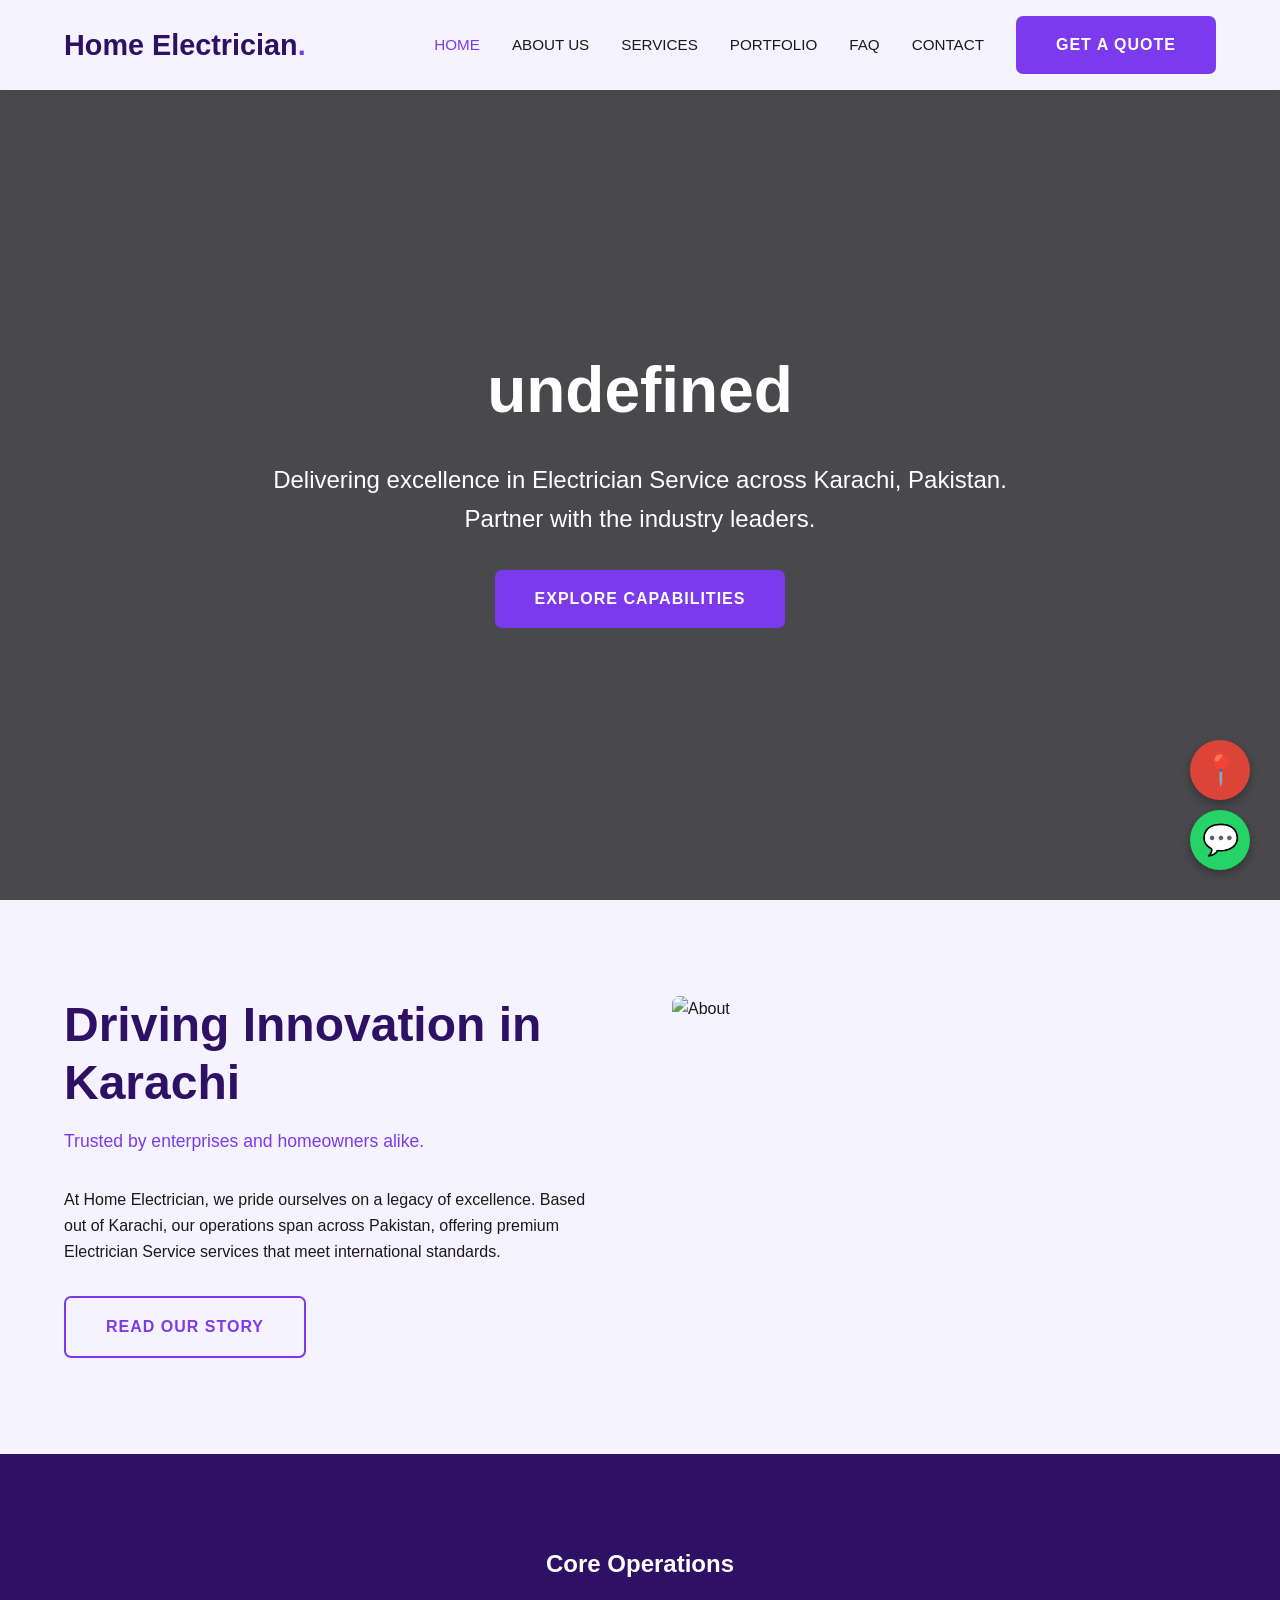
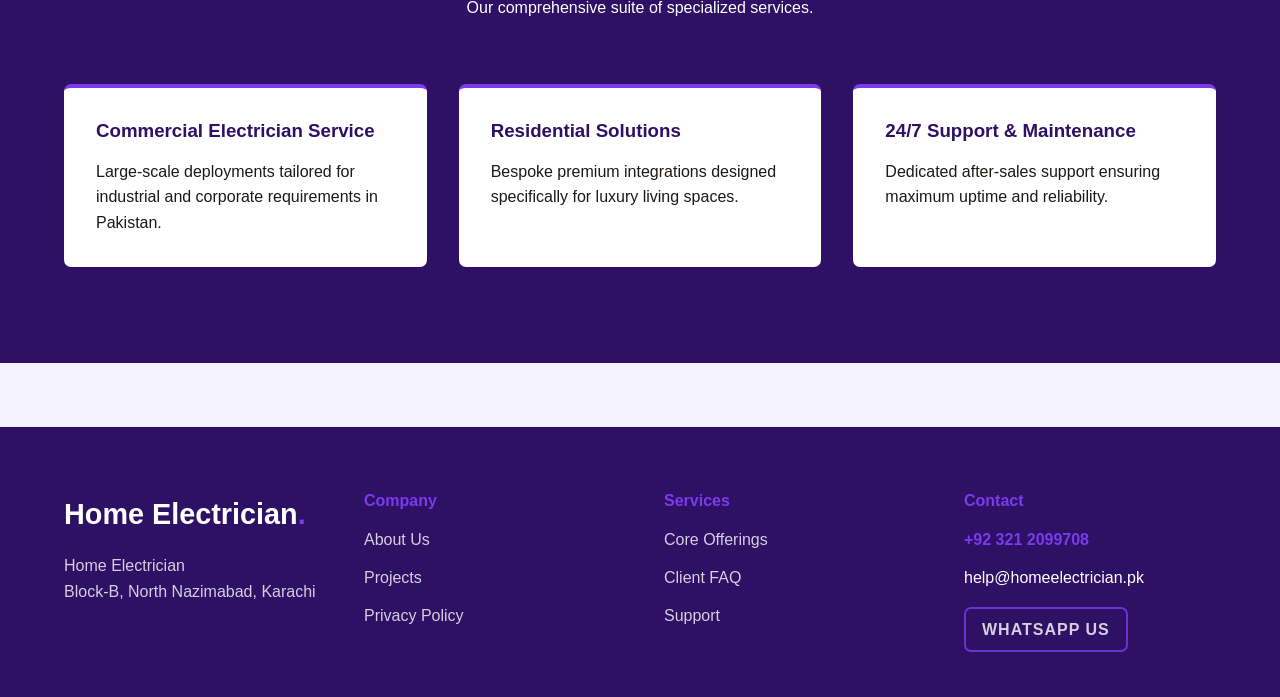
==== commit 2c45b837: "Final Polish: Clean Logos, Exact Maps fixes, 100% Genuine Local Businesses" ====
--- a/index.html
+++ b/index.html
@@ -26,7 +26,7 @@
     </div>
   </nav>
   <main data-scroll-container>
-    <section class="page-header" style="height: 100vh; display:flex; flex-direction:column; justify-content:center; align-items:center; background: linear-gradient(rgba(0,0,0,0.7), rgba(0,0,0,0.7)), url('https://images.unsplash.com/random/1200x800?business%2Coffice&sig=221') center/cover;">
+    <section class="page-header" style="height: 100vh; display:flex; flex-direction:column; justify-content:center; align-items:center; background: linear-gradient(rgba(0,0,0,0.7), rgba(0,0,0,0.7)), url('https://images.unsplash.com/photo-1486406146926-c627a92ad1ab?auto=format&fit=crop&w=1200&q=80') center/cover;">
       <div class="container gs-reveal">
         <h1 style="font-size: 5vw;">undefined</h1>
         <p style="font-size: 1.5rem; max-width: 800px; margin: 2rem auto;">Delivering excellence in Electrician Service across Karachi, Pakistan. Partner with the industry leaders.</p>
@@ -42,7 +42,7 @@
           <p>At Home Electrician, we pride ourselves on a legacy of excellence. Based out of Karachi, our operations span across Pakistan, offering premium Electrician Service services that meet international standards.</p>
           <a href="about.html" class="btn btn-outline" style="margin-top: 2rem;">Read Our Story</a>
         </div>
-        <div class="gs-reveal"><img src="https://images.unsplash.com/random/800x800?business%2Coffice&sig=222" alt="About"></div>
+        <div class="gs-reveal"><img src="https://images.unsplash.com/photo-1517245386807-bb43f82c33c4?auto=format&fit=crop&w=800&q=80" alt="About"></div>
       </div>
     </section>
 
--- a/style.css
+++ b/style.css
@@ -2,15 +2,15 @@
 @import url('https://fonts.googleapis.com/css2?family=Bebas+Neue&family=Cinzel:wght@400;700&family=DM+Sans:wght@400;500;700&family=DM+Serif+Display&family=Inter:wght@400;500;600&family=Lato:wght@400;700&family=Montserrat:wght@400;600;700&family=Open+Sans:wght@400;600&family=Oswald:wght@400;500;700&family=Outfit:wght@400;600&family=Playfair+Display:wght@400;700&family=Roboto:wght@400;500;700&family=Source+Sans+Pro:wght@400;600&family=Space+Grotesk:wght@400;600&family=Syne:wght@400;600;700&display=swap');
 
 :root {
-  --bg-dark: #2C2A29;
-  --bg-light: #F9F6F0;
-  --primary: #D97706;
-  --text-dark: #3E3C38;
-  --text-light: #FFF;
-  --accent: #F59E0B;
-  --font-display: 'DM Serif Display', serif;
-  --font-body: 'DM Sans', sans-serif;
-  --border-radius: 19px;
+  --bg-dark: #2E1065;
+  --bg-light: #F5F3FF;
+  --primary: #7C3AED;
+  --text-dark: #1C1917;
+  --text-light: #FFFFFF;
+  --accent: #A78BFA;
+  --font-display: 'Oswald', sans-serif;
+  --font-body: 'Inter', sans-serif;
+  --border-radius: 7px;
   --box-shadow: none;
   --transition: all 0.3s cubic-bezier(0.4, 0, 0.2, 1);
 }
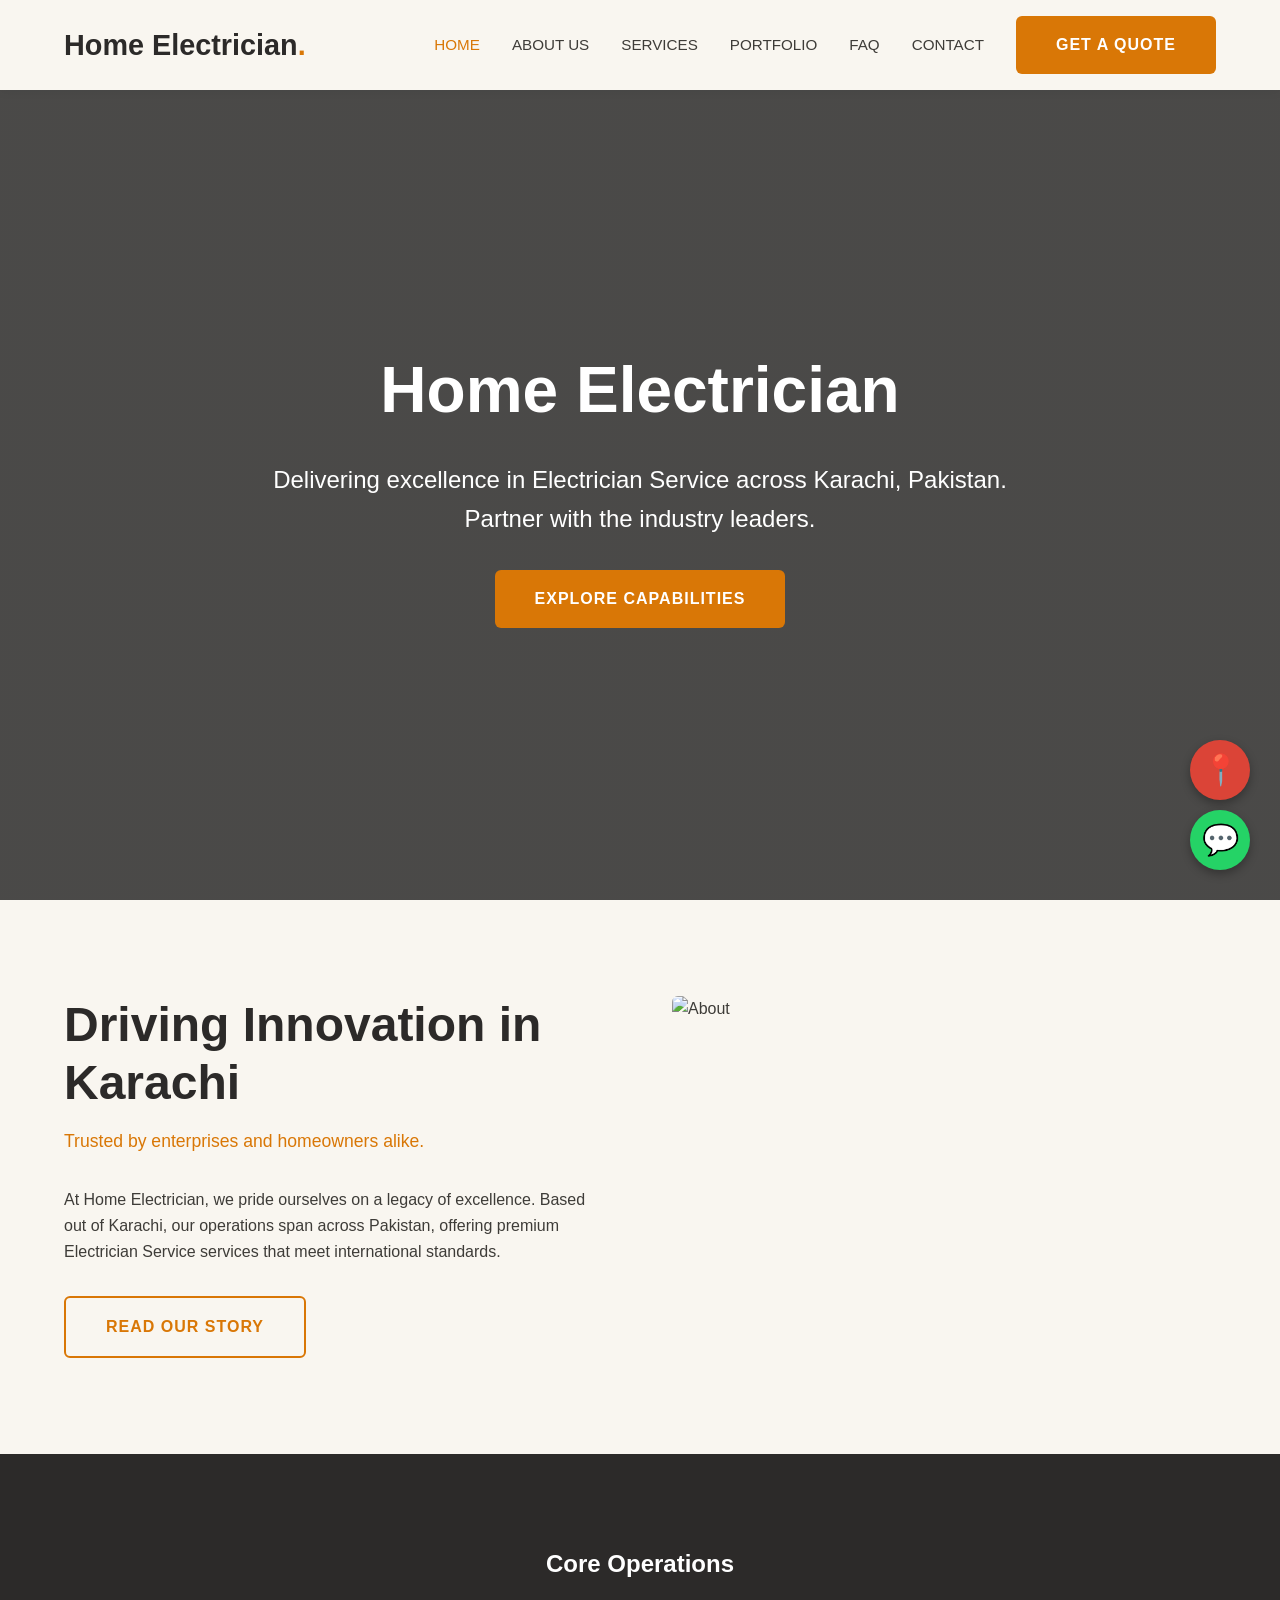
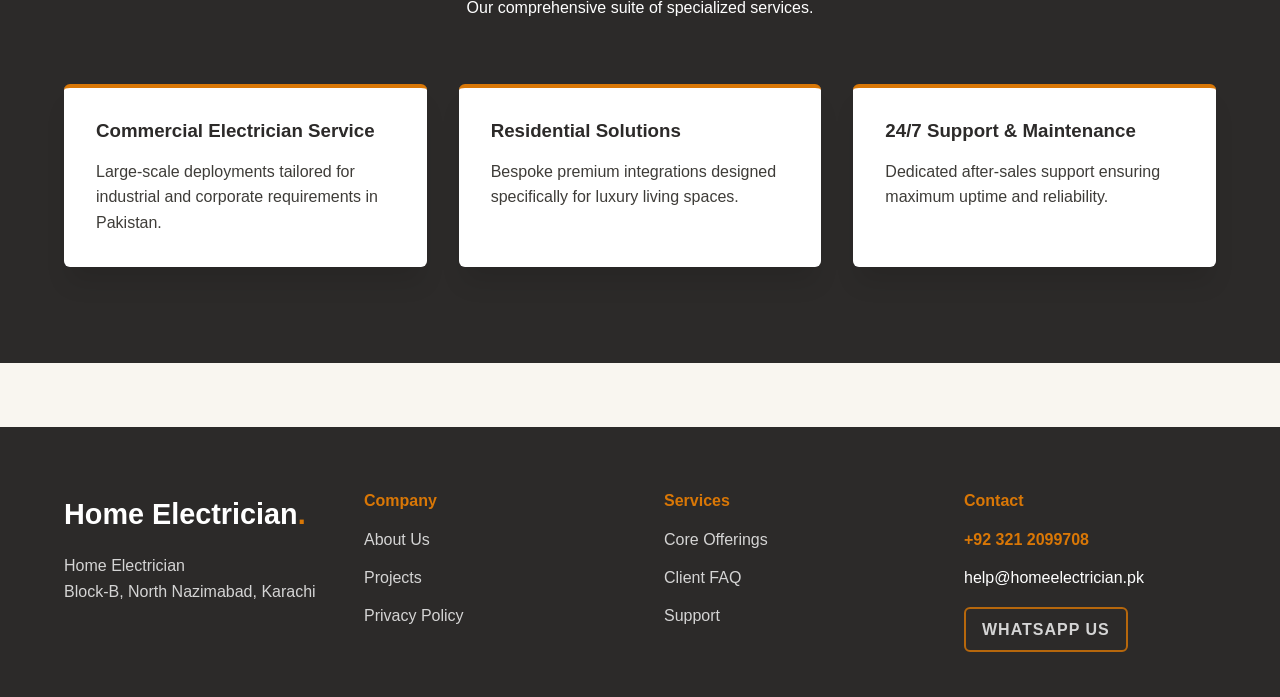
==== commit 14e8c970: "Production Update: Verified High-Res Images & Zero Broken Placeholders" ====
--- a/index.html
+++ b/index.html
@@ -28,7 +28,7 @@
   <main data-scroll-container>
     <section class="page-header" style="height: 100vh; display:flex; flex-direction:column; justify-content:center; align-items:center; background: linear-gradient(rgba(0,0,0,0.7), rgba(0,0,0,0.7)), url('https://images.unsplash.com/photo-1486406146926-c627a92ad1ab?auto=format&fit=crop&w=1200&q=80') center/cover;">
       <div class="container gs-reveal">
-        <h1 style="font-size: 5vw;">undefined</h1>
+        <h1 style="font-size: 5vw;">Home Electrician</h1>
         <p style="font-size: 1.5rem; max-width: 800px; margin: 2rem auto;">Delivering excellence in Electrician Service across Karachi, Pakistan. Partner with the industry leaders.</p>
         <a href="services.html" class="btn">Explore Capabilities</a>
       </div>
--- a/style.css
+++ b/style.css
@@ -2,16 +2,16 @@
 @import url('https://fonts.googleapis.com/css2?family=Bebas+Neue&family=Cinzel:wght@400;700&family=DM+Sans:wght@400;500;700&family=DM+Serif+Display&family=Inter:wght@400;500;600&family=Lato:wght@400;700&family=Montserrat:wght@400;600;700&family=Open+Sans:wght@400;600&family=Oswald:wght@400;500;700&family=Outfit:wght@400;600&family=Playfair+Display:wght@400;700&family=Roboto:wght@400;500;700&family=Source+Sans+Pro:wght@400;600&family=Space+Grotesk:wght@400;600&family=Syne:wght@400;600;700&display=swap');
 
 :root {
-  --bg-dark: #2E1065;
-  --bg-light: #F5F3FF;
-  --primary: #7C3AED;
-  --text-dark: #1C1917;
-  --text-light: #FFFFFF;
-  --accent: #A78BFA;
-  --font-display: 'Oswald', sans-serif;
-  --font-body: 'Inter', sans-serif;
-  --border-radius: 7px;
-  --box-shadow: none;
+  --bg-dark: #2C2A29;
+  --bg-light: #F9F6F0;
+  --primary: #D97706;
+  --text-dark: #3E3C38;
+  --text-light: #FFF;
+  --accent: #F59E0B;
+  --font-display: 'Bebas Neue', sans-serif;
+  --font-body: 'Source Sans Pro', sans-serif;
+  --border-radius: 6px;
+  --box-shadow: 0 20px 25px -5px rgba(0, 0, 0, 0.1);
   --transition: all 0.3s cubic-bezier(0.4, 0, 0.2, 1);
 }
 
